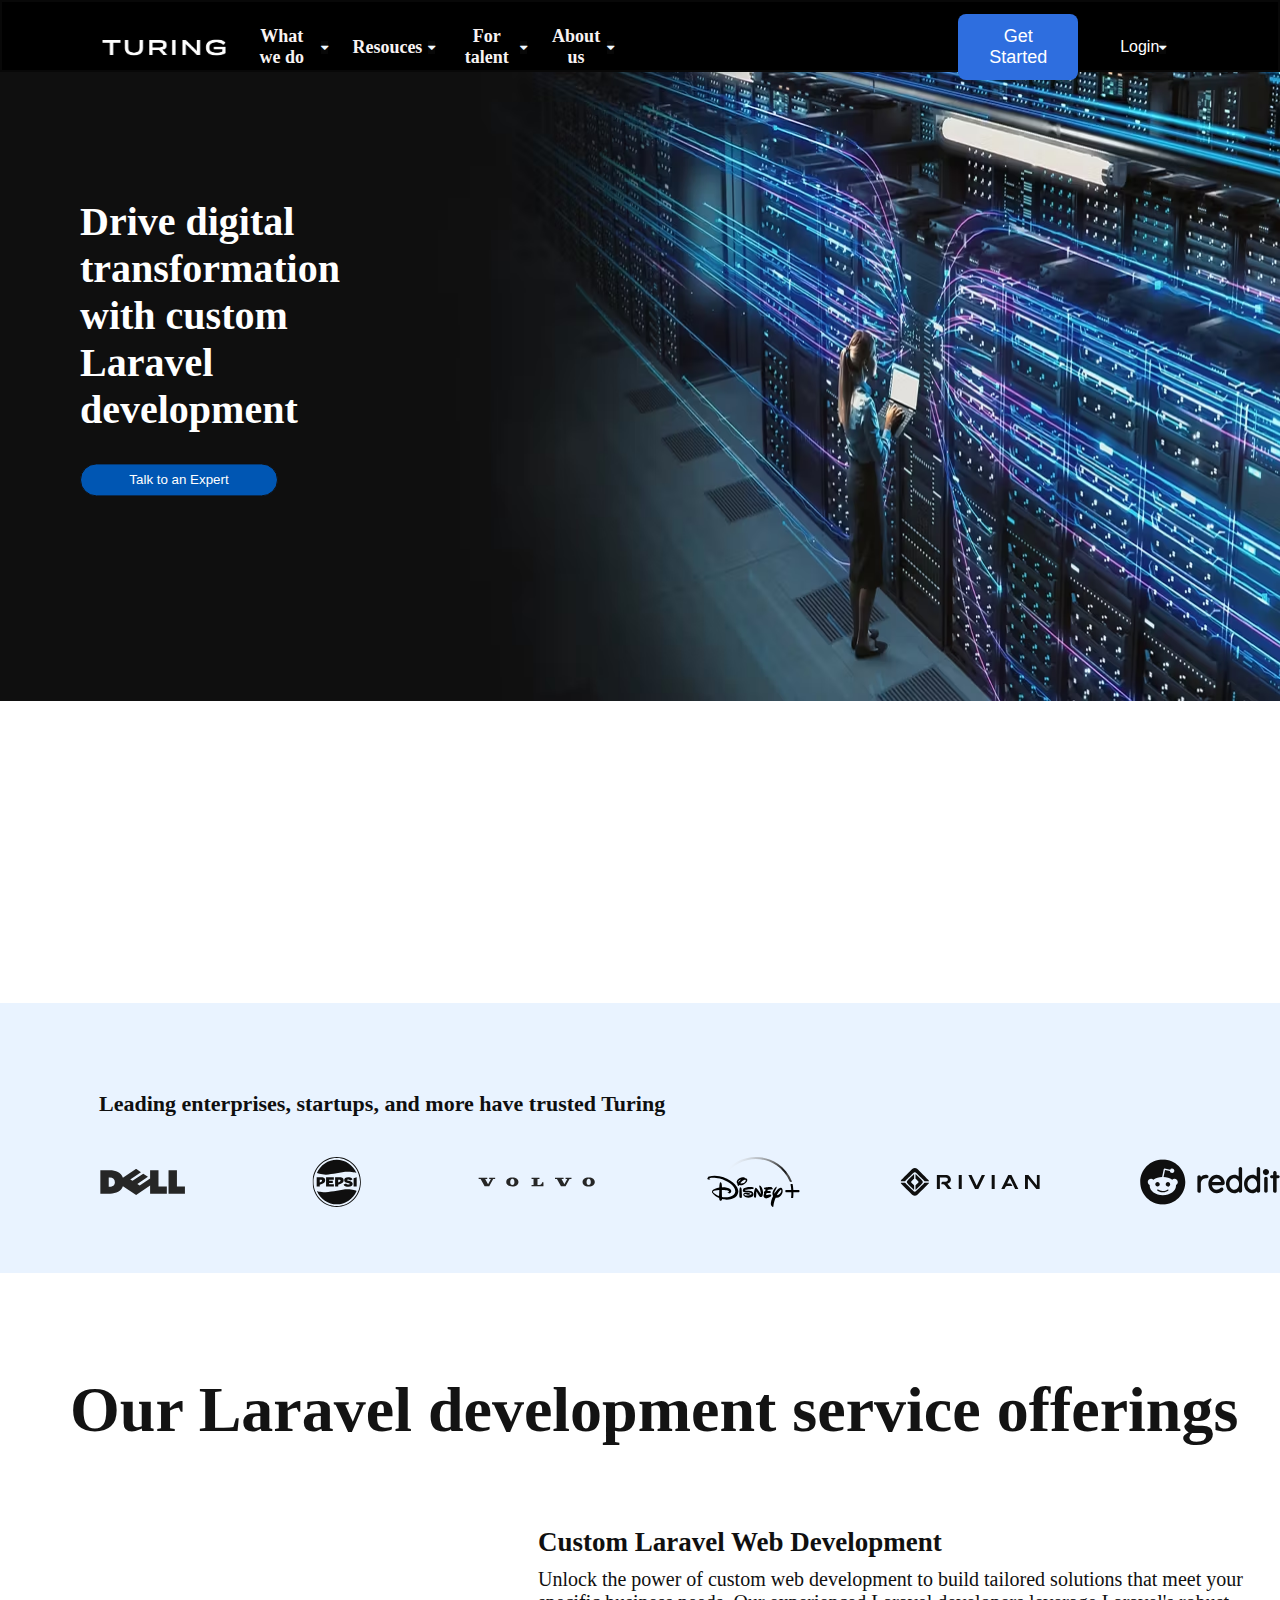
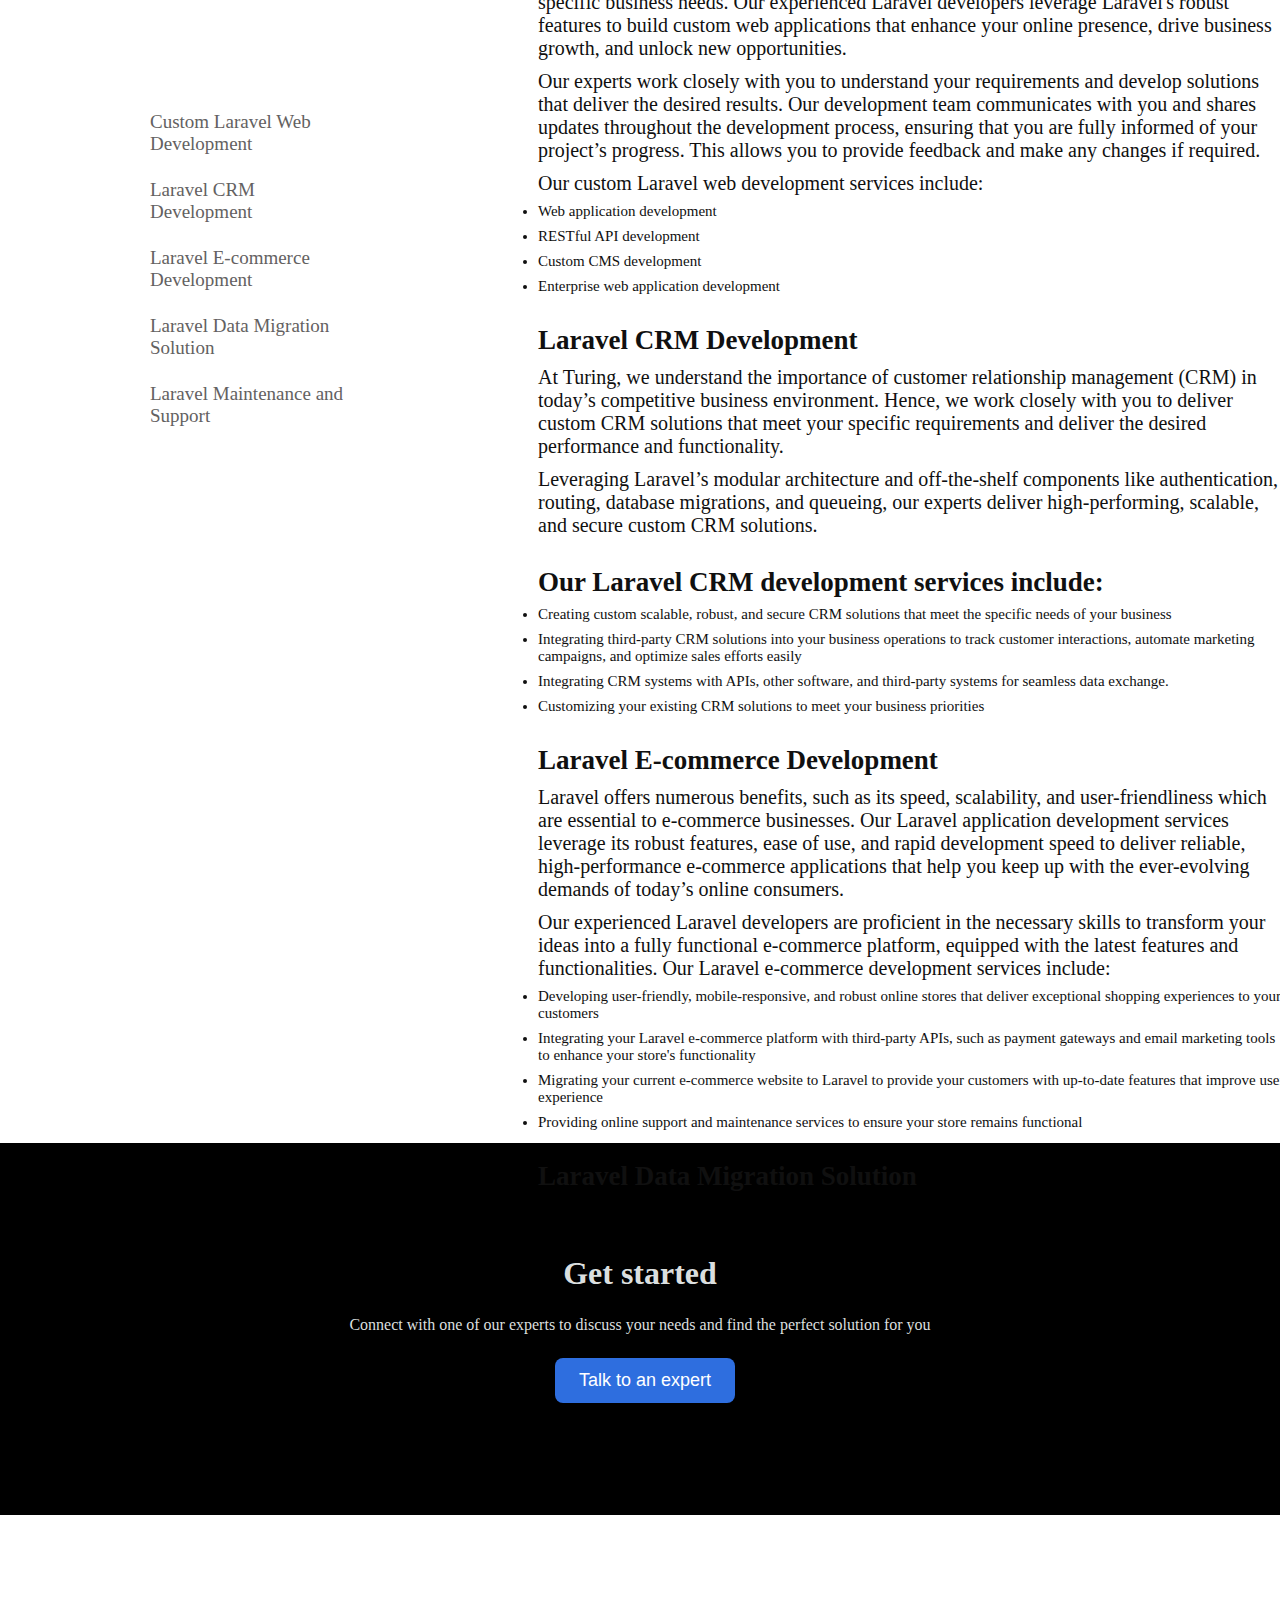
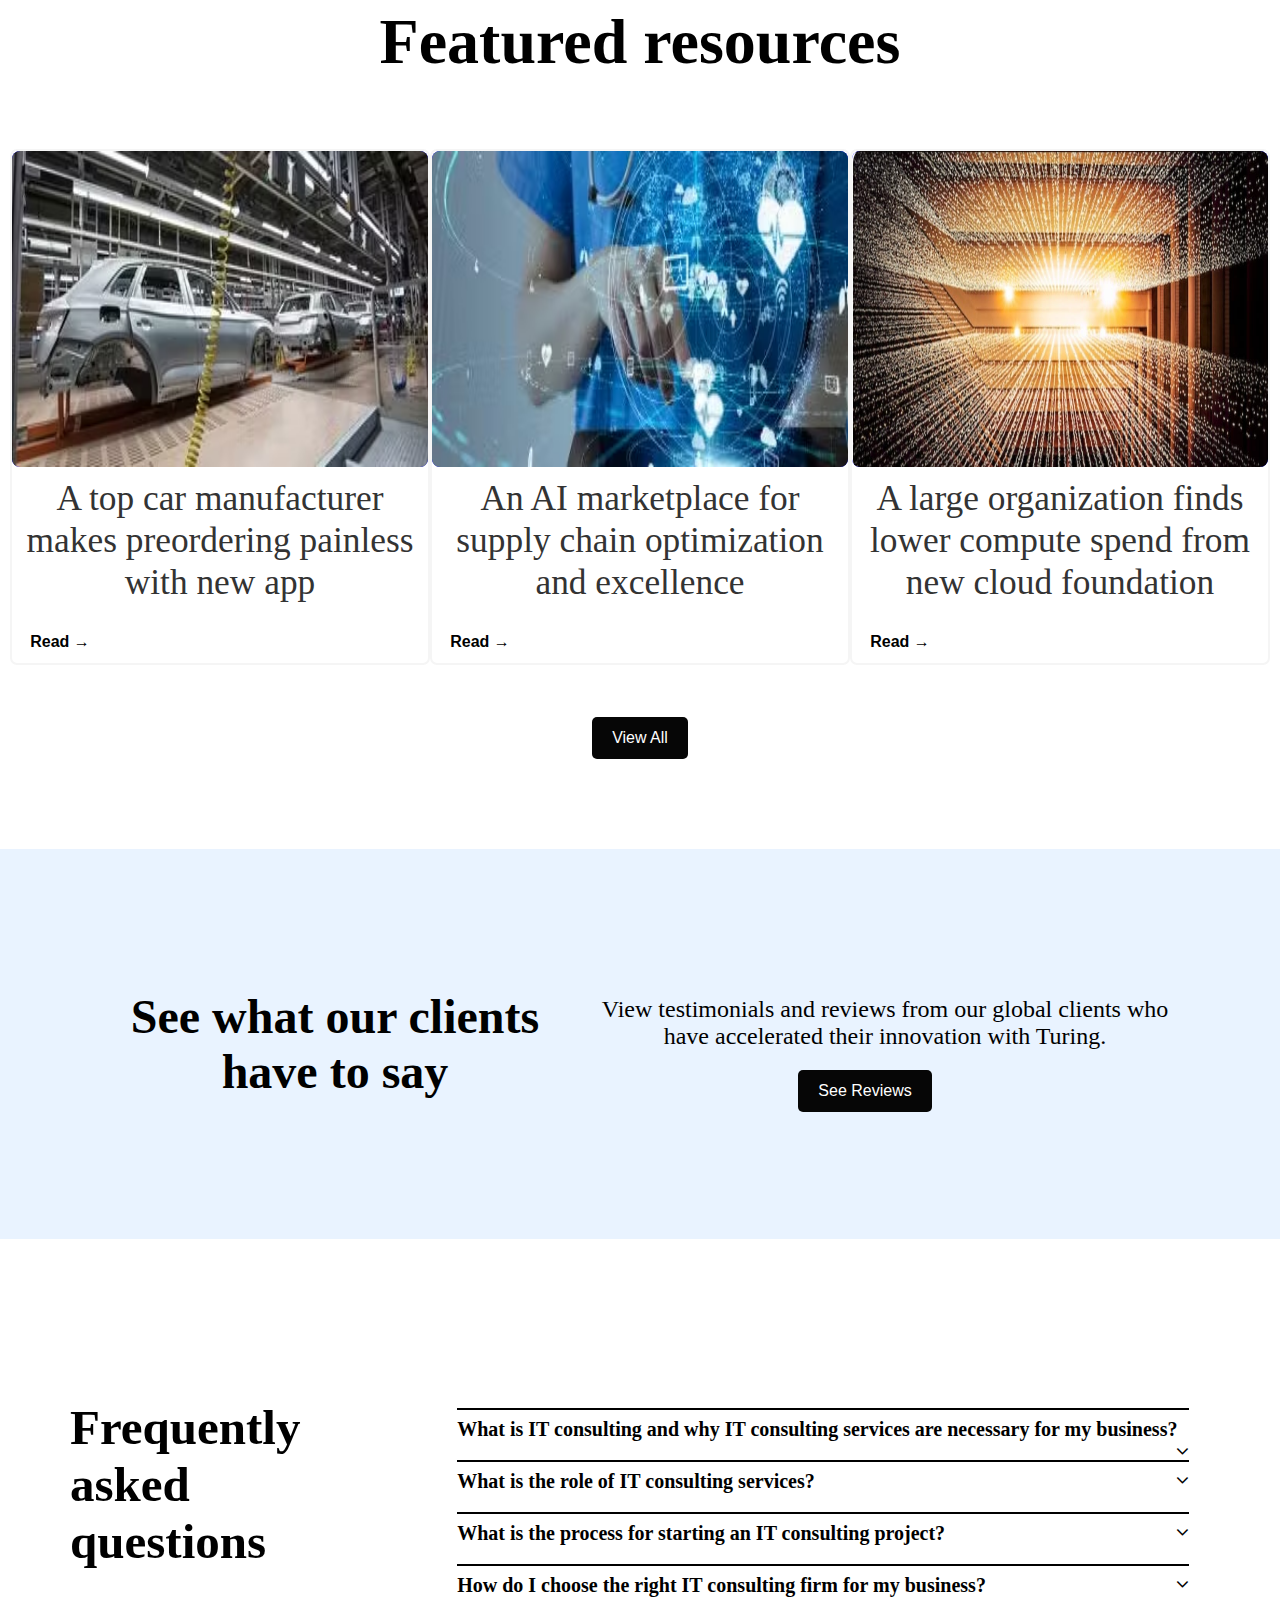
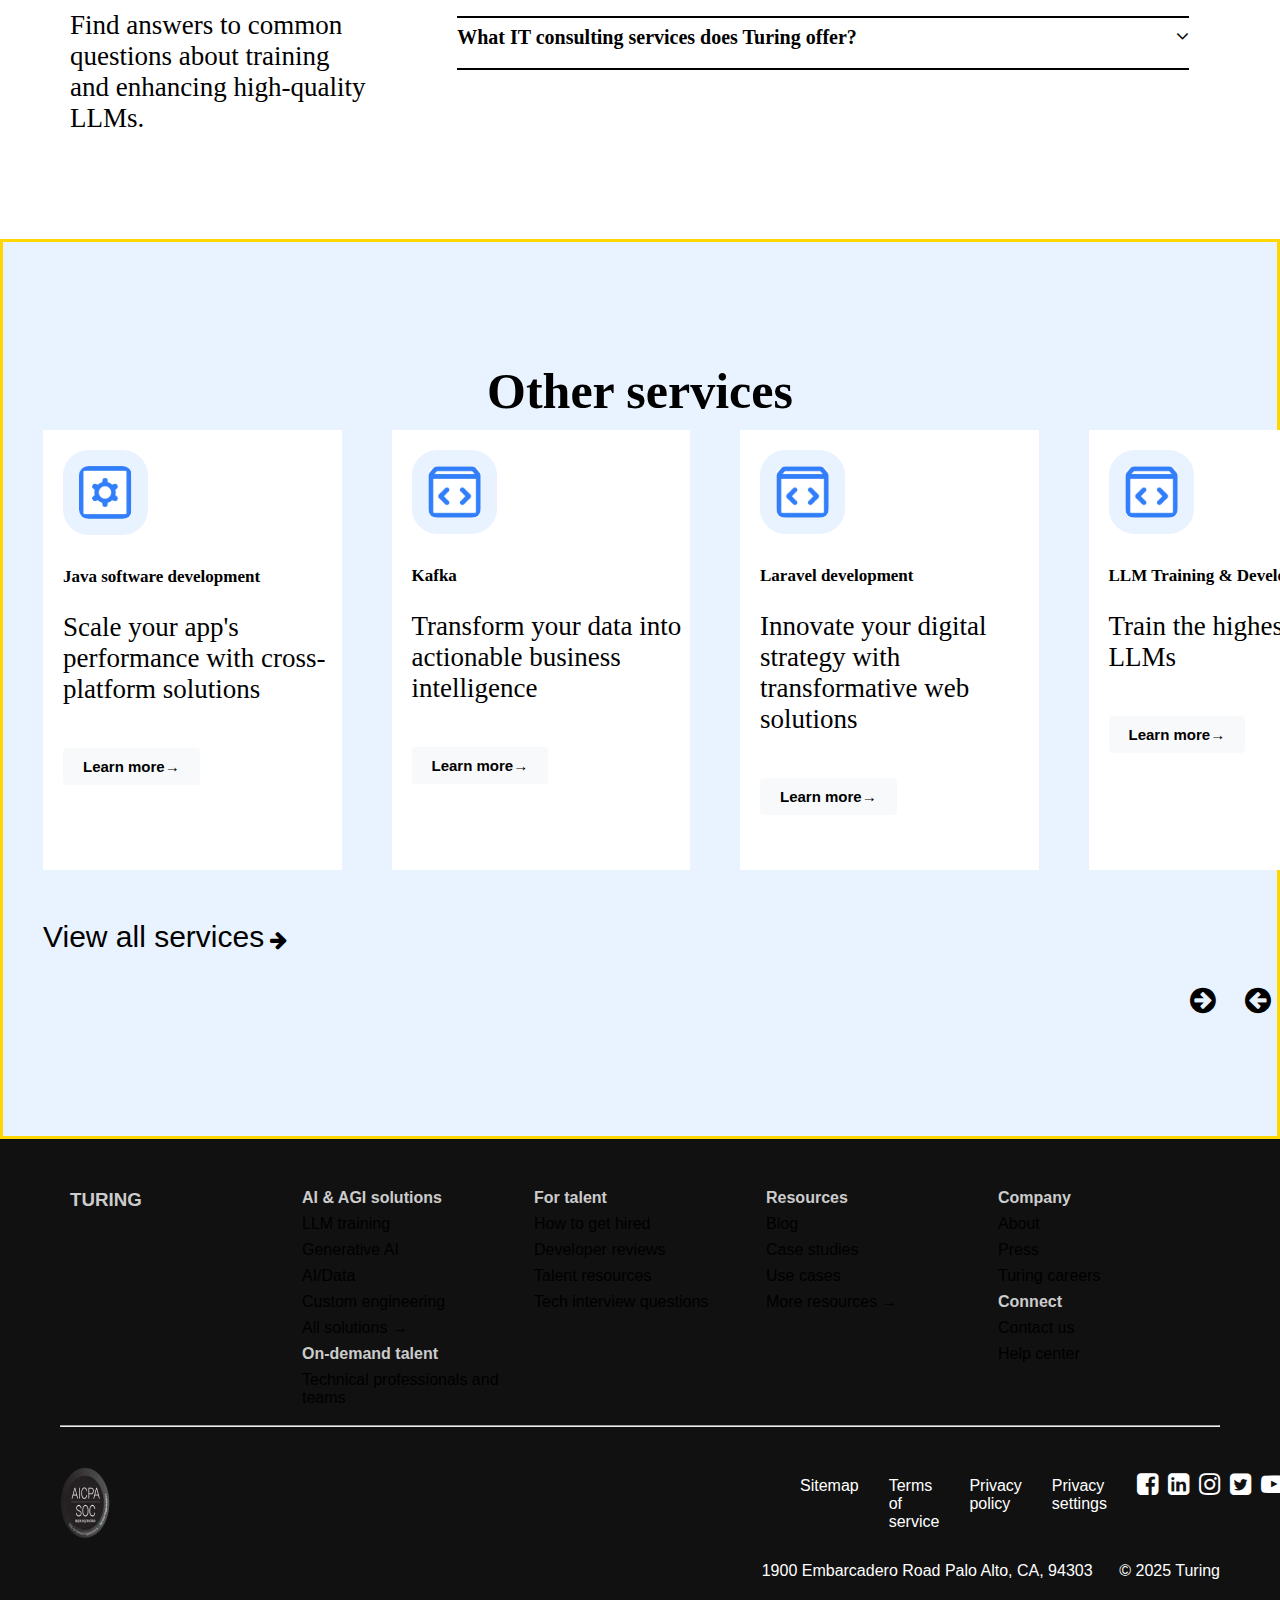
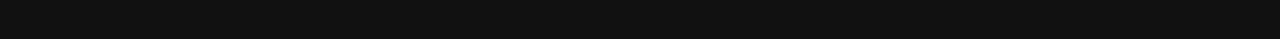
==== INDEX.HTML @ 27994e37 "first commit" ====
<!DOCTYPE html>
<html lang="en">

<head>
    <meta charset="UTF-8">
    <meta name="viewport" content="width=device-width, initial-scale=1.0">
    <link rel="stylesheet" href="style.css">

    <link rel="stylesheet" href="https://cdnjs.cloudflare.com/ajax/libs/font-awesome/4.7.0/css/font-awesome.min.css">

    <title>Strategic IT Consulting Services & Solutions |Turing</title>
</head>

<body>

    <nav>

        <div class="headerelements">

            <img src="./IMAGES/logo.jpg" alt="logo">
            <ul>
                <li><a href="What we do">What we do</a></li>
                <i class="fa fa-caret-down" aria-hidden="true"></i>
                <li><a href="Resouces">Resouces</a></li>
                <i class="fa fa-caret-down" aria-hidden="true"></i>
                <li><a href="For talent">For talent</a></li>
                <i class="fa fa-caret-down" aria-hidden="true"></i>
                <li><a href="About us">About us</a></li>
                <i class="fa fa-caret-down" aria-hidden="true"></i>
                <button class="btnheader">Get Started</button>
                <button class="custom-button">Login</button><i class="fa fa-caret-down" aria-hidden="true"></i>
            </ul>
        </div>
    </nav>


    <section>
        <div class="content">
            


            <img src="./IMAGES/bgimage.jpg" alt="">
            <div class="text-overlay">Drive digital transformation with custom Laravel development <button class="imgbtn">Talk to an Expert</button></div>
            

        </div>

    </section>
    <section class="firstcontent">
        <h4>Leading enterprises, startups, and more have trusted Turing</h4>
        <div class="image-container">
            <img src="./IMAGES/DELL.svg" alt="Image 1">
            <img src="./IMAGES/pepsi.svg" alt="Image 2">
            <img src="./IMAGES/volvo.svg" alt="Image 3">
            <img src="./IMAGES/disney.svg" alt="Image 4">
            <img src="./IMAGES/rivan.svg" alt="Image 5">
            <img src="./IMAGES/redit.svg" alt="Image 6">
        </div>
    </section>
    <section class="secondcontent">
        <h1>Our Laravel development service offerings
        </h1>
        <div class="containersecondcontent">
            <div class="box11"><ul>
                <li>Custom Laravel Web Development</li>
                <li>
                    Laravel CRM Development
                </li>
                <li>Laravel E-commerce Development</li>
                <li>Laravel Data Migration Solution</li>
                <li>Laravel Maintenance and Support</li>
            </ul></div>
            <div class="box22">
                <h1>Custom Laravel Web Development</h1>
                <p>Unlock the power of custom web development to build tailored solutions that meet your specific business needs. Our experienced Laravel developers leverage Laravel's robust features to build custom web applications that enhance your online presence, drive business growth, and unlock new opportunities.</p>
                <p>Our experts work closely with you to understand your requirements and develop solutions that deliver the desired results. Our development team communicates with you and shares updates throughout the development process, ensuring that you are fully informed of your project’s progress. This allows you to provide feedback and make any changes if required.</p>
                <p>Our custom Laravel web development services include:</p>
                <ul style="list-style-type: disc;">
                    <li>Web application development</li>
                    <li>RESTful API development</li>
                    <li>Custom CMS development</li>
                    <li>Enterprise web application development</li>
                    
                </ul>
                <h1>Laravel CRM Development</h1>
                <p>At Turing, we understand the importance of customer relationship management (CRM) in today’s competitive business environment. Hence, we work closely with you to deliver custom CRM solutions that meet your specific requirements and deliver the desired performance and functionality.</p>
                <p>Leveraging Laravel’s modular architecture and off-the-shelf components like authentication, routing, database migrations, and queueing, our experts deliver high-performing, scalable, and secure custom CRM solutions.
                </p>
                <h1>Our Laravel CRM development services include:</h1>
              <ul style="list-style-type: disc";>
                <li>Creating custom scalable, robust, and secure CRM solutions that meet the specific needs of your business</li>
                <li>Integrating third-party CRM solutions into your business operations to track customer interactions, automate marketing campaigns, and optimize sales efforts easily</li>
                <li>Integrating CRM systems with APIs, other software, and third-party systems for seamless data exchange.</li>
                <li>Customizing your existing CRM solutions to meet your business priorities</li>
              </ul>
              <h1>Laravel E-commerce Development</h1>
              <p>Laravel offers numerous benefits, such as its speed, scalability, and user-friendliness which are essential to e-commerce businesses. Our Laravel application development services leverage its robust features, ease of use, and rapid development speed to deliver reliable, high-performance e-commerce applications that help you keep up with the ever-evolving demands of today’s online consumers.

              </p>
              <p>Our experienced Laravel developers are proficient in the necessary skills to transform your ideas into a fully functional e-commerce platform, equipped with the latest features and functionalities. Our Laravel e-commerce development services include:</p>
              <ul style="list-style-type: disc";>
                <li>Developing user-friendly, mobile-responsive, and robust online stores that deliver exceptional shopping experiences to your customers</li>
                <li>Integrating your Laravel e-commerce platform with third-party APIs, such as payment gateways and email marketing tools to enhance your store's functionality</li>
                <li>Migrating your current e-commerce website to Laravel to provide your customers with up-to-date features that improve user experience</li>
                <li>Providing online support and maintenance services to ensure your store remains functional
                </li>
              </ul>
              <h1>Laravel Data Migration Solution</h1>
              <p>Migrating your data to the Laravel platform can be a tedious and complex process, but our team of Laravel experts is here to help. We offer comprehensive Laravel data migration solutions tailored to meet your business requirements. Our team ensures seamless data migration to Laraval with minimal disruption to your day-to-day operations.</p>
              <p>Our Laravel data migration services include:</p>
              <ul style="list-style-type: disc";>
                <li>Thoroughly analyzing your current application to identify potential challenges and their solutions in migrating your data to Laravel</li>
                <li>Mapping the data tables in your existing database to the corresponding tables in Laravel</li>
                <li>Preparing the data for the migration process. We check the data quality, verify data integrity, and remove any redundant data to prevent any data integrity issues during Laravel migration</li>
                <li>Migrating data to the Laravel application while ensuring limited interruption in your business operations</li>
                <li>Providing ongoing support to ensure a smooth transition and continuous operation after data migration</li>
              </ul>
              <h1>Laravel Maintenance and Support</h1>
              <p>As a reliable Laravel development services provider, we understand the importance of keeping your Laravel applications up-to-date and running smoothly. That’s why we offer ongoing Laravel support and maintenance services to ensure your applications are up and running and delivering optimal performance.</p>
              <p>We identify and resolve any potential issues before they could affect your business operations. Our dedicated Laravel support team monitors the database, server, and other critical parts of the application to ensure it works smoothly always.</p>
              <p>Our Laravel support and maintenance services include:</p>
              <ul style="list-style-type: disc";>
                <li>Identifying bugs and fixing them promptly, and testing the application to ensure the issues are fully resolved</li>
                <li>Optimizing the application performance for speed, functionality, efficiency, and responsive</li>
                <li>Perform regular backups and restoration to ensure your Laravel application data is secure at all times</li>
                <li>Providing regular security updates and patches to ensure that your applications are safe from security threats</li>
               
              </ul>
            </div>
        </div>

        </div>

    </section>
    <div class="getstarted">
        <h1>Get started</h1>
        <p>Connect with one of our experts to discuss your needs and find the perfect solution for you</p>
        <button class="btnheader" id="getstarted">Talk to an expert</button>
    </div>
    <div class="featuredresources">
        <h1>Featured resources</h1>
        <div class="containerfeaturedresources">
            <div class="image-box">
                <img src="./IMAGES/feature1.jpg" alt="Image 1">
                <p>A top car manufacturer makes preordering painless with new app</p>
                <button class="btn1" id="idbtn1">Read →</button>


            </div>
            <div class="image-box">
                <img src="./IMAGES/feature2.jpg" alt="Image 2">
                <p>An AI marketplace for supply chain optimization and excellence</p>
                <button class="btn1" id="idbtn2">Read →</button>

               


            </div>
            <div class="image-box">
                <img src="./IMAGES/feature3.jpg" alt="Image 3">
            
                <p>A large organization finds lower compute spend from new cloud foundation</p>
                <button class="btn1" id="idbtn3">Read →</button>


            </div>
            
        </div>
        <div class="viewcontainer">
            <button class="view-all-btn">View All</button>
        </div>
        <div class="reviewcontainer">
            <div class="heading">
            <h1>See what our clients have to say</h1>
        </div>
            <div class="reviewpara">
                <p>View testimonials and reviews from our global clients who have accelerated their innovation with Turing.</p>
                <div class="viewcontainer">
                    <button class="view-all-btn">See Reviews</button>
                </div>
            </div>
        </div>
        
       
       
        

    </div>
    <div class="containerwithside">
        <div class="box1">
            <h2>Frequently asked questions</h2>
            <p>Find answers to common questions about training and enhancing high-quality LLMs.</p>
            
        </div>
        
        <div class="box2">
            <div class="line">
                <h5>What is IT consulting and why IT consulting services are necessary for my business?   <i class="fa fa-angle-down" aria-hidden="true"></i></h5>
                
                   
                
            </div>
            <div class="line">
                <h5>What is the role of IT consulting services? <i class="fa fa-angle-down" aria-hidden="true"></i></h5>
                
            </div>
            <div class="line">
                <h5>What is the process for starting an IT consulting project? <i class="fa fa-angle-down" aria-hidden="true"></i></h5>
            </div>
            <div class="line">
                <h5>How do I choose the right IT consulting firm for my business? <i class="fa fa-angle-down" aria-hidden="true"></i></h5>

            </div>
            <div class="line">
                <h5>What IT consulting services does Turing offer? <i class="fa fa-angle-down" aria-hidden="true"></i></h5>
            </div>
            <div class="line"></div>
           
        </div>
    </div>
    </div>
    <div class="Otherservices">
        <h2>Other services</h2>
        <div class="containerservices">

            <div class="box">
                <img src="./IMAGES/ser2.jpg">
                <h2>Java software development</h2>
                <p>Scale your app's performance with cross-platform solutions</p>
                <button class="btnservice">Learn more→</button>
                
             
            </div>
            <div class="box">
                <img src="./IMAGES/ser1.jpg">
              <h2>Kafka</h2>
              <p>Transform your data into actionable business intelligence</p>
              <button class="btnservice">Learn more→</button>
           
            </div>
            <div class="box">
                <img src="./IMAGES/ser1.jpg">
              <h2>Laravel development</h2>
              <p>Innovate your digital strategy with transformative web solutions</p>
              <button class="btnservice">Learn more→</button>
             
            </div>
            <div class="box">
                <img src="./IMAGES/ser1.jpg">
              <h2>LLM Training & Development</h2>
              <p>Train the highest-quality LLMs</p>
              <button class="btnservice">Learn more→</button>
            </div>
          </div>
          <div class="viewallservicesall">
            <span><button class="viewallservicesallbtn">View all services</button></span><i class="fa fa-arrow-right" aria-hidden="true"></i><span>

            </span>
            

          </div>
          <div class="arrows">
            <i class="fa fa-arrow-circle-right fa-fw" aria-hidden="true"></i>&nbsp;&nbsp;&nbsp; 
            <i class="fa fa-arrow-circle-left fa-fw" aria-hidden="true"></i>
        </div>
        
    </div>
    

    <footer class="footer">
        <div class="footer-container">
            <div class="footer-column">
                <h3>TURING</h3>
            </div>
            <div class="footer-column">
                <h4>AI & AGI solutions</h4>
                <ul>
                    <li>LLM training</li>
                    <li>Generative AI</li>
                    <li>AI/Data</li>
                    <li>Custom engineering</li>
                    <li>All solutions →</li>
                </ul>
                <h4>On-demand talent</h4>
                <ul>
                    <li>Technical professionals and teams</li>
                </ul>
            </div>
            <div class="footer-column">
                <h4>For talent</h4>
                <ul>
                    <li>How to get hired</li>
                    <li>Developer reviews</li>
                    <li>Talent resources</li>
                    <li>Tech interview questions</li>
                </ul>
            </div>
            <div class="footer-column">
                <h4>Resources</h4>
                <ul>
                    <li>Blog</li>
                    <li>Case studies</li>
                    <li>Use cases</li>
                    <li>More resources →</li>
                </ul>
            </div>
            <div class="footer-column">
                <h4>Company</h4>
                <ul>
                    <li>About</li>
                    <li>Press</li>
                    <li>Turing careers</li>
                </ul>
                <h4>Connect</h4>
                <ul>
                    <li>Contact us</li>
                    <li>Help center</li>
                </ul>
            </div>
        </div>
        <hr>
        <div class="lastfooter">
            <img src="./IMAGES/footerlogo.jpg" alt="footerlogo">
            <ul>
                <li>Sitemap</li>
                <li>Terms of service</li>
                <li>Privacy policy</li>
                <li>Privacy settings</li>
            </ul>
           <div class="iconstyle">

           <a href="#"><i class="fa fa-facebook-square" aria-hidden="true"></i></a>
           <a href="#"><i class="fa fa-linkedin-square" aria-hidden="true"></i></a>
           <a href="#"><i class="fa fa-instagram" aria-hidden="true"></i></a>
           <a href="#"><i class="fa fa-twitter-square" aria-hidden="true"></i></a>
           <a href="#"><i class="fa fa-youtube-play" aria-hidden="true"></i></a>
        </div>
        
        </div>
        <div class="lastpara">
            <p></p>1900 Embarcadero Road Palo Alto, CA, 94303
            <p1>&nbsp;&nbsp;&nbsp;&nbsp;&nbsp;© 2025 Turing</p1>
            
        </div>
    </footer>










</body>

</html>
---- style.css ----
*{
    margin: 0;
    padding: 0;
    box-sizing: border-box;
    
}
body {
    background-color: #ffffff;
    padding: 0;
    margin: 0;
    overflow-x: hidden
    
    
}
.text-overlay {
   
    
    left: 10%;
    transform: translate(0%,-170%);
    color: white;
    font-size: 40px;
    font-weight: bold;
    /* text-align: center; */
    width: 220px;
    margin-left: 80px;
   
    /* padding: 10px 20px; */
    border-radius: 5px;
}

nav{
    width: 100vw;
   
    background: #000;
    border:2px solid rgb(59, 211, 59);
    height:72px;
    border: 2px solid rgb(8, 8, 8);
   padding: 12px 56px;
   position: absolute;
   font-size: medium;
  
   align-items: center;
   text-align: center;
   /* z-index: -1; */
  
}
    
.headerelements{
    display: flex;
    color: aliceblue;
    list-style: none;
    align-items: center;
    gap: 24px;
    font-size: medium;
    text-align: center;
    align-items: center;
    margin-left: 44px;   
}
.headerelements img{
    height:25px;
    width: 124px;
    position: absolute;
   
   
    
}
.headerelements ul{
    list-style: none;
   
    display: flex;
    gap: 1.5rem;
    padding-left: 3.5rem;
    padding-right: 3.5rem;
    justify-content: center;
    text-align: center;
    align-items: center;
    margin-left: 90px;
    
}
.headerelements li a{
   color: rgb(248, 243, 243);
    display: flex;
    list-style: none;
    gap: 1.5rem;
    margin-right: 1.5rem;
    font-size:large;
    cursor: pointer;
    text-decoration: none;
    font-weight: bold;
}

    

.btnheader {
    background-color: rgb(46 110 223 );
    color: white;
    padding: 12px 24px;
    font-size: 18px;
    border: none;
    border-radius: 8px;
    cursor: pointer;
    transition: 0.3s;
    margin-left:320px
}
.btnheader:hover {
    background-color: #0056b3;
}
.custom-button {
    display: flex;
    align-items: center;
    justify-content: center;
    font-weight: 500;
    padding: 0.5rem; 
    color: white; 
    border-radius: 0.5rem; 
    width: 100%; 
    background:black;
    border: 1px solid rgb(16, 15, 15); 
    transition: all 0.3s ease-in-out; 
   
}
.imgbtn{
    display: flex;
    align-items: center;
    justify-content: center;
    font-weight: 500;
    padding: 0.5rem; 
    color: white; 
    border-radius: 0.5rem; 
    width: 90%; 
    background-color: #0056b3;
    border: 1px solid rgb(16, 15, 15); 
    transition: all 0.3s ease-in-out; 
    text-align: center;
    margin-top: 30px;
    border-radius: 20px;
}
.imgbtn:hover{
    background-color: #0574ea; ;
}

@media (min-width: 1024px) { 
    .custom-button {
        padding: 0.5rem 1rem; 
        font-size: 14px; 
        width: auto; 
        border: none; 
    }
}

@media (min-width: 1280px) { 
    .custom-button {
        font-size: 16px; 
        width: 86px;
    }
}

.custom-button:hover {
    border: 1px solid white; 
    color: white; 
    background-color: transparent; 
}
.headerelements i{
    background-color: #080808;
    margin-left: -42px;
    font-size: small;
}
.content img{
    
    width: 100vw;
    height: 631px;
    margin-top: 70px;
    right: 0;
   /* position: static; */
    
}
.firstcontent{
    width: 100vw;
    height: 270px;
    background-color: rgb(233 243 255);
    
    
}

/* ----------------------------------------- */

.firstcontent h4{
    font-size: 22px;
    font-weight: 700; /* Equivalent to font-medium */
    /* margin-bottom: 12px; */
    color: #f8f9fa; /* Assuming text-gray-0 is a very light gray/white */
    text-align: start; /* Default alignment */
     color:  rgb(15 15 15); 
     margin-left: 99px;
     padding-top: 88px;
     
}
.image-container {
    display: flex;
   
    align-items: center;
    margin-left: 80px;
    gap: 100px;
    margin-top: 40px;
     /* Adds spacing between images */
}

.image-container img {
    width: 140px;
    height: 50px;
    
    /* gap: 140px; */
    margin-bottom: 40px;
}
.secondcontent{
    margin-top: 100px;
    margin-left: 70px;
    font-size: xx-large;
    color: #131313;
    margin-bottom: 70px;
    height: 1300px;
    
}
.containersecondcontent {
    width: 100vw;  /* Full width */
    height: 1300px; /* Fixed height */
    display: flex; /* Flexbox for layout */
    margin-top: 50px;
}
.text {
    position: relative;
    font-size: 2rem;
    font-weight: bold;
}
.line h5{
    margin-top: 10px;
    font-size: 20px;
    justify-content: space-between;
}
/* .line .i i{
    display: flex;
    color: blue;
    justify-content: space-between;
 
} */

/* First Box (35%) */
.box11 {
    width: 35%;
    height: 100%;
    
    display: flex;
    /* justify-content: center;
    align-items: center; */
    text-align: left;
    position: relative;
 
    /* margin-top: 30px; */
}
.box11 ul{
    margin-left: 80px;
    margin-top: 190px;
    font-size: 19px;
    color: #333;
}
.box11 li{
    /* border: 2px solid greenyellow; */
    width: 200px;
    margin-top: 24px;
    color: rgb(99, 97, 97);
}
.box11 li:hover{
    background-color:  rgb(233 243 255);
    color:#333;
}

/* Second Box (65%) */
.box22 {
    width: 60%;
    height: 100%;
    color: #101010;
    font-size: 10px;
    
    overflow-y: scroll;
    padding-left: 20px;
   
   
}
.box22 h1{
    margin-top: 30px;
    font-size: 27px;
}
.box22 p{
    margin-top: 10px;
    font-size:20px ;
}
.box22 ul{
    font-size: 15px;
    list-style-type: square;
    color: #101010;

}

.getstarted {
    text-align: center; 
    display: flex; 
    flex-direction: column; 
    align-items: center; 
    gap: 24px; 
    padding: 64px 20px; 
    
   
    color: rgb(219, 223, 223);
border-color: rgb(10, 10, 10);
background-color: black;
    
    @media (min-width: 768px) {
        padding: 112px 64px; 
    }
}
#getstarted{
    margin-left: 10px;
}
.featuredresources{
    text-align: center;
    font-size: xx-large;
    margin-top: 90px;
   
}
.containerfeaturedresources {
    margin-top: 60px;
    display: flex; 
    justify-content: space-evenly; 
     
    padding: 10px;
    text-align: center; 
    background-color: rgb(255, 255, 255);
    height: 558px;
   
    
    
    
   
}



.image-box {
    display: flex;
    flex-direction: column; 
    align-items: center;
    width: 420px; 
    height: 516px;
    background-color: #ffffff;
    border-radius: 7px;
  box-shadow :0.2s ease-in-out;
  border: 2px solid whitesmoke;


    
}
.image-box:hover,.image-box:active {
   
    box-shadow: 0 12px 20px rgba(0, 0, 0, 0.4);
}


.image-box img {
    width: 100%; 
    height: 100%; 
    border-radius: 8px; 
    background-color: blue;
}

.image-box p {
    margin-top: 10px; 
    font-size: 26px;
    color: #333; 
    font-size: 2.21rem;
    font-weight: 500;
    
}

.containerfeaturedresources h3{
    
     margin-top: 30px;
     float: left;
     margin-right: 330px;

     display: inline;
     width: 50px;
     font-size: 24px;
    
}
.btn1{
    border: hidden;
    color: #000;
    font-size: medium;
    margin-top: 30px;
    margin-bottom: 12px;
    margin-right: 320px;
    font-weight: 600;
    background-color: #ffffff;
    cursor: pointer;
    border-radius: 5px;
}
.btn1:hover, .btn1:active {
    transform: scale(1.1);
}
.viewcontainer {
    display: flex;
    justify-content: center; 
    align-items: center; 
    margin-top: 20px; 
}


.view-all-btn {
    background-color: #060606;
    color: white;
    border: none;
    padding: 12px 20px;
    font-size: 16px;
    cursor: pointer;
    border-radius: 5px;
    transition: transform 0.2s ease-in-out, box-shadow 0.2s ease-in-out;
    margin-bottom: 30px;
}


.view-all-btn:hover {
    transform: scale(1.05);
    box-shadow: 0 6px 10px rgba(0, 0, 0, 0.2); 
}
.reviewcontainer{
    width: 100vw;
    height: 390px;
    background-color:rgb(233 243 255);
    margin-top: 60px;
    display: flex;
    text-align: center;
    justify-content: center;
    align-items: center;
}
.reviewcontainer .heading{
    margin-left: 0px;
    font-size: x-large;
    font-weight: 100;
    width: 450px;
    float: left;
}
.reviewcontainer p{
    width: 570px;
    margin-left: 40px;
    margin-top: 50px;
    font-size: x-large;

}
.footer {
    background-color: #111;
    padding: 40px 60px;
    font-family: Arial, sans-serif;
    height: 500px;
}

.footer-container {
    display: flex;
    justify-content: space-between;
    flex-wrap: wrap;
   
}

.footer-column {
    flex: 1;
    min-width: 200px;
    margin: 10px;
}

h3, h4 {
    color: #ccc;
}

ul {
    list-style: none;
    padding: 0;
}

ul li {
    margin: 8px 0;
   
    cursor: pointer;
}

/* ul li:hover {
    color: #fff;
} */
.lastfooter{
    display: flex;
    color: #fff;
   
    
}
.lastfooter ul{
    display: flex;
    margin-left: 690px;
    gap: 30px;
    
    
}
.lastfooter li{
    font-size: medium;
    color: #fff;
    margin-top: 50px;
    gap: 38px;
    
   
}
.lastfooter img{
    margin-top: 40px;
    width: 50px;
    height: auto;

}
.iconstyle {
    color: white;
    
    margin-top: 43px;
   display: flex;
   gap: 10px;
   height: 30px;
   margin-left: 30px;
   font-size: 25px;

   
}
.iconstyle a{
    color: white;
   
}
.lastpara{
    display: inline;
    color: #ffffff;
    margin-top: 23px;
    float: right;
    /* margin-right: 120px; */
    gap:40px;
    margin-bottom: 42px;
    
}
.lastpara p{
   margin-right: 120px;

}
.Otherservices{
    background-color: rgb(233 243 255);
    height: 900px;
    border: 3px solid gold;
}
.Otherservices h2{
    justify-content: center;
    text-align: center;
    align-items: center;
    margin-top: 120px;
    font-size: 50px;

}

.containerservices {
    display: flex;
    /* flex-wrap: wrap; */
    justify-content: space-evenly;
    /* padding: 20px; */
  }
  .box img{
    width: 85px;
    margin-left: 20px;
    margin-top: 20px;
  border: 16px solid  rgb(233 243 255);
  border-radius: 30%;
 
    
  }
  /* Box styling */
  .box {
    flex: 0 0 calc(25% - 20px);
    box-sizing: border-box;
   
    /* border-radius: 4px; */
    /* padding: 20px; */
    margin: 10px;
    margin-left: 40px;
    height: 440px;

   
    
    
    background-color: #ffffff;
  }
  .box:hover{
  
    box-shadow: 0 6px 10px rgba(0, 0, 0, 0.2); 
  }
  .box h2 {
    margin-top: 28px;
 font-size: 17px;
   text-align: left;
   margin-left: 20px;
    
  }
  .box p {
    font-size: 27px;
    margin-bottom: 20px;
   margin-left: 20px;
   margin-top: 25px;
  }
  .box button {
    padding: 10px 20px;
    font-size: 15px;
    margin-left: 20px;
    background-color: #f8f9fa;
    border: none;
    border-radius: 4px;
    cursor: pointer;
    font-weight: 600;
    margin-top: 23px;
  }
  .box button:hover {
    box-shadow: 0 6px 10px rgba(0, 0, 0, 0.2); 
  }
  .viewallservicesall{
    margin-top: 40px;
    text-align: left;
    border: none;
 
   
    margin-left: 40px;
  }
  .viewallservicesallbtn{
    font-size: 30px;
    border: none;
    background-color:   rgb(233 243 255);
    
  }
  .viewallservicesall i{
    margin-left: 6px;
    font-size: 20px;
    margin-bottom: 5px;
    border: none
  }
  .arrows{
    float: right;
    margin-top: 30px;
    cursor: pointer;
   
  }
  

  .arrows i{
    font-size:30px;
  
    
  }  
  /* Responsive styling */
  @media screen and (max-width: 768px) {
    .box {
      flex: 0 0 calc(50% - 20px);
    }
  }
  @media screen and (max-width: 480px) {
    .box {
      flex: 0 0 100%;
    }
  }
  .containerwithside {
    width: 100vw;
    height: 600px; 
    display: flex; 
    background-color: #fff;
    
}

.box1 {
    width: 40%;
    height: 100%;
    
   
}
.box1 h2{
   
    margin-top: 160px;
    font-size: 49px;
    margin-left: 70px;
    justify-content: space-between;
}
.box1 p{
    font-size: 27px;
    margin-top: 40px;
    margin-left: 70px;
}


.box2 {
    width: 100%;
    height: 600px; /* Adjust height as needed */
    
  
    display: flex;
    flex-direction: column;
    justify-content: center;
    align-items: center;
}


.line {
    width: 80%; /* Adjust width as needed */
    height: 2px; /* Thickness of line */
    background-color: black;
    margin: 25px 0; 
}
.line i{
    float: right;
    cursor: pointer;
}
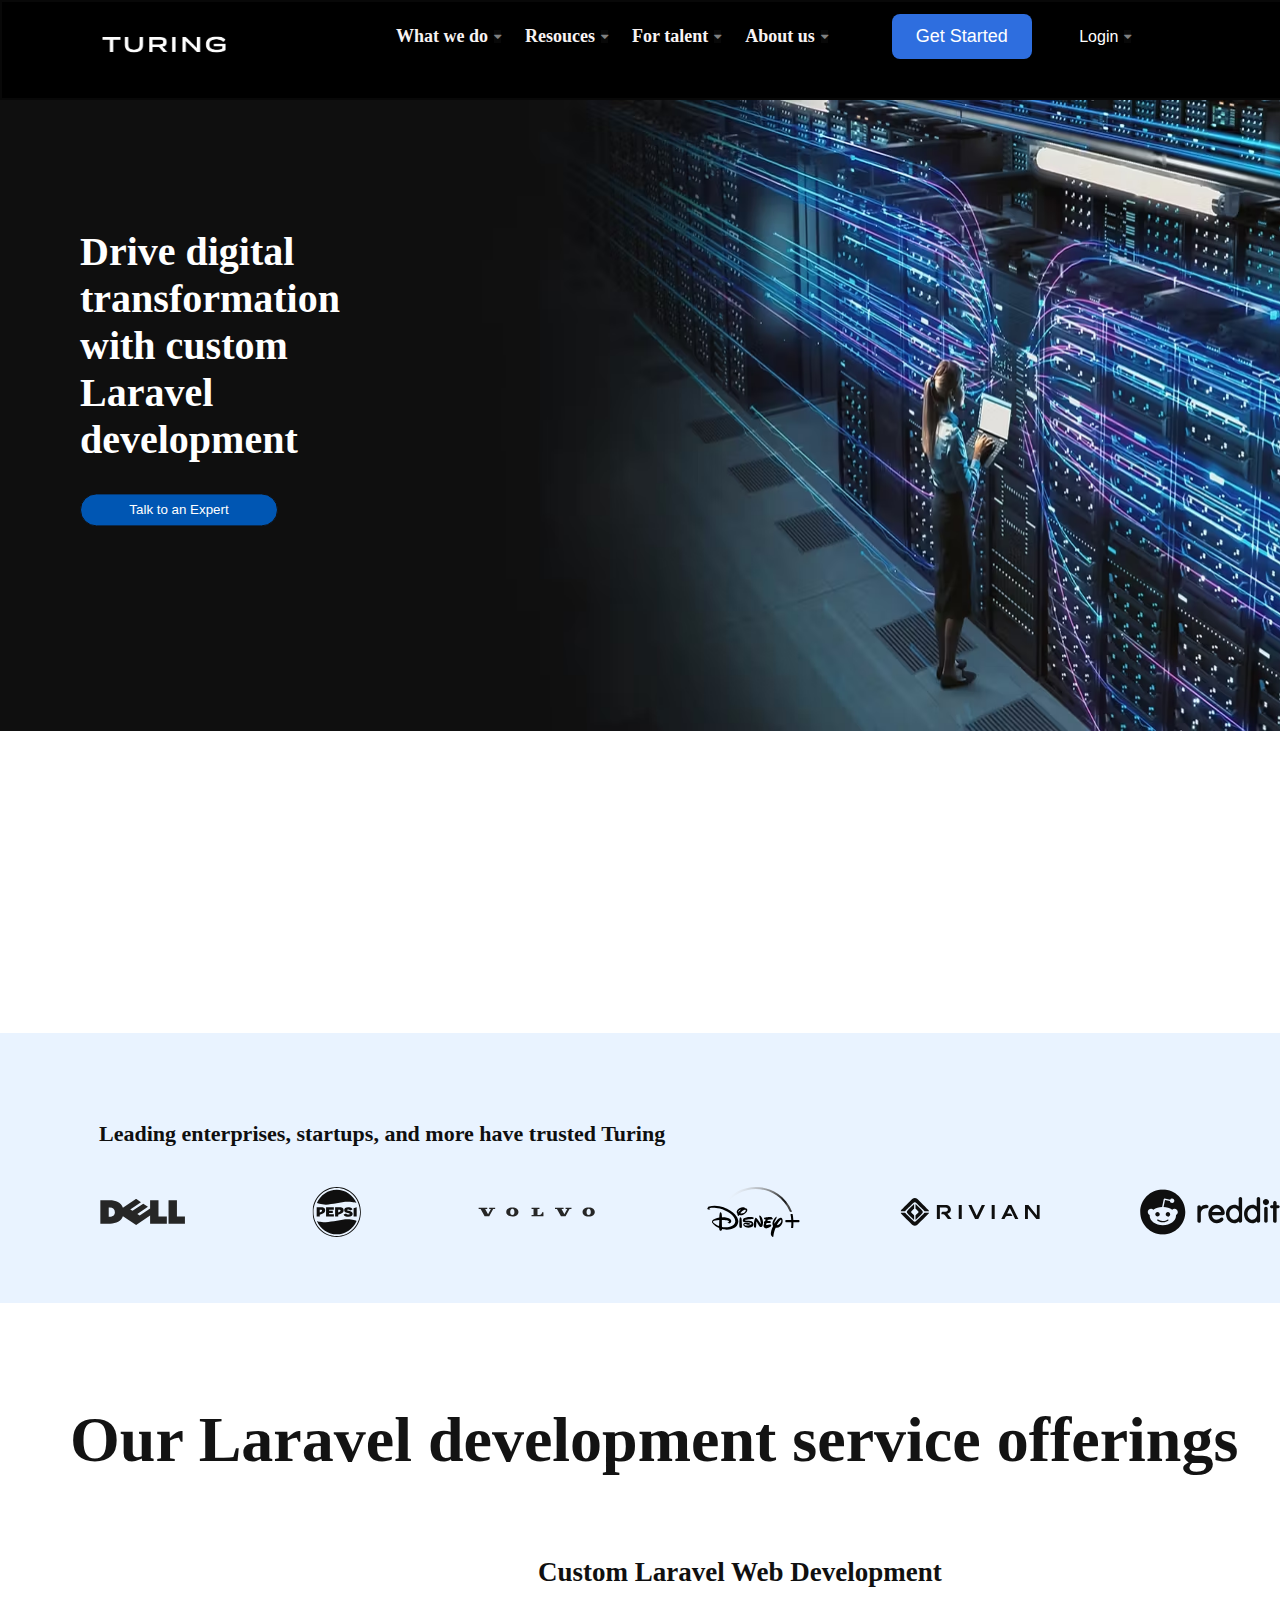
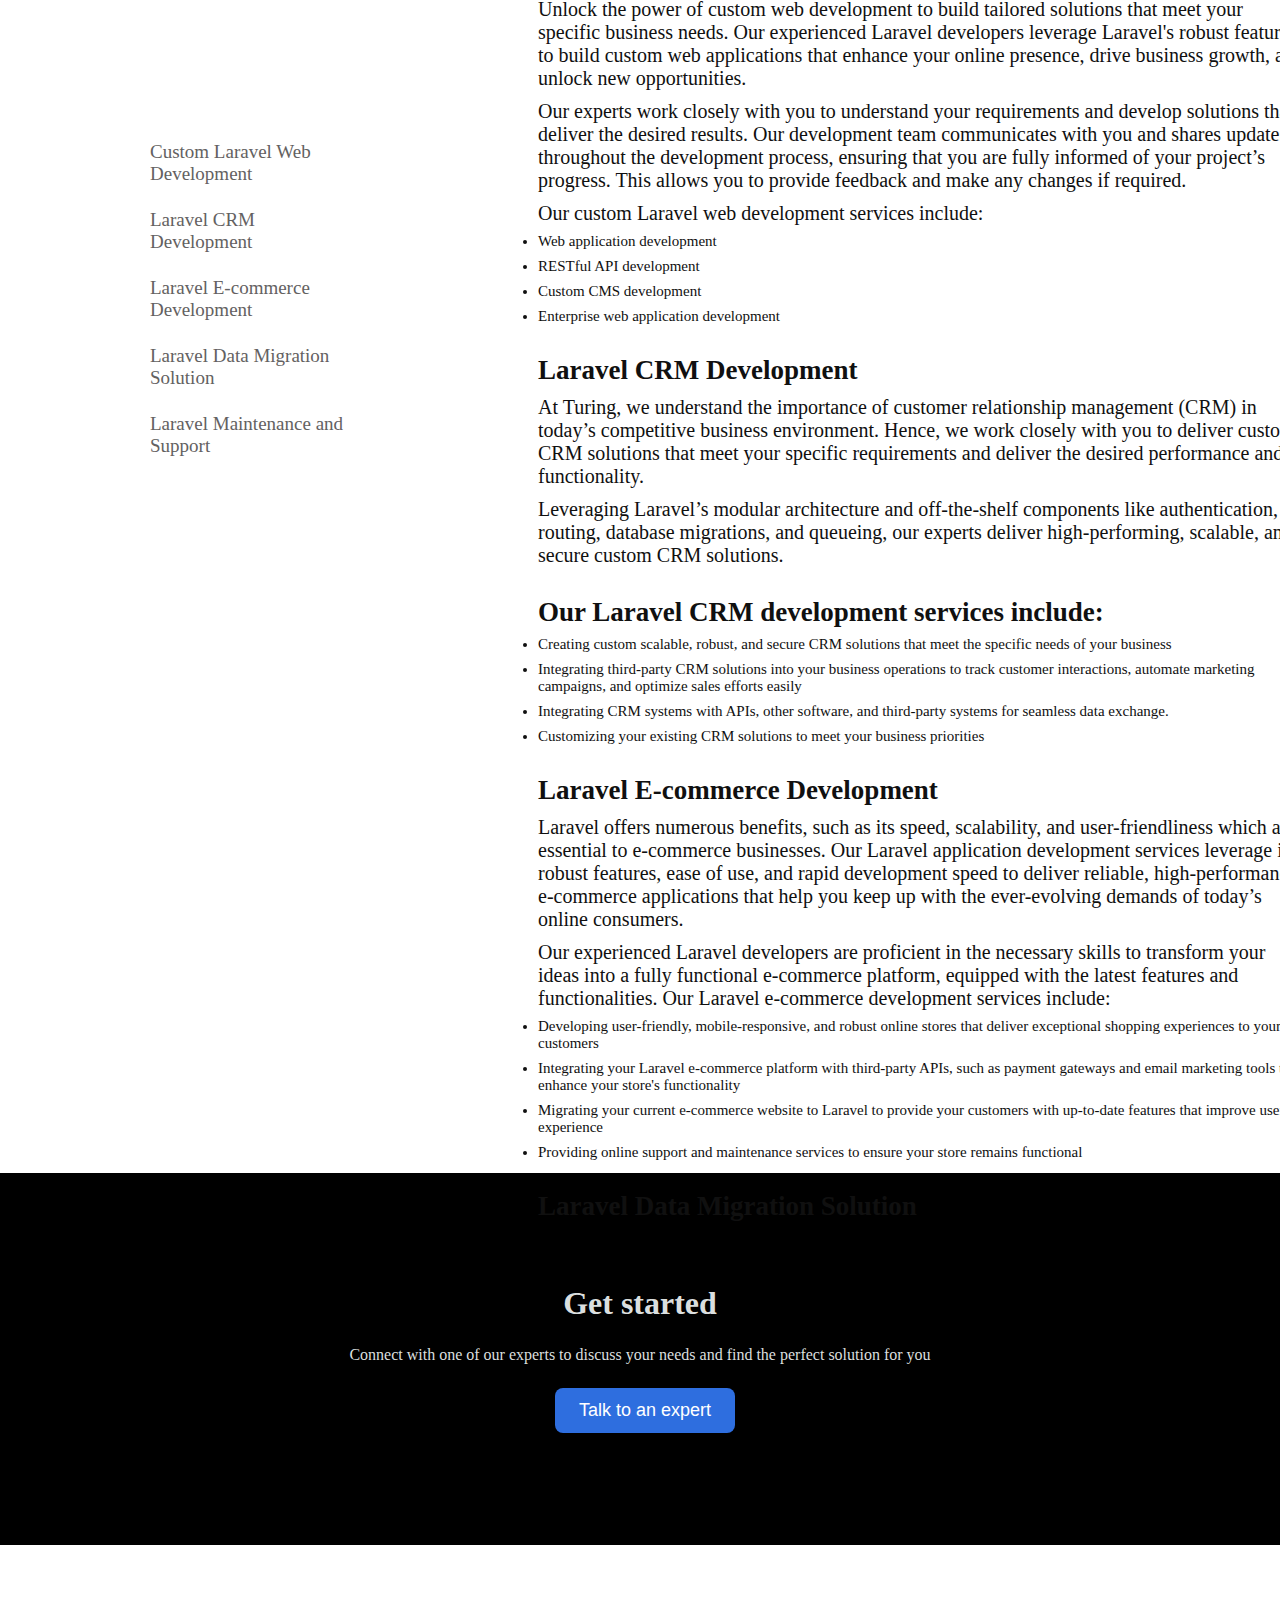
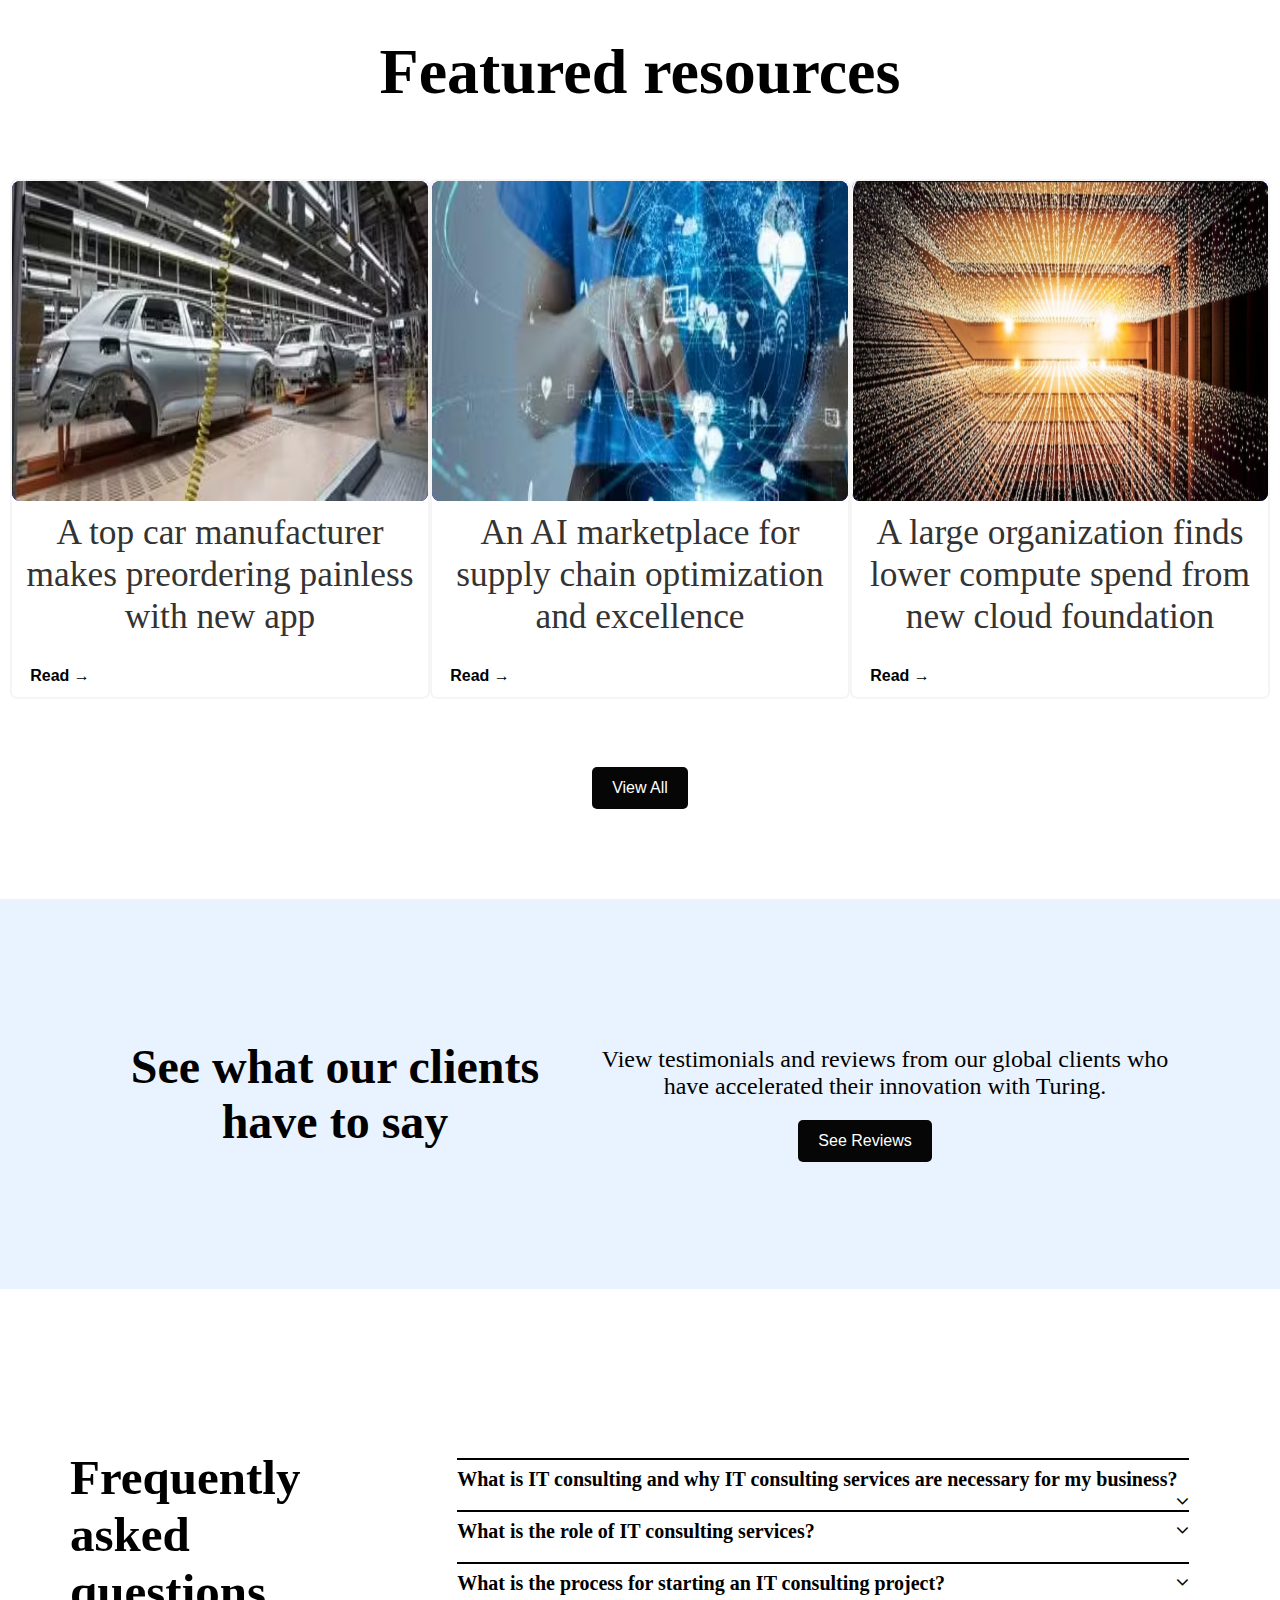
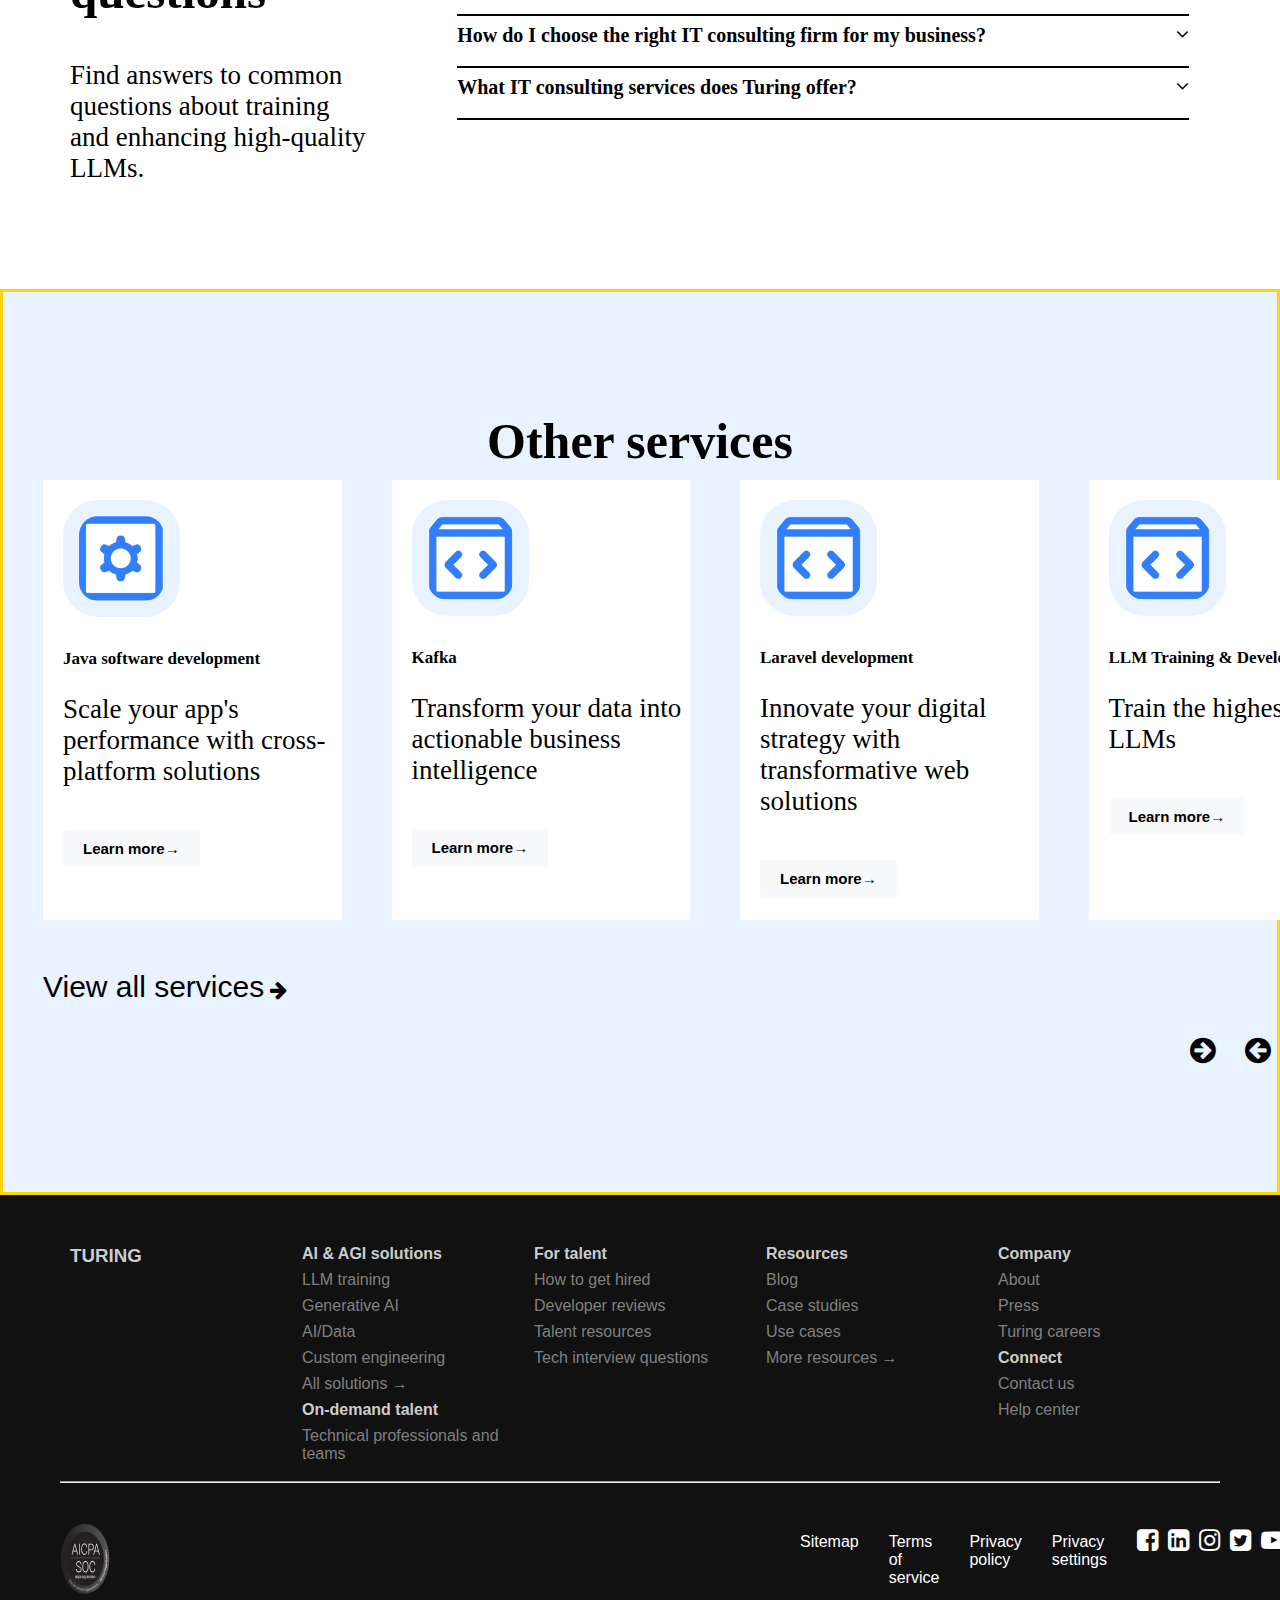
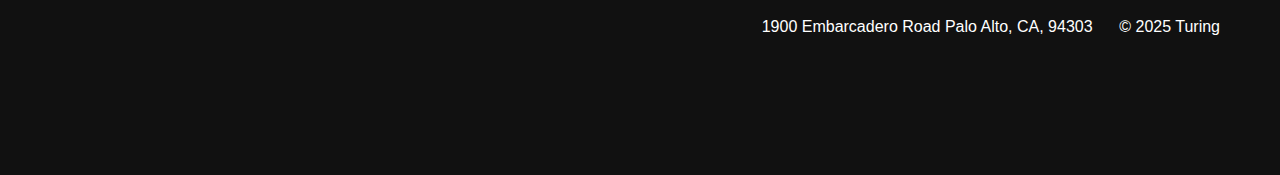
==== commit 5dbf3fe5: "t4" ====
--- a/INDEX.HTML
+++ b/INDEX.HTML
@@ -61,71 +61,109 @@
         <h1>Our Laravel development service offerings
         </h1>
         <div class="containersecondcontent">
-            <div class="box11"><ul>
-                <li>Custom Laravel Web Development</li>
-                <li>
-                    Laravel CRM Development
-                </li>
-                <li>Laravel E-commerce Development</li>
-                <li>Laravel Data Migration Solution</li>
-                <li>Laravel Maintenance and Support</li>
-            </ul></div>
+            <div class="box11">
+                <ul>
+                    <li>Custom Laravel Web Development</li>
+                    <li>
+                        Laravel CRM Development
+                    </li>
+                    <li>Laravel E-commerce Development</li>
+                    <li>Laravel Data Migration Solution</li>
+                    <li>Laravel Maintenance and Support</li>
+                </ul>
+            </div>
             <div class="box22">
                 <h1>Custom Laravel Web Development</h1>
-                <p>Unlock the power of custom web development to build tailored solutions that meet your specific business needs. Our experienced Laravel developers leverage Laravel's robust features to build custom web applications that enhance your online presence, drive business growth, and unlock new opportunities.</p>
-                <p>Our experts work closely with you to understand your requirements and develop solutions that deliver the desired results. Our development team communicates with you and shares updates throughout the development process, ensuring that you are fully informed of your project’s progress. This allows you to provide feedback and make any changes if required.</p>
+                <p>Unlock the power of custom web development to build tailored solutions that meet your specific
+                    business needs. Our experienced Laravel developers leverage Laravel's robust features to build
+                    custom web applications that enhance your online presence, drive business growth, and unlock new
+                    opportunities.</p>
+                <p>Our experts work closely with you to understand your requirements and develop solutions that deliver
+                    the desired results. Our development team communicates with you and shares updates throughout the
+                    development process, ensuring that you are fully informed of your project’s progress. This allows
+                    you to provide feedback and make any changes if required.</p>
                 <p>Our custom Laravel web development services include:</p>
                 <ul style="list-style-type: disc;">
                     <li>Web application development</li>
                     <li>RESTful API development</li>
                     <li>Custom CMS development</li>
                     <li>Enterprise web application development</li>
-                    
+
                 </ul>
                 <h1>Laravel CRM Development</h1>
-                <p>At Turing, we understand the importance of customer relationship management (CRM) in today’s competitive business environment. Hence, we work closely with you to deliver custom CRM solutions that meet your specific requirements and deliver the desired performance and functionality.</p>
-                <p>Leveraging Laravel’s modular architecture and off-the-shelf components like authentication, routing, database migrations, and queueing, our experts deliver high-performing, scalable, and secure custom CRM solutions.
+                <p>At Turing, we understand the importance of customer relationship management (CRM) in today’s
+                    competitive business environment. Hence, we work closely with you to deliver custom CRM solutions
+                    that meet your specific requirements and deliver the desired performance and functionality.</p>
+                <p>Leveraging Laravel’s modular architecture and off-the-shelf components like authentication, routing,
+                    database migrations, and queueing, our experts deliver high-performing, scalable, and secure custom
+                    CRM solutions.
                 </p>
                 <h1>Our Laravel CRM development services include:</h1>
-              <ul style="list-style-type: disc";>
-                <li>Creating custom scalable, robust, and secure CRM solutions that meet the specific needs of your business</li>
-                <li>Integrating third-party CRM solutions into your business operations to track customer interactions, automate marketing campaigns, and optimize sales efforts easily</li>
-                <li>Integrating CRM systems with APIs, other software, and third-party systems for seamless data exchange.</li>
-                <li>Customizing your existing CRM solutions to meet your business priorities</li>
-              </ul>
-              <h1>Laravel E-commerce Development</h1>
-              <p>Laravel offers numerous benefits, such as its speed, scalability, and user-friendliness which are essential to e-commerce businesses. Our Laravel application development services leverage its robust features, ease of use, and rapid development speed to deliver reliable, high-performance e-commerce applications that help you keep up with the ever-evolving demands of today’s online consumers.
-
-              </p>
-              <p>Our experienced Laravel developers are proficient in the necessary skills to transform your ideas into a fully functional e-commerce platform, equipped with the latest features and functionalities. Our Laravel e-commerce development services include:</p>
-              <ul style="list-style-type: disc";>
-                <li>Developing user-friendly, mobile-responsive, and robust online stores that deliver exceptional shopping experiences to your customers</li>
-                <li>Integrating your Laravel e-commerce platform with third-party APIs, such as payment gateways and email marketing tools to enhance your store's functionality</li>
-                <li>Migrating your current e-commerce website to Laravel to provide your customers with up-to-date features that improve user experience</li>
-                <li>Providing online support and maintenance services to ensure your store remains functional
-                </li>
-              </ul>
-              <h1>Laravel Data Migration Solution</h1>
-              <p>Migrating your data to the Laravel platform can be a tedious and complex process, but our team of Laravel experts is here to help. We offer comprehensive Laravel data migration solutions tailored to meet your business requirements. Our team ensures seamless data migration to Laraval with minimal disruption to your day-to-day operations.</p>
-              <p>Our Laravel data migration services include:</p>
-              <ul style="list-style-type: disc";>
-                <li>Thoroughly analyzing your current application to identify potential challenges and their solutions in migrating your data to Laravel</li>
-                <li>Mapping the data tables in your existing database to the corresponding tables in Laravel</li>
-                <li>Preparing the data for the migration process. We check the data quality, verify data integrity, and remove any redundant data to prevent any data integrity issues during Laravel migration</li>
-                <li>Migrating data to the Laravel application while ensuring limited interruption in your business operations</li>
-                <li>Providing ongoing support to ensure a smooth transition and continuous operation after data migration</li>
-              </ul>
-              <h1>Laravel Maintenance and Support</h1>
-              <p>As a reliable Laravel development services provider, we understand the importance of keeping your Laravel applications up-to-date and running smoothly. That’s why we offer ongoing Laravel support and maintenance services to ensure your applications are up and running and delivering optimal performance.</p>
-              <p>We identify and resolve any potential issues before they could affect your business operations. Our dedicated Laravel support team monitors the database, server, and other critical parts of the application to ensure it works smoothly always.</p>
-              <p>Our Laravel support and maintenance services include:</p>
-              <ul style="list-style-type: disc";>
-                <li>Identifying bugs and fixing them promptly, and testing the application to ensure the issues are fully resolved</li>
-                <li>Optimizing the application performance for speed, functionality, efficiency, and responsive</li>
-                <li>Perform regular backups and restoration to ensure your Laravel application data is secure at all times</li>
-                <li>Providing regular security updates and patches to ensure that your applications are safe from security threats</li>
-               
-              </ul>
+                <ul style="list-style-type: disc" ;>
+                    <li>Creating custom scalable, robust, and secure CRM solutions that meet the specific needs of your
+                        business</li>
+                    <li>Integrating third-party CRM solutions into your business operations to track customer
+                        interactions, automate marketing campaigns, and optimize sales efforts easily</li>
+                    <li>Integrating CRM systems with APIs, other software, and third-party systems for seamless data
+                        exchange.</li>
+                    <li>Customizing your existing CRM solutions to meet your business priorities</li>
+                </ul>
+                <h1>Laravel E-commerce Development</h1>
+                <p>Laravel offers numerous benefits, such as its speed, scalability, and user-friendliness which are
+                    essential to e-commerce businesses. Our Laravel application development services leverage its robust
+                    features, ease of use, and rapid development speed to deliver reliable, high-performance e-commerce
+                    applications that help you keep up with the ever-evolving demands of today’s online consumers.
+
+                </p>
+                <p>Our experienced Laravel developers are proficient in the necessary skills to transform your ideas
+                    into a fully functional e-commerce platform, equipped with the latest features and functionalities.
+                    Our Laravel e-commerce development services include:</p>
+                <ul style="list-style-type: disc" ;>
+                    <li>Developing user-friendly, mobile-responsive, and robust online stores that deliver exceptional
+                        shopping experiences to your customers</li>
+                    <li>Integrating your Laravel e-commerce platform with third-party APIs, such as payment gateways and
+                        email marketing tools to enhance your store's functionality</li>
+                    <li>Migrating your current e-commerce website to Laravel to provide your customers with up-to-date
+                        features that improve user experience</li>
+                    <li>Providing online support and maintenance services to ensure your store remains functional
+                    </li>
+                </ul>
+                <h1>Laravel Data Migration Solution</h1>
+                <p>Migrating your data to the Laravel platform can be a tedious and complex process, but our team of
+                    Laravel experts is here to help. We offer comprehensive Laravel data migration solutions tailored to
+                    meet your business requirements. Our team ensures seamless data migration to Laraval with minimal
+                    disruption to your day-to-day operations.</p>
+                <p>Our Laravel data migration services include:</p>
+                <ul style="list-style-type: disc" ;>
+                    <li>Thoroughly analyzing your current application to identify potential challenges and their
+                        solutions in migrating your data to Laravel</li>
+                    <li>Mapping the data tables in your existing database to the corresponding tables in Laravel</li>
+                    <li>Preparing the data for the migration process. We check the data quality, verify data integrity,
+                        and remove any redundant data to prevent any data integrity issues during Laravel migration</li>
+                    <li>Migrating data to the Laravel application while ensuring limited interruption in your business
+                        operations</li>
+                    <li>Providing ongoing support to ensure a smooth transition and continuous operation after data
+                        migration</li>
+                </ul>
+                <h1>Laravel Maintenance and Support</h1>
+                <p>As a reliable Laravel development services provider, we understand the importance of keeping your
+                    Laravel applications up-to-date and running smoothly. That’s why we offer ongoing Laravel support
+                    and maintenance services to ensure your applications are up and running and delivering optimal
+                    performance.</p>
+                <p>We identify and resolve any potential issues before they could affect your business operations. Our
+                    dedicated Laravel support team monitors the database, server, and other critical parts of the
+                    application to ensure it works smoothly always.</p>
+                <p>Our Laravel support and maintenance services include:</p>
+                <ul style="list-style-type: disc" ;>
+                    <li>Identifying bugs and fixing them promptly, and testing the application to ensure the issues are
+                        fully resolved</li>
+                    <li>Optimizing the application performance for speed, functionality, efficiency, and responsive</li>
+                    <li>Perform regular backups and restoration to ensure your Laravel application data is secure at all
+                        times</li>
+                    <li>Providing regular security updates and patches to ensure that your applications are safe from
+                        security threats</li>
+
+                </ul>
             </div>
         </div>
 
@@ -152,70 +190,75 @@
                 <p>An AI marketplace for supply chain optimization and excellence</p>
                 <button class="btn1" id="idbtn2">Read →</button>
 
-               
+
 
 
             </div>
             <div class="image-box">
                 <img src="./IMAGES/feature3.jpg" alt="Image 3">
-            
+
                 <p>A large organization finds lower compute spend from new cloud foundation</p>
                 <button class="btn1" id="idbtn3">Read →</button>
 
 
             </div>
-            
+
         </div>
         <div class="viewcontainer">
             <button class="view-all-btn">View All</button>
         </div>
         <div class="reviewcontainer">
             <div class="heading">
-            <h1>See what our clients have to say</h1>
-        </div>
+                <h1>See what our clients have to say</h1>
+            </div>
             <div class="reviewpara">
-                <p>View testimonials and reviews from our global clients who have accelerated their innovation with Turing.</p>
+                <p>View testimonials and reviews from our global clients who have accelerated their innovation with
+                    Turing.</p>
                 <div class="viewcontainer">
                     <button class="view-all-btn">See Reviews</button>
                 </div>
             </div>
         </div>
-        
-       
-       
-        
+
+
+
+
 
     </div>
     <div class="containerwithside">
         <div class="box1">
             <h2>Frequently asked questions</h2>
             <p>Find answers to common questions about training and enhancing high-quality LLMs.</p>
-            
-        </div>
-        
+
+        </div>
+
         <div class="box2">
             <div class="line">
-                <h5>What is IT consulting and why IT consulting services are necessary for my business?   <i class="fa fa-angle-down" aria-hidden="true"></i></h5>
-                
-                   
-                
+                <h5>What is IT consulting and why IT consulting services are necessary for my business? <i
+                        class="fa fa-angle-down" aria-hidden="true"></i></h5>
+
+
+
             </div>
             <div class="line">
                 <h5>What is the role of IT consulting services? <i class="fa fa-angle-down" aria-hidden="true"></i></h5>
-                
+
             </div>
             <div class="line">
-                <h5>What is the process for starting an IT consulting project? <i class="fa fa-angle-down" aria-hidden="true"></i></h5>
+                <h5>What is the process for starting an IT consulting project? <i class="fa fa-angle-down"
+                        aria-hidden="true"></i></h5>
             </div>
             <div class="line">
-                <h5>How do I choose the right IT consulting firm for my business? <i class="fa fa-angle-down" aria-hidden="true"></i></h5>
+                <h5>How do I choose the right IT consulting firm for my business? <i class="fa fa-angle-down"
+                        aria-hidden="true"></i></h5>
 
             </div>
             <div class="line">
-                <h5>What IT consulting services does Turing offer? <i class="fa fa-angle-down" aria-hidden="true"></i></h5>
+                <h5>What IT consulting services does Turing offer? <i class="fa fa-angle-down" aria-hidden="true"></i>
+                </h5>
             </div>
             <div class="line"></div>
-           
+
         </div>
     </div>
     </div>
@@ -228,44 +271,45 @@
                 <h2>Java software development</h2>
                 <p>Scale your app's performance with cross-platform solutions</p>
                 <button class="btnservice">Learn more→</button>
-                
-             
+
+
             </div>
             <div class="box">
                 <img src="./IMAGES/ser1.jpg">
-              <h2>Kafka</h2>
-              <p>Transform your data into actionable business intelligence</p>
-              <button class="btnservice">Learn more→</button>
-           
+                <h2>Kafka</h2>
+                <p>Transform your data into actionable business intelligence</p>
+                <button class="btnservice">Learn more→</button>
+
             </div>
             <div class="box">
                 <img src="./IMAGES/ser1.jpg">
-              <h2>Laravel development</h2>
-              <p>Innovate your digital strategy with transformative web solutions</p>
-              <button class="btnservice">Learn more→</button>
-             
+                <h2>Laravel development</h2>
+                <p>Innovate your digital strategy with transformative web solutions</p>
+                <button class="btnservice">Learn more→</button>
+
             </div>
             <div class="box">
                 <img src="./IMAGES/ser1.jpg">
-              <h2>LLM Training & Development</h2>
-              <p>Train the highest-quality LLMs</p>
-              <button class="btnservice">Learn more→</button>
-            </div>
-          </div>
-          <div class="viewallservicesall">
-            <span><button class="viewallservicesallbtn">View all services</button></span><i class="fa fa-arrow-right" aria-hidden="true"></i><span>
+                <h2>LLM Training & Development</h2>
+                <p>Train the highest-quality LLMs</p>
+                <button class="btnservice">Learn more→</button>
+            </div>
+        </div>
+        <div class="viewallservicesall">
+            <span><button class="viewallservicesallbtn">View all services</button></span><i class="fa fa-arrow-right"
+                aria-hidden="true"></i><span>
 
             </span>
-            
-
-          </div>
-          <div class="arrows">
-            <i class="fa fa-arrow-circle-right fa-fw" aria-hidden="true"></i>&nbsp;&nbsp;&nbsp; 
+
+
+        </div>
+        <div class="arrows">
+            <i class="fa fa-arrow-circle-right fa-fw" aria-hidden="true"></i>&nbsp;&nbsp;&nbsp;
             <i class="fa fa-arrow-circle-left fa-fw" aria-hidden="true"></i>
         </div>
-        
+
     </div>
-    
+
 
     <footer class="footer">
         <div class="footer-container">
@@ -327,20 +371,20 @@
                 <li>Privacy policy</li>
                 <li>Privacy settings</li>
             </ul>
-           <div class="iconstyle">
-
-           <a href="#"><i class="fa fa-facebook-square" aria-hidden="true"></i></a>
-           <a href="#"><i class="fa fa-linkedin-square" aria-hidden="true"></i></a>
-           <a href="#"><i class="fa fa-instagram" aria-hidden="true"></i></a>
-           <a href="#"><i class="fa fa-twitter-square" aria-hidden="true"></i></a>
-           <a href="#"><i class="fa fa-youtube-play" aria-hidden="true"></i></a>
-        </div>
-        
+            <div class="iconstyle">
+
+                <a href="#"><i class="fa fa-facebook-square" aria-hidden="true"></i></a>
+                <a href="#"><i class="fa fa-linkedin-square" aria-hidden="true"></i></a>
+                <a href="#"><i class="fa fa-instagram" aria-hidden="true"></i></a>
+                <a href="#"><i class="fa fa-twitter-square" aria-hidden="true"></i></a>
+                <a href="#"><i class="fa fa-youtube-play" aria-hidden="true"></i></a>
+            </div>
+
         </div>
         <div class="lastpara">
             <p></p>1900 Embarcadero Road Palo Alto, CA, 94303
             <p1>&nbsp;&nbsp;&nbsp;&nbsp;&nbsp;© 2025 Turing</p1>
-            
+
         </div>
     </footer>
 
--- a/style.css
+++ b/style.css
@@ -1,17 +1,26 @@
 *{
     margin: 0;
     padding: 0;
-    box-sizing: border-box;
+    /* box-sizing: border-box; */
     
 }
 body {
     background-color: #ffffff;
-    padding: 0;
-    margin: 0;
-    overflow-x: hidden
-    
-    
-}
+    padding: 0px;
+    margin: 0px;
+    /* overflow-x: hidden; */
+    box-sizing: border-box;
+    overflow-x: hidden;
+    
+    
+    
+}
+/* @media (min-width: 800px) and (max-width: 1768px) {
+    body {
+
+    }
+
+} */
 .text-overlay {
    
     
@@ -29,21 +38,40 @@
 }
 
 nav{
-    width: 100vw;
+    width: 113%;
    
     background: #000;
     border:2px solid rgb(59, 211, 59);
     height:72px;
     border: 2px solid rgb(8, 8, 8);
    padding: 12px 56px;
-   position: absolute;
+   position: sticky;
    font-size: medium;
   
    align-items: center;
    text-align: center;
+   overflow: hidden;
+ 
    /* z-index: -1; */
   
 }
+@media (min-width: 800px) and (max-width: 1768px) {
+    nav{
+        width: 100vw;
+   
+        background: #000;
+        border:2px solid rgb(59, 211, 59);
+        height:72px;
+        border: 2px solid rgb(8, 8, 8);
+       padding: 12px 56px;
+       position: sticky;
+       font-size: medium;
+      
+       align-items: center;
+       text-align: center;
+    }
+}
+
     
 .headerelements{
     display: flex;
@@ -59,7 +87,8 @@
 .headerelements img{
     height:25px;
     width: 124px;
-    position: absolute;
+    /* position: absolute; */
+    margin-top: 15px;
    
    
     
@@ -75,7 +104,7 @@
     text-align: center;
     align-items: center;
     margin-left: 90px;
-    
+   
 }
 .headerelements li a{
    color: rgb(248, 243, 243);
@@ -100,7 +129,7 @@
     border-radius: 8px;
     cursor: pointer;
     transition: 0.3s;
-    margin-left:320px
+    margin-left:40px
 }
 .btnheader:hover {
     background-color: #0056b3;
@@ -167,10 +196,11 @@
 }
 .content img{
     
-    width: 100vw;
+    width: 110%;
     height: 631px;
-    margin-top: 70px;
+    margin-top:0px;
     right: 0;
+    position: relative;
    /* position: static; */
     
 }
@@ -483,6 +513,7 @@
 ul {
     list-style: none;
     padding: 0;
+    color: grey;
 }
 
 ul li {
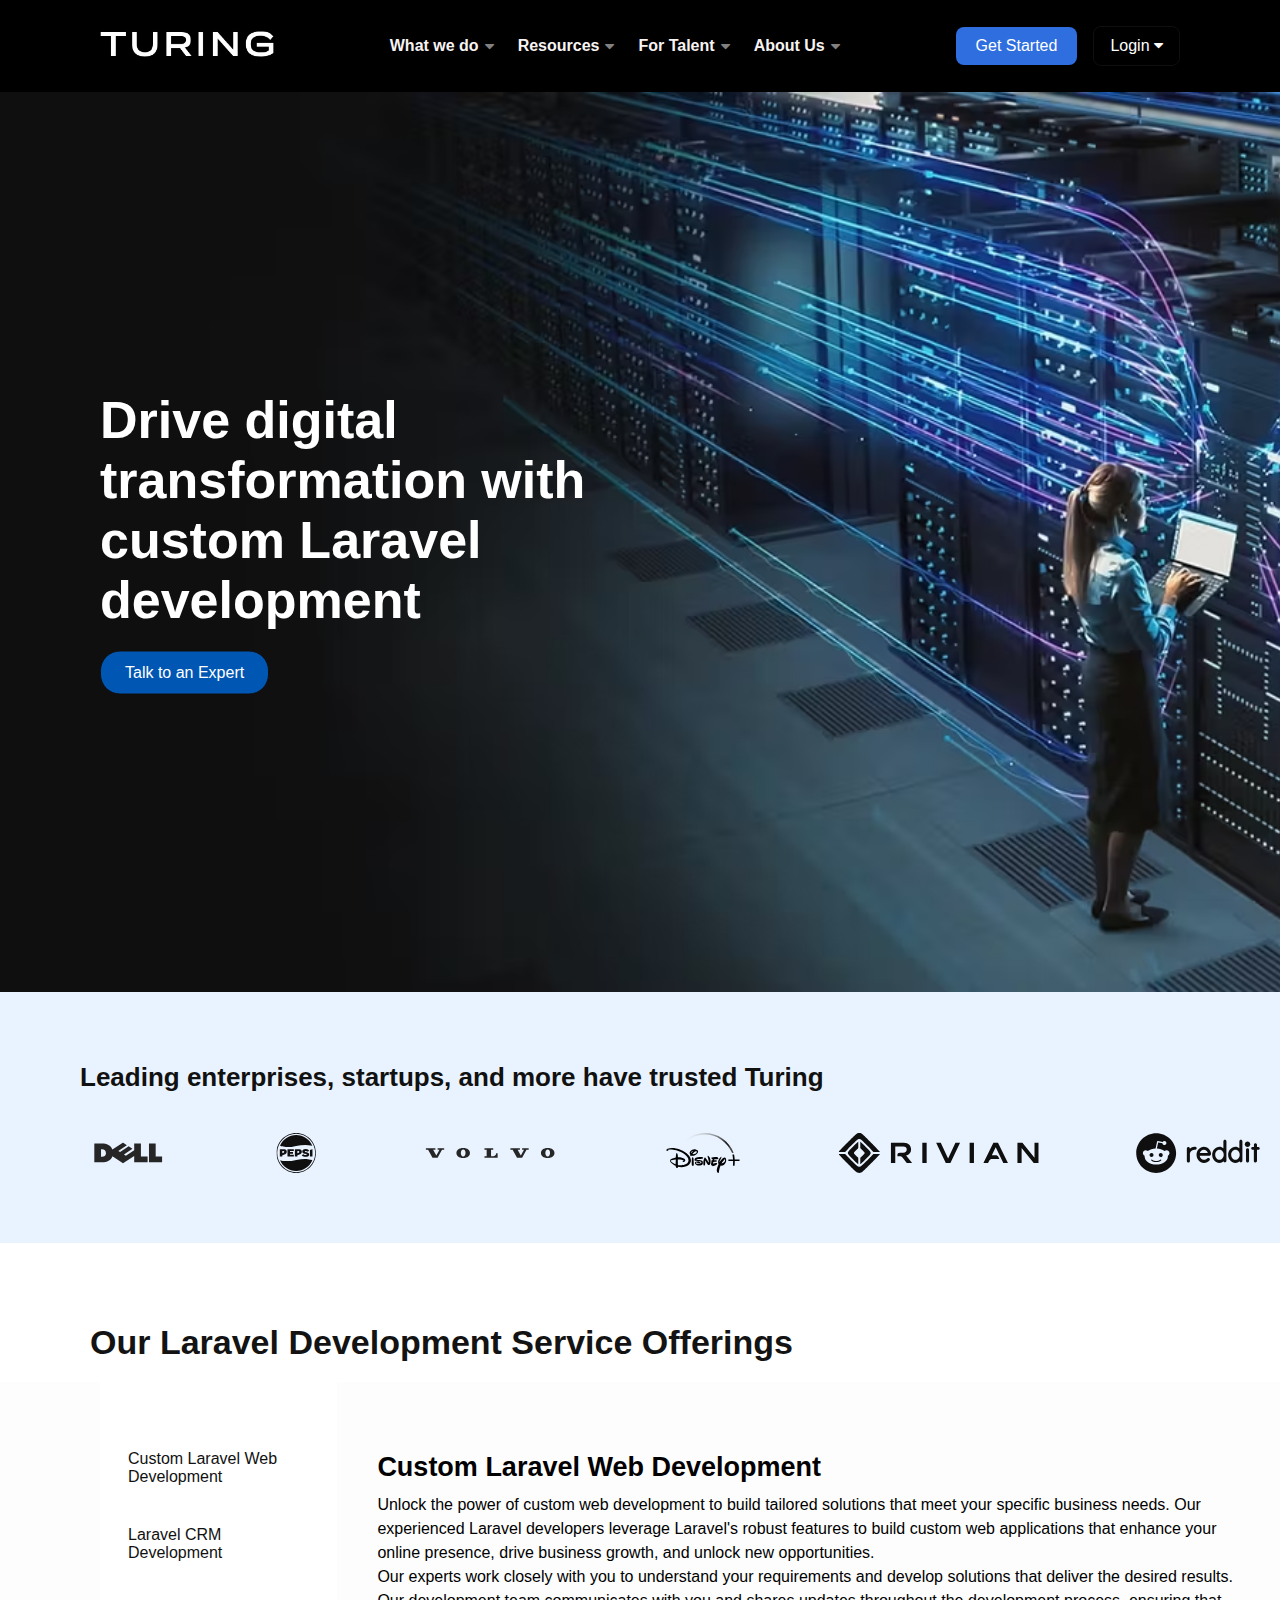
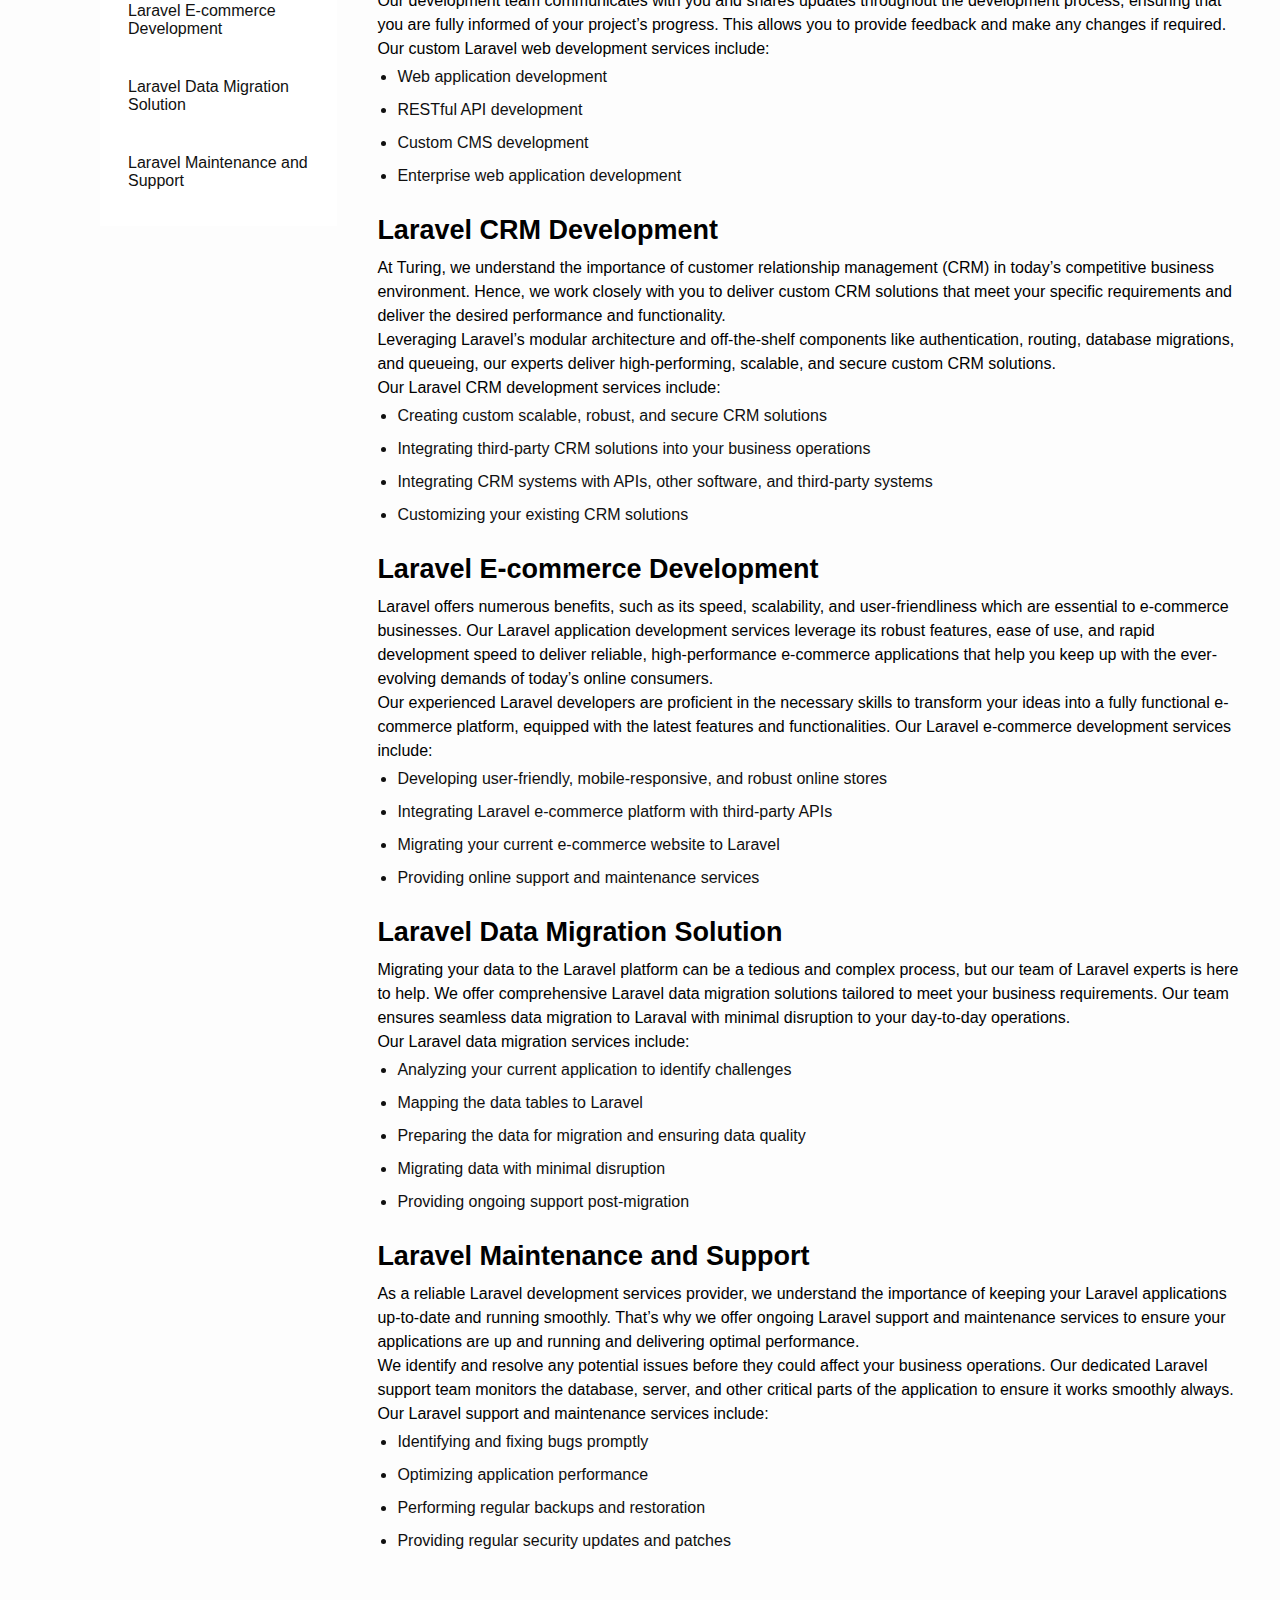
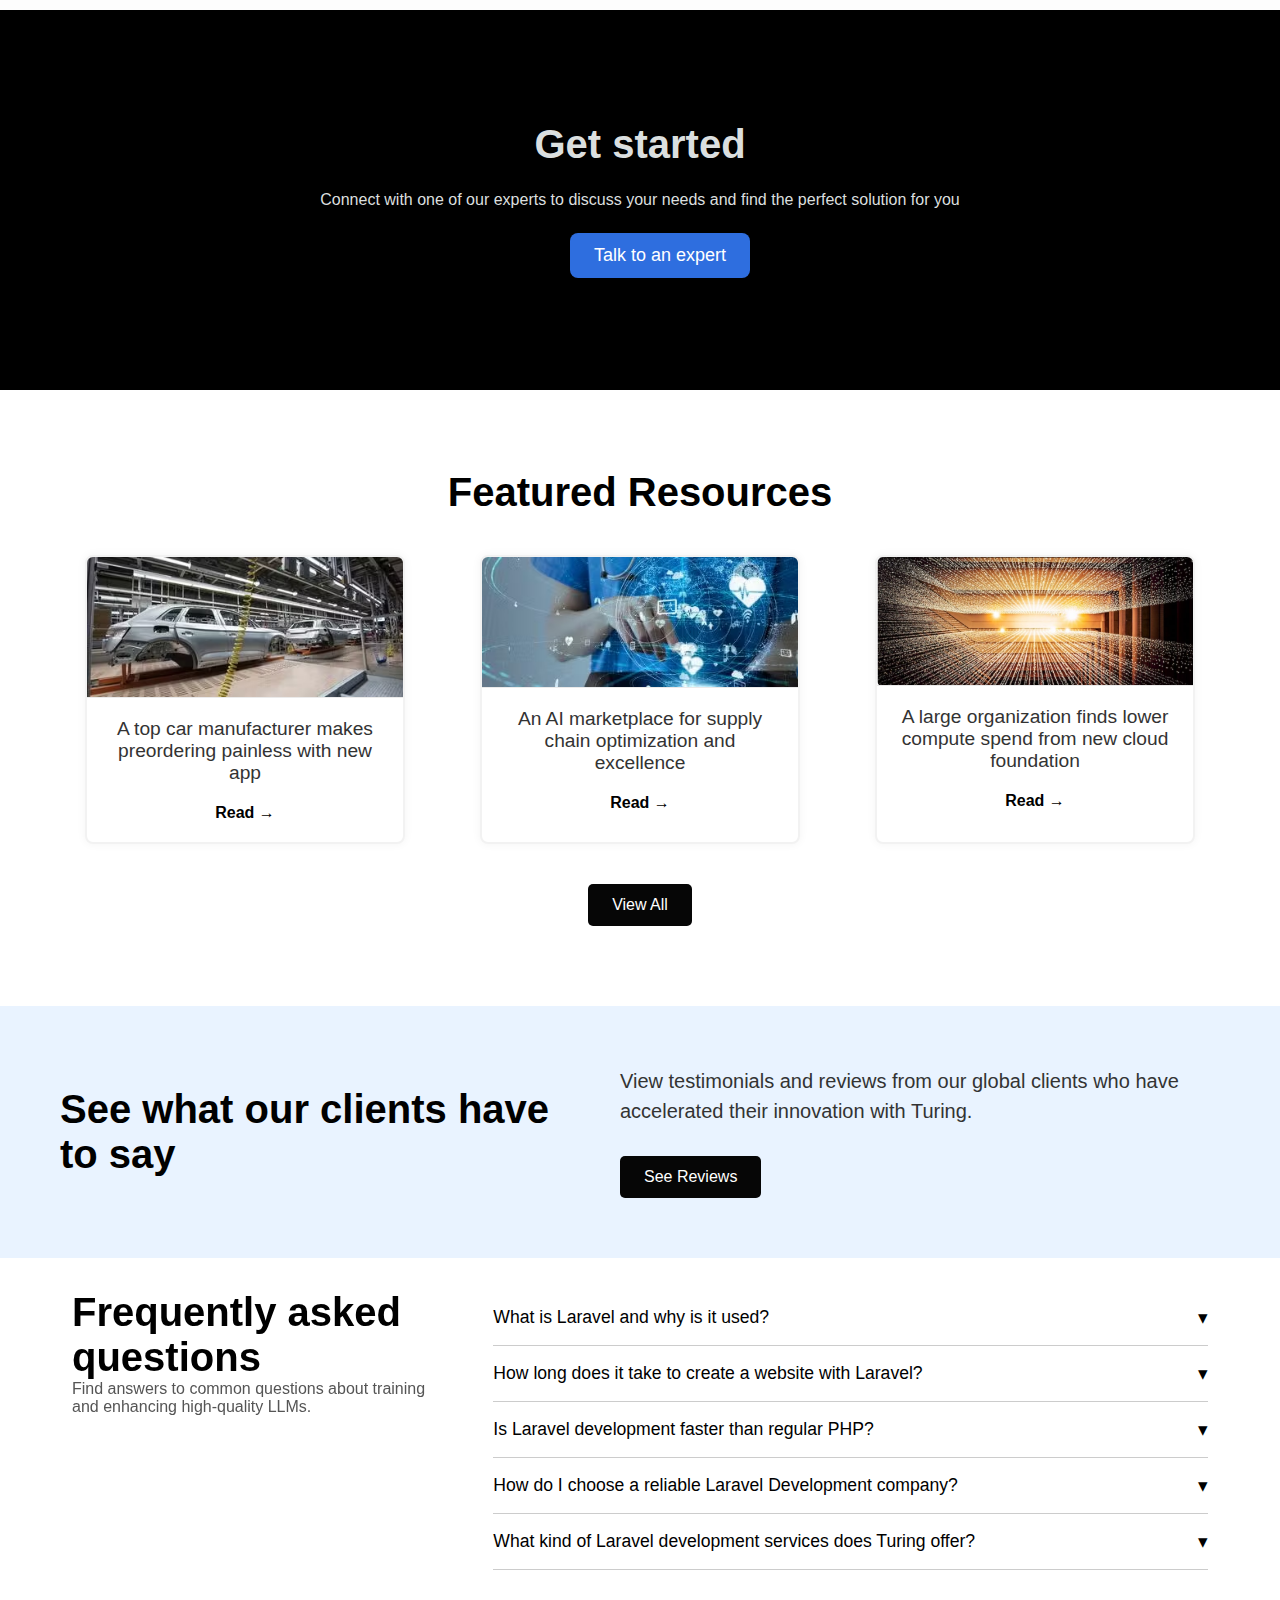
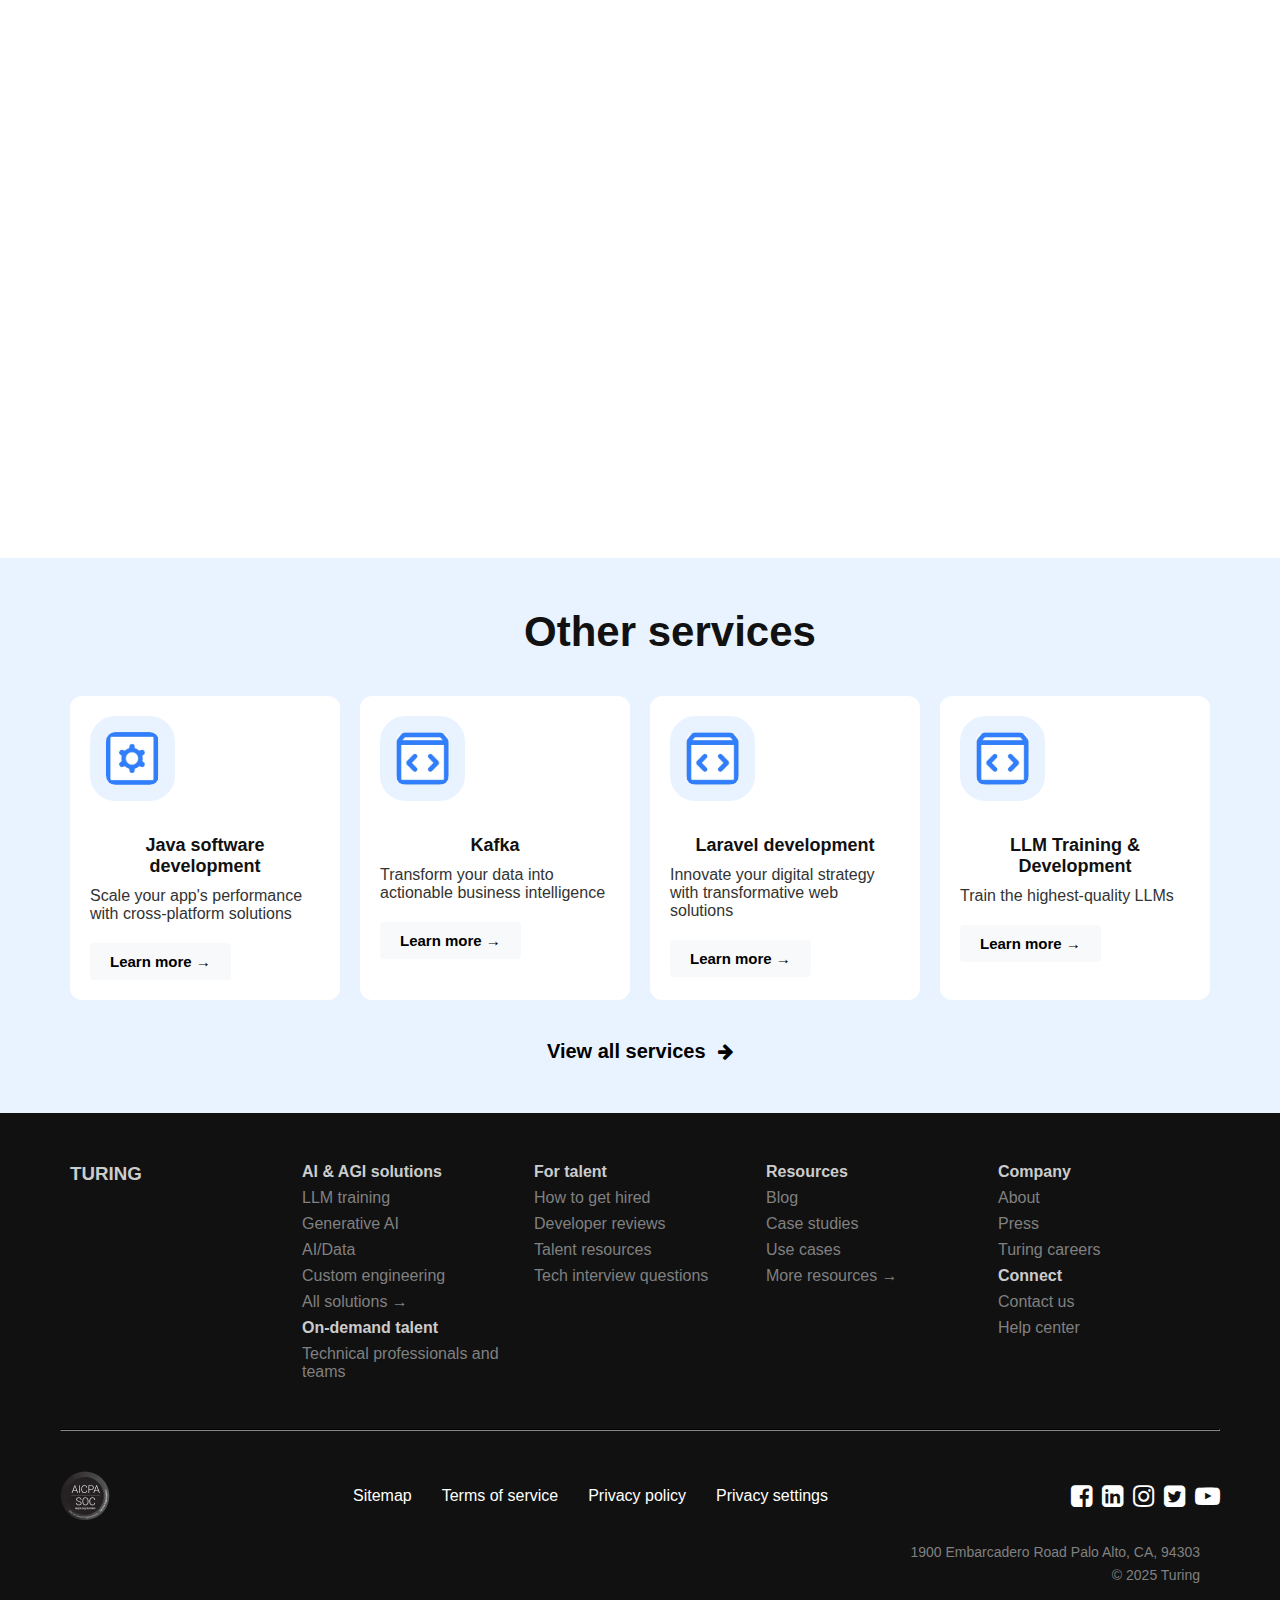
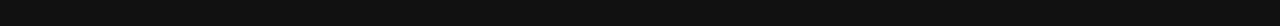
==== commit 772d4f85: "done" ====
--- a/INDEX.HTML
+++ b/INDEX.HTML
@@ -2,401 +2,1161 @@
 <html lang="en">
 
 <head>
-    <meta charset="UTF-8">
-    <meta name="viewport" content="width=device-width, initial-scale=1.0">
-    <link rel="stylesheet" href="style.css">
-
-    <link rel="stylesheet" href="https://cdnjs.cloudflare.com/ajax/libs/font-awesome/4.7.0/css/font-awesome.min.css">
-
-    <title>Strategic IT Consulting Services & Solutions |Turing</title>
+  <meta charset="UTF-8">
+  <title>Strategic IT Consulting Services</title>
+  <link rel="stylesheet" href="https://cdnjs.cloudflare.com/ajax/libs/font-awesome/6.5.0/css/all.min.css" />
+  <link rel="stylesheet" href="https://cdnjs.cloudflare.com/ajax/libs/font-awesome/4.7.0/css/font-awesome.css"/>
+
+  <style>
+    * {
+      margin: 0;
+      padding: 0;
+      box-sizing: border-box;
+    }
+
+    body {
+      font-family: Arial, sans-serif;
+      overflow-x: hidden;
+    }
+
+    nav {
+      width: 100%;
+      height: 92px;
+      background: #000;
+      display: flex;
+      align-items: center;
+      justify-content: space-between;
+      position: fixed;
+      top: 0;
+      z-index: 999;
+      padding: 0 100px;
+    }
+
+    .logo img {
+      height: 40px;
+    }
+
+    .nav-links {
+      display: flex;
+      align-items: center;
+      gap: 24px;
+    }
+
+    .nav-links li {
+      list-style: none;
+      display: flex;
+      align-items: center;
+      gap: 6px;
+    }
+
+    .nav-links a {
+      color: #f8f3f3;
+      text-decoration: none;
+      font-weight: bold;
+      font-size: 16px;
+    }
+
+    .action-buttons {
+      display: flex;
+      align-items: center;
+      gap: 16px;
+    }
+
+    .btn-header {
+      background-color: rgb(46, 110, 223);
+      color: white;
+      padding: 10px 20px;
+      font-size: 16px;
+      border: none;
+      border-radius: 8px;
+      cursor: pointer;
+      transition: 0.3s ease;
+    }
+
+    .btn-header:hover {
+      background-color: #0056b3;
+    }
+
+    .custom-button {
+      padding: 10px 16px;
+      font-size: 16px;
+      background-color: black;
+      color: white;
+      border: 1px solid #100f0f;
+      border-radius: 8px;
+      cursor: pointer;
+      transition: all 0.3s ease-in-out;
+    }
+
+    .hero {
+      width: 100%;
+      height: 100vh;
+      margin-top: 92px;
+      position: relative;
+    }
+
+    .hero img {
+      width: 100%;
+      height: 100%;
+      object-fit: cover;
+    }
+
+    .text-overlay {
+      position: absolute;
+      top: 50%;
+      left: 100px;
+      transform: translateY(-50%);
+      color: white;
+      font-size: 52px;
+      font-weight: bold;
+      max-width: 500px;
+    }
+
+    .img-btn {
+      display: inline-block;
+      margin-top: 20px;
+      padding: 12px 24px;
+      background-color: #0056b3;
+      color: white;
+      border: 1px solid #100f0f;
+      border-radius: 20px;
+      cursor: pointer;
+      transition: all 0.3s ease-in-out;
+      font-size: 16px;
+    }
+
+    .img-btn:hover {
+      background-color: #0574ea;
+    }
+
+    .leading {
+      font-family: Arial, sans-serif;
+      padding: 70px 20px;
+      background-color: rgb(233 243 255);
+    }
+
+    h2 {
+      color: #111;
+      font-size: 26px;
+      font-weight: bold;
+      margin-left: 60px;
+      margin-bottom: 40px;
+    }
+
+    .logo-grid {
+      display: flex;
+      flex-wrap: wrap;
+      justify-content: space-between;
+      align-items: center;
+      row-gap: 40px;
+      margin-left: 38px;
+    }
+
+    .logo-grid img {
+      max-height: 40px;
+      object-fit: contain;
+      margin-left: 20px;
+      filter: grayscale(100%);
+      transition: transform 0.3s ease, filter 0.3s ease;
+    }
+
+    .logo-grid img:hover {
+      transform: scale(1.05);
+      filter: grayscale(0%);
+    }
+
+    .main-wrapper {
+      display: flex;
+      flex-direction: column;
+    }
+
+    .top-heading {
+      background-color: #ffffff;
+      padding: 20px 90px;
+      font-size: 34px;
+      font-weight: bold;
+      color: #131313;
+      /* box-shadow: 0 2px 8px rgba(0, 0, 0, 0.1); */
+      margin-top: 60px;
+    }
+
+    .secondcontent {
+      display: flex;
+      position: relative;
+      min-height: 100vh;
+      background-color: #fdfdfd;
+    }
+
+    .box11 {
+      position: sticky;
+      top: 100px;
+      width: 20%;
+      background-color: #fff;
+      padding: 20px;
+      /* box-shadow: 2px 0px 8px rgba(0, 0, 0, 0.1); */
+      height: fit-content;
+      align-self: flex-start;
+      margin-left: 100px;
+    }
+
+    .box11 ul {
+      padding-left: 0;
+      list-style: none;
+      margin-top: 40px;
+    }
+
+    .box11 li {
+      margin-top: 24px;
+      color: rgb(99, 97, 97);
+      cursor: pointer;
+      transition: background-color 0.3s;
+      padding: 8px;
+    }
+
+    .box11 li a {
+      text-decoration: none;
+      color: #111111;
+    }
+
+    .box11 li:hover {
+      background-color: rgb(233 243 255);
+      color: #333;
+    }
+
+    .box22 {
+      width: 80%;
+      height: 100%;
+      overflow-y: auto;
+      padding: 40px;
+    }
+
+    .box22 h1 {
+      font-size: 27px;
+      margin-top: 30px;
+    }
+
+    .box22 p {
+      margin-top: 10px;
+      font-size: 16px;
+      line-height: 1.5;
+    }
+
+    .box22 ul {
+      font-size: 18px;
+      margin-left: 20px;
+      color: #101010;
+      list-style-type: disc;
+      margin-bottom: 20px;
+    }
+
+    .box22 ul li {
+      margin-bottom: 15px;
+      font-size: 16px;
+      margin-top: 7px;
+    }
+
+    @media (max-width: 768px) {
+      nav {
+        padding: 0 20px;
+      }
+
+      .nav-links {
+        display: none;
+      }
+
+      .leading h2 {
+        margin-left: 20px;
+        font-size: 20px;
+      }
+
+      .logo-grid {
+        margin: 0 auto;
+        justify-content: center;
+      }
+
+      .secondcontent {
+        flex-direction: column;
+      }
+
+      .box11 {
+        width: 100%;
+        position: relative;
+        top: auto;
+        box-shadow: none;
+      }
+
+      .box22 {
+        width: 100%;
+      }
+    }
+    .getstarted {
+    text-align: center; 
+    display: flex; 
+    flex-direction: column; 
+    align-items: center; 
+    gap: 24px; 
+    padding: 64px 20px; 
+    
+   
+    color: rgb(219, 223, 223);
+border-color: rgb(10, 10, 10);
+background-color: black;
+    
+    @media (min-width: 768px) {
+        padding: 112px 64px; 
+    }
+}
+#getstarted{
+    margin-left: 10px;
+}
+.buttongetstarted{
+    background-color: rgb(46 110 223 );
+    color: white;
+    padding: 12px 24px;
+    font-size: 18px;
+    border: none;
+    border-radius: 8px;
+    cursor: pointer;
+    transition: 0.3s;
+    margin-left:40px
+}
+.buttongetstarted:hover {
+    background-color: #0056b3;
+}
+.featured-resources {
+      text-align: center;
+      padding: 80px 20px;
+      background-color: #fff;
+    }
+
+    .featured-resources h1 {
+      font-size: 2.5rem;
+      margin-bottom: 40px;
+      color: #000;
+    }
+
+    .resource-container {
+      display: flex;
+      justify-content: space-evenly;
+      flex-wrap: wrap;
+      gap: 30px;
+      padding: 0 20px;
+    }
+
+    .resource-card {
+      background: #fff;
+      border: 2px solid #f2f2f2;
+      border-radius: 8px;
+      box-shadow: 0 0 10px rgba(0, 0, 0, 0.05);
+      width: 320px;
+      max-width: 100%;
+      overflow: hidden;
+      transition: box-shadow 0.3s ease;
+      display: flex;
+      flex-direction: column;
+      align-items: center;
+    }
+
+    .resource-card:hover {
+      box-shadow: 0 12px 20px rgba(0, 0, 0, 0.2);
+    }
+
+    .resource-card img {
+      width: 100%;
+      height: auto;
+      object-fit: cover;
+      border-bottom: 1px solid #eaeaea;
+    }
+
+    .resource-card p {
+      font-size: 1.2rem;
+      color: #333;
+      padding: 20px;
+      font-weight: 500;
+    }
+
+    .read-btn {
+      background: none;
+      border: none;
+      color: #000;
+      font-weight: 600;
+      font-size: 1rem;
+      cursor: pointer;
+      margin-bottom: 20px;
+      transition: transform 0.2s ease;
+    }
+
+    .read-btn:hover {
+      transform: scale(1.05);
+    }
+
+    .view-all-wrapper {
+      margin-top: 40px;
+    }
+
+    .view-all-btn {
+      background-color: #000;
+      color: #fff;
+      padding: 12px 24px;
+      font-size: 1rem;
+      border: none;
+      border-radius: 6px;
+      cursor: pointer;
+      transition: transform 0.2s ease-in-out, box-shadow 0.2s ease-in-out;
+    }
+
+    .view-all-btn:hover {
+      transform: scale(1.05);
+      box-shadow: 0 6px 10px rgba(0, 0, 0, 0.2);
+    }
+
+    @media (max-width: 1100px) {
+      .resource-container {
+        justify-content: center;
+      }
+      
+    }
+    .review-container {
+      width: 100%;
+      background-color: rgb(233, 243, 255);
+      display: flex;
+      justify-content: space-evenly;
+      align-items: center;
+      flex-wrap: wrap;
+      padding: 60px 20px;
+      gap: 20px;
+      text-align: left;
+    }
+
+    .review-heading {
+      max-width: 500px;
+      flex: 1;
+    }
+
+    .review-heading h1 {
+      font-size: 2.5rem;
+      font-weight: 600;
+      color: #000;
+    }
+
+    .review-content {
+      max-width: 600px;
+      flex: 1;
+    }
+
+    .review-content p {
+      font-size: 1.25rem;
+      color: #333;
+      margin-bottom: 30px;
+      line-height: 1.5;
+    }
+
+    .view-all-btn {
+      background-color: #060606;
+      color: white;
+      border: none;
+      padding: 12px 24px;
+      font-size: 16px;
+      cursor: pointer;
+      border-radius: 5px;
+      transition: transform 0.2s ease-in-out, box-shadow 0.2s ease-in-out;
+    }
+
+    .view-all-btn:hover {
+      transform: scale(1.05);
+      box-shadow: 0 6px 10px rgba(0, 0, 0, 0.2); 
+    }
+
+    @media (max-width: 768px) {
+      .review-container {
+        flex-direction: column;
+        text-align: center;
+      }
+
+      .review-heading,
+      .review-content {
+        max-width: 100%;
+        flex: 1 1 100%;
+      }
+
+      .review-heading h1 {
+        font-size: 2rem;
+      }
+
+      .review-content p {
+        font-size: 1.1rem;
+      }
+    }
+    .faq-container {
+      display: flex;
+      flex-direction: row;
+      max-width: 1200px;
+      margin: auto;
+      min-height: 100vh;
+    }
+
+    .faq-left {
+      flex: 1;
+      /* background-color: #f9f9f9; */
+      padding: 2rem;
+      position: sticky;
+      top: 0;
+      height: 100vh;
+      overflow-y: auto;
+    }
+
+    .faq-right {
+      flex: 2;
+      padding: 2rem;
+      overflow-y: auto;
+    }
+
+    h1 {
+      font-size: 2.5rem;
+    }
+
+    .faq-description {
+      color: #555;
+      margin-bottom: 2rem;
+    }
+
+    .faq-item {
+      border-bottom: 1px solid #ccc;
+      padding: 1rem 0;
+    }
+
+    .faq-question {
+      font-size: 1.1rem;
+      font-weight: 500;
+      cursor: pointer;
+      display: flex;
+      justify-content: space-between;
+      align-items: center;
+    }
+
+    input[type="checkbox"] {
+      display: none;
+    }
+
+    .faq-answer {
+      max-height: 0;
+      overflow: hidden;
+      transition: max-height 0.3s ease;
+      color: #333;
+      padding-left: 1.2rem;
+    }
+
+    input[type="checkbox"]:checked + label::after {
+      content: "▴";
+    }
+
+    label::after {
+      content: "▾";
+      font-size: 1.2rem;
+      margin-left: auto;
+    }
+
+    input[type="checkbox"]:checked ~ .faq-answer {
+      max-height: 1000px;
+      margin-top: 0.5rem;
+    }
+
+    label {
+      cursor: pointer;
+      display: flex;
+      justify-content: space-between;
+      align-items: center;
+    }
+
+    /* Responsive styles */
+    @media (max-width: 768px) {
+      .faq-container {
+        flex-direction: column;
+      }
+
+      .faq-left {
+        position: relative;
+        height: auto;
+        padding: 1.5rem;
+      }
+
+      .faq-right {
+        padding: 1.5rem;
+      }
+
+      h1 {
+        font-size: 2rem;
+      }
+    }
+
+    @media (max-width: 480px) {
+      .faq-question {
+        font-size: 1rem;
+      }
+
+      .faq-left,
+      .faq-right {
+        padding: 1rem;
+      }
+    }
+    .Otherservices {
+      background-color: rgb(233 243 255);
+      padding: 50px 20px;
+    }
+
+    .Otherservices h2 {
+      text-align: center;
+      font-size: 42px;
+      margin-bottom: 40px;
+    }
+
+    .containerservices {
+      display: flex;
+      flex-wrap: wrap;
+      justify-content: center;
+      gap: 20px;
+    }
+
+    .box {
+      flex: 0 0 calc(25% - 40px);
+      background-color: #fff;
+      padding: 20px;
+      border-radius: 12px;
+      box-sizing: border-box;
+      transition: box-shadow 0.3s ease;
+      max-width: 300px;
+      min-width: 260px;
+    }
+
+    .box:hover {
+      box-shadow: 0 6px 10px rgba(0, 0, 0, 0.2);
+    }
+
+    .box img {
+      width: 85px;
+      height: 85px;
+      border-radius: 30%;
+      border: 16px solid rgb(233 243 255);
+      margin-bottom: 20px;
+    }
+
+    .box h2 {
+      font-size: 18px;
+      margin: 10px 0;
+    }
+
+    .box p {
+      font-size: 16px;
+      color: #333;
+      margin-bottom: 20px;
+    }
+
+    .box button {
+      padding: 10px 20px;
+      font-size: 15px;
+      background-color: #f8f9fa;
+      border: none;
+      border-radius: 4px;
+      cursor: pointer;
+      font-weight: 600;
+    }
+
+    .box button:hover {
+      box-shadow: 0 6px 10px rgba(0, 0, 0, 0.2);
+    }
+
+    .viewallservicesall {
+      text-align: center;
+      margin-top: 40px;
+    }
+
+    .viewallservicesallbtn {
+      font-size: 20px;
+      border: none;
+      background-color: rgb(233 243 255);
+      cursor: pointer;
+      font-weight: bold;
+    }
+
+    .viewallservicesall i {
+      margin-left: 8px;
+      font-size: 18px;
+    }
+
+    /* Responsive */
+    @media screen and (max-width: 1024px) {
+      .box {
+        flex: 0 0 calc(33.33% - 40px);
+      }
+    }
+
+    @media screen and (max-width: 768px) {
+      .box {
+        flex: 0 0 calc(50% - 40px);
+      }
+    }
+
+    @media screen and (max-width: 480px) {
+      .box {
+        flex: 0 0 100%;
+      }
+
+      .Otherservices h2 {
+        font-size: 32px;
+      }
+    }
+    .footer {
+      background-color: #111;
+      padding: 40px 60px;
+      font-family: Arial, sans-serif;
+      color: white;
+    }
+
+    .footer-container {
+      display: flex;
+      justify-content: space-between;
+      flex-wrap: wrap;
+    }
+
+    .footer-column {
+      flex: 1;
+      min-width: 200px;
+      margin: 10px;
+    }
+
+    h3, h4 {
+      color: #ccc;
+    }
+
+    ul {
+      list-style: none;
+      padding: 0;
+      color: grey;
+    }
+
+    ul li {
+      margin: 8px 0;
+      cursor: pointer;
+    }
+
+    .lastfooter {
+      display: flex;
+      justify-content: space-between;
+      align-items: center;
+      flex-wrap: wrap;
+      margin-top: 40px;
+    }
+
+    .lastfooter ul {
+      display: flex;
+      gap: 30px;
+      margin: 0;
+    }
+
+    .lastfooter li {
+      font-size: medium;
+      color: #fff;
+    }
+
+    .lastfooter img {
+      width: 50px;
+      height: auto;
+    }
+
+    .iconstyle {
+      display: flex;
+      gap: 10px;
+      font-size: 25px;
+      color: white;
+    }
+
+    .iconstyle a {
+      color: white;
+    }
+
+    .lastpara {
+      display: flex;
+      justify-content: flex-end;
+      align-items: center;
+      margin-top: 20px;
+      color: grey;
+      font-size: 14px;
+      padding-right: 20px;
+      text-align: right;
+    }
+
+    .footer-address p {
+      margin: 0;
+      line-height: 1.6;
+    }
+
+    /* Responsive adjustments */
+    @media (max-width: 768px) {
+      .footer-container {
+        flex-direction: column;
+        align-items: flex-start;
+      }
+
+      .lastfooter {
+        flex-direction: column;
+        align-items: flex-start;
+        gap: 20px;
+      }
+
+      .lastfooter ul {
+        flex-direction: column;
+        gap: 10px;
+      }
+
+      .iconstyle {
+        margin-top: 10px;
+      }
+
+      .lastpara {
+        justify-content: center;
+        text-align: center;
+        padding-right: 0;
+      }
+    }
+  </style>
 </head>
 
 <body>
 
-    <nav>
-
-        <div class="headerelements">
-
-            <img src="./IMAGES/logo.jpg" alt="logo">
-            <ul>
-                <li><a href="What we do">What we do</a></li>
-                <i class="fa fa-caret-down" aria-hidden="true"></i>
-                <li><a href="Resouces">Resouces</a></li>
-                <i class="fa fa-caret-down" aria-hidden="true"></i>
-                <li><a href="For talent">For talent</a></li>
-                <i class="fa fa-caret-down" aria-hidden="true"></i>
-                <li><a href="About us">About us</a></li>
-                <i class="fa fa-caret-down" aria-hidden="true"></i>
-                <button class="btnheader">Get Started</button>
-                <button class="custom-button">Login</button><i class="fa fa-caret-down" aria-hidden="true"></i>
-            </ul>
+  <nav>
+    <div class="logo">
+      <img src="./IMAGES/logo.jpg" alt="logo">
+    </div>
+
+    <ul class="nav-links">
+      <li><a href="#">What we do</a> <i class="fa fa-caret-down"></i></li>
+      <li><a href="#">Resources</a> <i class="fa fa-caret-down"></i></li>
+      <li><a href="#">For Talent</a> <i class="fa fa-caret-down"></i></li>
+      <li><a href="#">About Us</a> <i class="fa fa-caret-down"></i></li>
+    </ul>
+
+    <div class="action-buttons">
+      <button class="btn-header">Get Started</button>
+      <button class="custom-button">Login <i class="fa fa-caret-down"></i></button>
+    </div>
+  </nav>
+
+  <div class="hero">
+    <img src="./IMAGES/bgimage.jpg" alt="Background Image">
+    <div class="text-overlay">
+      Drive digital transformation with custom Laravel development
+      <br>
+      <button class="img-btn">Talk to an Expert</button>
+    </div>
+  </div>
+
+  <section class="leading">
+    <h2>Leading enterprises, startups, and more have trusted Turing</h2>
+    <div class="logo-grid">
+      <img src="./IMAGES/DELL.svg" alt="Dell" />
+      <img src="./IMAGES/pepsi.svg" alt="Pepsi" />
+      <img src="./IMAGES/volvo.svg" alt="Volvo" />
+      <img src="./IMAGES/disney.svg" alt="Disney+" />
+      <img src="./IMAGES/rivan.svg" alt="Rivian" />
+      <img src="./IMAGES/redit.svg" alt="Reddit" />
+    </div>
+  </section>
+
+  <section class="main-wrapper">
+    <div class="top-heading">Our Laravel Development Service Offerings</div>
+
+    <div class="secondcontent">
+      <div class="box11">
+        <ul>
+          <li><a href="#customWebDevSection">Custom Laravel Web Development</a></li>
+          <li><a href="#crmDevSection">Laravel CRM Development</a></li>
+          <li><a href="#ecommerceDevSection">Laravel E-commerce Development</a></li>
+          <li><a href="#dataMigrationSection">Laravel Data Migration Solution</a></li>
+          <li><a href="#maintenanceSupportSection">Laravel Maintenance and Support</a></li>
+        </ul>
+      </div>
+
+      <div class="box22">
+        <div id="customWebDevSection">
+          <h1>Custom Laravel Web Development</h1>
+          <p>Unlock the power of custom web development to build tailored solutions that meet your specific business needs. Our experienced Laravel developers leverage Laravel's robust features to build custom web applications that enhance your online presence, drive business growth, and unlock new opportunities.<br>
+
+            Our experts work closely with you to understand your requirements and develop solutions that deliver the desired results. Our development team communicates with you and shares updates throughout the development process, ensuring that you are fully informed of your project’s progress. This allows you to provide feedback and make any changes if required.<br>Our custom Laravel web development services include:<br></p>
+          <ul>
+            <li>Web application development</li>
+            <li>RESTful API development</li>
+            <li>Custom CMS development</li>
+            <li>Enterprise web application development</li>
+          </ul>
         </div>
-    </nav>
-
-
-    <section>
-        <div class="content">
+
+        <div id="crmDevSection">
+          <h1>Laravel CRM Development</h1>
+          <p>At Turing, we understand the importance of customer relationship management (CRM) in today’s competitive business environment. Hence, we work closely with you to deliver custom CRM solutions that meet your specific requirements and deliver the desired performance and functionality.<br>
+
+            Leveraging Laravel’s modular architecture and off-the-shelf components like authentication, routing, database migrations, and queueing, our experts deliver high-performing, scalable, and secure custom CRM solutions.<br>
             
-
-
-            <img src="./IMAGES/bgimage.jpg" alt="">
-            <div class="text-overlay">Drive digital transformation with custom Laravel development <button class="imgbtn">Talk to an Expert</button></div>
+            Our Laravel CRM development services include:<br></p>
+          <ul>
+            <li>Creating custom scalable, robust, and secure CRM solutions</li>
+            <li>Integrating third-party CRM solutions into your business operations</li>
+            <li>Integrating CRM systems with APIs, other software, and third-party systems</li>
+            <li>Customizing your existing CRM solutions</li>
+          </ul>
+        </div>
+
+        <div id="ecommerceDevSection">
+          <h1>Laravel E-commerce Development</h1>
+          <p>Laravel offers numerous benefits, such as its speed, scalability, and user-friendliness which are essential to e-commerce businesses. Our Laravel application development services leverage its robust features, ease of use, and rapid development speed to deliver reliable, high-performance e-commerce applications that help you keep up with the ever-evolving demands of today’s online consumers.<br>
+
+            Our experienced Laravel developers are proficient in the necessary skills to transform your ideas into a fully functional e-commerce platform, equipped with the latest features and functionalities. Our Laravel e-commerce development services include:<br></p>
+          <ul>
+            <li>Developing user-friendly, mobile-responsive, and robust online stores</li>
+            <li>Integrating Laravel e-commerce platform with third-party APIs</li>
+            <li>Migrating your current e-commerce website to Laravel</li>
+            <li>Providing online support and maintenance services</li>
+          </ul>
+        </div>
+
+        <div id="dataMigrationSection">
+          <h1>Laravel Data Migration Solution</h1>
+          <p>Migrating your data to the Laravel platform can be a tedious and complex process, but our team of Laravel experts is here to help. We offer comprehensive Laravel data migration solutions tailored to meet your business requirements. Our team ensures seamless data migration to Laraval with minimal disruption to your day-to-day operations.<br>
+
+            Our Laravel data migration services include:<br></p>
+          <ul>
+            <li>Analyzing your current application to identify challenges</li>
+            <li>Mapping the data tables to Laravel</li>
+            <li>Preparing the data for migration and ensuring data quality</li>
+            <li>Migrating data with minimal disruption</li>
+            <li>Providing ongoing support post-migration</li>
+          </ul>
+        </div>
+
+        <div id="maintenanceSupportSection">
+          <h1>Laravel Maintenance and Support</h1>
+          <p>As a reliable Laravel development services provider, we understand the importance of keeping your Laravel applications up-to-date and running smoothly. That’s why we offer ongoing Laravel support and maintenance services to ensure your applications are up and running and delivering optimal performance.<br>
+
+            We identify and resolve any potential issues before they could affect your business operations. Our dedicated Laravel support team monitors the database, server, and other critical parts of the application to ensure it works smoothly always.<br>
             
-
+            Our Laravel support and maintenance services include:<br></p>
+          <ul>
+            <li>Identifying and fixing bugs promptly</li>
+            <li>Optimizing application performance</li>
+            <li>Performing regular backups and restoration</li>
+            <li>Providing regular security updates and patches</li>
+          </ul>
         </div>
-
-    </section>
-    <section class="firstcontent">
-        <h4>Leading enterprises, startups, and more have trusted Turing</h4>
-        <div class="image-container">
-            <img src="./IMAGES/DELL.svg" alt="Image 1">
-            <img src="./IMAGES/pepsi.svg" alt="Image 2">
-            <img src="./IMAGES/volvo.svg" alt="Image 3">
-            <img src="./IMAGES/disney.svg" alt="Image 4">
-            <img src="./IMAGES/rivan.svg" alt="Image 5">
-            <img src="./IMAGES/redit.svg" alt="Image 6">
+      </div>
+    </div>
+  </section>
+  <body>
+    <div class="getstarted">
+      <h1>Get started</h1>
+      <p>Connect with one of our experts to discuss your needs and find the perfect solution for you</p>
+      <button class="buttongetstarted">Talk to an expert</button>
+  </div>
+  
+  <section class="featured-resources">
+    <h1>Featured Resources</h1>
+
+    <div class="resource-container">
+      <div class="resource-card">
+        <img src="./IMAGES/feature1.jpg" alt="Image 1" />
+        <p>A top car manufacturer makes preordering painless with new app</p>
+        <button class="read-btn">Read →</button>
+      </div>
+
+      <div class="resource-card">
+        <img src="./IMAGES/feature2.jpg" alt="Image 2" />
+        <p>An AI marketplace for supply chain optimization and excellence</p>
+        <button class="read-btn">Read →</button>
+      </div>
+
+      <div class="resource-card">
+        <img src="./IMAGES/feature3.jpg" alt="Image 3" />
+        <p>A large organization finds lower compute spend from new cloud foundation</p>
+        <button class="read-btn">Read →</button>
+      </div>
+    </div>
+
+    <div class="view-all-wrapper">
+      <button class="view-all-btn">View All</button>
+    </div>
+  </section>
+  
+  <section class="review-container">
+    <div class="review-heading">
+      <h1>See what our clients have to say</h1>
+    </div>
+    <div class="review-content">
+      <p>View testimonials and reviews from our global clients who have accelerated their innovation with Turing.</p>
+      <button class="view-all-btn">See Reviews</button>
+    </div>
+  </section>
+  <div class="faq-container">
+    <!-- Left Box -->
+    <div class="faq-left">
+      <h1>Frequently asked questions</h1>
+      <p class="faq-description">Find answers to common questions about training and enhancing high-quality LLMs.</p>
+    </div>
+
+    <!-- Right Box -->
+    <div class="faq-right">
+      <div class="faq-item">
+        <input type="checkbox" id="faq1">
+        <label class="faq-question" for="faq1">What is Laravel and why is it used?</label>
+        <div class="faq-answer">Laravel is a powerful PHP framework used to build web applications and APIs. It has important features like MVC architecture support, routing, database migration system, dynamic engine, robust security, and many others to build high-performance, reliable, scalable, and secure web apps at scale.</div>
+      </div>
+
+      <div class="faq-item">
+        <input type="checkbox" id="faq2">
+        <label class="faq-question" for="faq2">How long does it take to create a website with Laravel?</label>
+        <div class="faq-answer">The time required to build a website using Laravel depends on various factors like the complexity of the project, design requirements, required features, the development team’s expertise, etc. Usually, an experienced Laravel developer will require two to four weeks to develop a basic website. However, if you require advanced functionalities such as custom integrations and data visualization, it will increase the development timeline.</div>
+      </div>
+
+      <div class="faq-item">
+        <input type="checkbox" id="faq3">
+        <label class="faq-question" for="faq3">Is Laravel development faster than regular PHP?</label>
+        <div class="faq-answer">Yes, Laravel development is usually faster than regular PHP development because it offers many pre-built tools and its syntax and structure are more streamlined than traditional PHP code. It saves a significant amount of time spent on repetitive tasks, providing a faster time to market and a better ROI.</div>
+      </div>
+
+      <div class="faq-item">
+        <input type="checkbox" id="faq4">
+        <label class="faq-question" for="faq4">How do I choose a reliable Laravel Development company?</label>
+        <div class="faq-answer">
+          Choosing the right Laravel web development company for your web development project can be challenging. You need to consider a few factors, such as:
+          <br><br>
+          <strong>Experience:</strong> Check the company's track record in Laravel development.<br>
+          <strong>Developers' skills:</strong> Look for expertise in web design, development, testing, and deployment.<br>
+          <strong>Customization:</strong> Choose a company offering tailored solutions for your business.<br>
+          <strong>Timelines:</strong> Make sure they can deliver on time.<br>
+          <strong>Customer reviews:</strong> Check reviews to gauge service quality.
         </div>
-    </section>
-    <section class="secondcontent">
-        <h1>Our Laravel development service offerings
-        </h1>
-        <div class="containersecondcontent">
-            <div class="box11">
-                <ul>
-                    <li>Custom Laravel Web Development</li>
-                    <li>
-                        Laravel CRM Development
-                    </li>
-                    <li>Laravel E-commerce Development</li>
-                    <li>Laravel Data Migration Solution</li>
-                    <li>Laravel Maintenance and Support</li>
-                </ul>
-            </div>
-            <div class="box22">
-                <h1>Custom Laravel Web Development</h1>
-                <p>Unlock the power of custom web development to build tailored solutions that meet your specific
-                    business needs. Our experienced Laravel developers leverage Laravel's robust features to build
-                    custom web applications that enhance your online presence, drive business growth, and unlock new
-                    opportunities.</p>
-                <p>Our experts work closely with you to understand your requirements and develop solutions that deliver
-                    the desired results. Our development team communicates with you and shares updates throughout the
-                    development process, ensuring that you are fully informed of your project’s progress. This allows
-                    you to provide feedback and make any changes if required.</p>
-                <p>Our custom Laravel web development services include:</p>
-                <ul style="list-style-type: disc;">
-                    <li>Web application development</li>
-                    <li>RESTful API development</li>
-                    <li>Custom CMS development</li>
-                    <li>Enterprise web application development</li>
-
-                </ul>
-                <h1>Laravel CRM Development</h1>
-                <p>At Turing, we understand the importance of customer relationship management (CRM) in today’s
-                    competitive business environment. Hence, we work closely with you to deliver custom CRM solutions
-                    that meet your specific requirements and deliver the desired performance and functionality.</p>
-                <p>Leveraging Laravel’s modular architecture and off-the-shelf components like authentication, routing,
-                    database migrations, and queueing, our experts deliver high-performing, scalable, and secure custom
-                    CRM solutions.
-                </p>
-                <h1>Our Laravel CRM development services include:</h1>
-                <ul style="list-style-type: disc" ;>
-                    <li>Creating custom scalable, robust, and secure CRM solutions that meet the specific needs of your
-                        business</li>
-                    <li>Integrating third-party CRM solutions into your business operations to track customer
-                        interactions, automate marketing campaigns, and optimize sales efforts easily</li>
-                    <li>Integrating CRM systems with APIs, other software, and third-party systems for seamless data
-                        exchange.</li>
-                    <li>Customizing your existing CRM solutions to meet your business priorities</li>
-                </ul>
-                <h1>Laravel E-commerce Development</h1>
-                <p>Laravel offers numerous benefits, such as its speed, scalability, and user-friendliness which are
-                    essential to e-commerce businesses. Our Laravel application development services leverage its robust
-                    features, ease of use, and rapid development speed to deliver reliable, high-performance e-commerce
-                    applications that help you keep up with the ever-evolving demands of today’s online consumers.
-
-                </p>
-                <p>Our experienced Laravel developers are proficient in the necessary skills to transform your ideas
-                    into a fully functional e-commerce platform, equipped with the latest features and functionalities.
-                    Our Laravel e-commerce development services include:</p>
-                <ul style="list-style-type: disc" ;>
-                    <li>Developing user-friendly, mobile-responsive, and robust online stores that deliver exceptional
-                        shopping experiences to your customers</li>
-                    <li>Integrating your Laravel e-commerce platform with third-party APIs, such as payment gateways and
-                        email marketing tools to enhance your store's functionality</li>
-                    <li>Migrating your current e-commerce website to Laravel to provide your customers with up-to-date
-                        features that improve user experience</li>
-                    <li>Providing online support and maintenance services to ensure your store remains functional
-                    </li>
-                </ul>
-                <h1>Laravel Data Migration Solution</h1>
-                <p>Migrating your data to the Laravel platform can be a tedious and complex process, but our team of
-                    Laravel experts is here to help. We offer comprehensive Laravel data migration solutions tailored to
-                    meet your business requirements. Our team ensures seamless data migration to Laraval with minimal
-                    disruption to your day-to-day operations.</p>
-                <p>Our Laravel data migration services include:</p>
-                <ul style="list-style-type: disc" ;>
-                    <li>Thoroughly analyzing your current application to identify potential challenges and their
-                        solutions in migrating your data to Laravel</li>
-                    <li>Mapping the data tables in your existing database to the corresponding tables in Laravel</li>
-                    <li>Preparing the data for the migration process. We check the data quality, verify data integrity,
-                        and remove any redundant data to prevent any data integrity issues during Laravel migration</li>
-                    <li>Migrating data to the Laravel application while ensuring limited interruption in your business
-                        operations</li>
-                    <li>Providing ongoing support to ensure a smooth transition and continuous operation after data
-                        migration</li>
-                </ul>
-                <h1>Laravel Maintenance and Support</h1>
-                <p>As a reliable Laravel development services provider, we understand the importance of keeping your
-                    Laravel applications up-to-date and running smoothly. That’s why we offer ongoing Laravel support
-                    and maintenance services to ensure your applications are up and running and delivering optimal
-                    performance.</p>
-                <p>We identify and resolve any potential issues before they could affect your business operations. Our
-                    dedicated Laravel support team monitors the database, server, and other critical parts of the
-                    application to ensure it works smoothly always.</p>
-                <p>Our Laravel support and maintenance services include:</p>
-                <ul style="list-style-type: disc" ;>
-                    <li>Identifying bugs and fixing them promptly, and testing the application to ensure the issues are
-                        fully resolved</li>
-                    <li>Optimizing the application performance for speed, functionality, efficiency, and responsive</li>
-                    <li>Perform regular backups and restoration to ensure your Laravel application data is secure at all
-                        times</li>
-                    <li>Providing regular security updates and patches to ensure that your applications are safe from
-                        security threats</li>
-
-                </ul>
-            </div>
-        </div>
-
-        </div>
-
-    </section>
-    <div class="getstarted">
-        <h1>Get started</h1>
-        <p>Connect with one of our experts to discuss your needs and find the perfect solution for you</p>
-        <button class="btnheader" id="getstarted">Talk to an expert</button>
-    </div>
-    <div class="featuredresources">
-        <h1>Featured resources</h1>
-        <div class="containerfeaturedresources">
-            <div class="image-box">
-                <img src="./IMAGES/feature1.jpg" alt="Image 1">
-                <p>A top car manufacturer makes preordering painless with new app</p>
-                <button class="btn1" id="idbtn1">Read →</button>
-
-
-            </div>
-            <div class="image-box">
-                <img src="./IMAGES/feature2.jpg" alt="Image 2">
-                <p>An AI marketplace for supply chain optimization and excellence</p>
-                <button class="btn1" id="idbtn2">Read →</button>
-
-
-
-
-            </div>
-            <div class="image-box">
-                <img src="./IMAGES/feature3.jpg" alt="Image 3">
-
-                <p>A large organization finds lower compute spend from new cloud foundation</p>
-                <button class="btn1" id="idbtn3">Read →</button>
-
-
-            </div>
-
-        </div>
-        <div class="viewcontainer">
-            <button class="view-all-btn">View All</button>
-        </div>
-        <div class="reviewcontainer">
-            <div class="heading">
-                <h1>See what our clients have to say</h1>
-            </div>
-            <div class="reviewpara">
-                <p>View testimonials and reviews from our global clients who have accelerated their innovation with
-                    Turing.</p>
-                <div class="viewcontainer">
-                    <button class="view-all-btn">See Reviews</button>
-                </div>
-            </div>
-        </div>
-
-
-
-
-
-    </div>
-    <div class="containerwithside">
-        <div class="box1">
-            <h2>Frequently asked questions</h2>
-            <p>Find answers to common questions about training and enhancing high-quality LLMs.</p>
-
-        </div>
-
-        <div class="box2">
-            <div class="line">
-                <h5>What is IT consulting and why IT consulting services are necessary for my business? <i
-                        class="fa fa-angle-down" aria-hidden="true"></i></h5>
-
-
-
-            </div>
-            <div class="line">
-                <h5>What is the role of IT consulting services? <i class="fa fa-angle-down" aria-hidden="true"></i></h5>
-
-            </div>
-            <div class="line">
-                <h5>What is the process for starting an IT consulting project? <i class="fa fa-angle-down"
-                        aria-hidden="true"></i></h5>
-            </div>
-            <div class="line">
-                <h5>How do I choose the right IT consulting firm for my business? <i class="fa fa-angle-down"
-                        aria-hidden="true"></i></h5>
-
-            </div>
-            <div class="line">
-                <h5>What IT consulting services does Turing offer? <i class="fa fa-angle-down" aria-hidden="true"></i>
-                </h5>
-            </div>
-            <div class="line"></div>
-
-        </div>
-    </div>
-    </div>
-    <div class="Otherservices">
-        <h2>Other services</h2>
-        <div class="containerservices">
-
-            <div class="box">
-                <img src="./IMAGES/ser2.jpg">
-                <h2>Java software development</h2>
-                <p>Scale your app's performance with cross-platform solutions</p>
-                <button class="btnservice">Learn more→</button>
-
-
-            </div>
-            <div class="box">
-                <img src="./IMAGES/ser1.jpg">
-                <h2>Kafka</h2>
-                <p>Transform your data into actionable business intelligence</p>
-                <button class="btnservice">Learn more→</button>
-
-            </div>
-            <div class="box">
-                <img src="./IMAGES/ser1.jpg">
-                <h2>Laravel development</h2>
-                <p>Innovate your digital strategy with transformative web solutions</p>
-                <button class="btnservice">Learn more→</button>
-
-            </div>
-            <div class="box">
-                <img src="./IMAGES/ser1.jpg">
-                <h2>LLM Training & Development</h2>
-                <p>Train the highest-quality LLMs</p>
-                <button class="btnservice">Learn more→</button>
-            </div>
-        </div>
-        <div class="viewallservicesall">
-            <span><button class="viewallservicesallbtn">View all services</button></span><i class="fa fa-arrow-right"
-                aria-hidden="true"></i><span>
-
-            </span>
-
-
-        </div>
-        <div class="arrows">
-            <i class="fa fa-arrow-circle-right fa-fw" aria-hidden="true"></i>&nbsp;&nbsp;&nbsp;
-            <i class="fa fa-arrow-circle-left fa-fw" aria-hidden="true"></i>
-        </div>
-
-    </div>
-
-
-    <footer class="footer">
-        <div class="footer-container">
-            <div class="footer-column">
-                <h3>TURING</h3>
-            </div>
-            <div class="footer-column">
-                <h4>AI & AGI solutions</h4>
-                <ul>
-                    <li>LLM training</li>
-                    <li>Generative AI</li>
-                    <li>AI/Data</li>
-                    <li>Custom engineering</li>
-                    <li>All solutions →</li>
-                </ul>
-                <h4>On-demand talent</h4>
-                <ul>
-                    <li>Technical professionals and teams</li>
-                </ul>
-            </div>
-            <div class="footer-column">
-                <h4>For talent</h4>
-                <ul>
-                    <li>How to get hired</li>
-                    <li>Developer reviews</li>
-                    <li>Talent resources</li>
-                    <li>Tech interview questions</li>
-                </ul>
-            </div>
-            <div class="footer-column">
-                <h4>Resources</h4>
-                <ul>
-                    <li>Blog</li>
-                    <li>Case studies</li>
-                    <li>Use cases</li>
-                    <li>More resources →</li>
-                </ul>
-            </div>
-            <div class="footer-column">
-                <h4>Company</h4>
-                <ul>
-                    <li>About</li>
-                    <li>Press</li>
-                    <li>Turing careers</li>
-                </ul>
-                <h4>Connect</h4>
-                <ul>
-                    <li>Contact us</li>
-                    <li>Help center</li>
-                </ul>
-            </div>
-        </div>
-        <hr>
-        <div class="lastfooter">
-            <img src="./IMAGES/footerlogo.jpg" alt="footerlogo">
-            <ul>
-                <li>Sitemap</li>
-                <li>Terms of service</li>
-                <li>Privacy policy</li>
-                <li>Privacy settings</li>
-            </ul>
-            <div class="iconstyle">
-
-                <a href="#"><i class="fa fa-facebook-square" aria-hidden="true"></i></a>
-                <a href="#"><i class="fa fa-linkedin-square" aria-hidden="true"></i></a>
-                <a href="#"><i class="fa fa-instagram" aria-hidden="true"></i></a>
-                <a href="#"><i class="fa fa-twitter-square" aria-hidden="true"></i></a>
-                <a href="#"><i class="fa fa-youtube-play" aria-hidden="true"></i></a>
-            </div>
-
-        </div>
-        <div class="lastpara">
-            <p></p>1900 Embarcadero Road Palo Alto, CA, 94303
-            <p1>&nbsp;&nbsp;&nbsp;&nbsp;&nbsp;© 2025 Turing</p1>
-
-        </div>
-    </footer>
-
-
-
-
-
-
-
-
-
-
+      </div>
+
+      <div class="faq-item">
+        <input type="checkbox" id="faq5">
+        <label class="faq-question" for="faq5">What kind of Laravel development services does Turing offer?</label>
+        <div class="faq-answer">Turing offers a wide range of Laravel development services that are personalized to our client’s specific business goals. Our services include Laravel web application development, Laravel e-commerce development, Laravel migration, API development and integration, and more.</div>
+      </div>
+    </div>
+  </div>
+  <div class="Otherservices">
+    <h2>Other services</h2>
+    <div class="containerservices">
+      <div class="box">
+        <img src="./IMAGES/ser2.jpg" alt="Java Development">
+        <h2>Java software development</h2>
+        <p>Scale your app's performance with cross-platform solutions</p>
+        <button class="btnservice">Learn more →</button>
+      </div>
+      <div class="box">
+        <img src="./IMAGES/ser1.jpg" alt="Kafka">
+        <h2>Kafka</h2>
+        <p>Transform your data into actionable business intelligence</p>
+        <button class="btnservice">Learn more →</button>
+      </div>
+      <div class="box">
+        <img src="./IMAGES/ser1.jpg" alt="Laravel">
+        <h2>Laravel development</h2>
+        <p>Innovate your digital strategy with transformative web solutions</p>
+        <button class="btnservice">Learn more →</button>
+      </div>
+      <div class="box">
+        <img src="./IMAGES/ser1.jpg" alt="LLM Training">
+        <h2>LLM Training & Development</h2>
+        <p>Train the highest-quality LLMs</p>
+        <button class="btnservice">Learn more →</button>
+      </div>
+    </div>
+
+    <div class="viewallservicesall">
+      <button class="viewallservicesallbtn">View all services</button>
+      <i class="fa fa-arrow-right" aria-hidden="true"></i>
+    </div>
+  </div>
+  <footer class="footer">
+    <div class="footer-container">
+      <div class="footer-column">
+        <h3>TURING</h3>
+      </div>
+      <div class="footer-column">
+        <h4>AI & AGI solutions</h4>
+        <ul>
+          <li>LLM training</li>
+          <li>Generative AI</li>
+          <li>AI/Data</li>
+          <li>Custom engineering</li>
+          <li>All solutions →</li>
+        </ul>
+        <h4>On-demand talent</h4>
+        <ul>
+          <li>Technical professionals and teams</li>
+        </ul>
+      </div>
+      <div class="footer-column">
+        <h4>For talent</h4>
+        <ul>
+          <li>How to get hired</li>
+          <li>Developer reviews</li>
+          <li>Talent resources</li>
+          <li>Tech interview questions</li>
+        </ul>
+      </div>
+      <div class="footer-column">
+        <h4>Resources</h4>
+        <ul>
+          <li>Blog</li>
+          <li>Case studies</li>
+          <li>Use cases</li>
+          <li>More resources →</li>
+        </ul>
+      </div>
+      <div class="footer-column">
+        <h4>Company</h4>
+        <ul>
+          <li>About</li>
+          <li>Press</li>
+          <li>Turing careers</li>
+        </ul>
+        <h4>Connect</h4>
+        <ul>
+          <li>Contact us</li>
+          <li>Help center</li>
+        </ul>
+      </div>
+    </div>
+
+    <hr style="margin-top: 30px; border-color: #333;" />
+
+    <div class="lastfooter">
+      <img src="./IMAGES/footerlogo.jpg" alt="footerlogo" />
+      <ul>
+        <li>Sitemap</li>
+        <li>Terms of service</li>
+        <li>Privacy policy</li>
+        <li>Privacy settings</li>
+      </ul>
+       <div class="iconstyle">
+        <a href="#"><i class="fa fa-facebook-square" aria-hidden="true"></i></a>
+        <a href="#"><i class="fa fa-linkedin-square" aria-hidden="true"></i></a>
+        <a href="#"><i class="fa fa-instagram" aria-hidden="true"></i></a>
+        <a href="#"><i class="fa fa-twitter-square" aria-hidden="true"></i></a>
+        <a href="#"><i class="fa fa-youtube-play" aria-hidden="true"></i></a>
+      </div>
+    </div>
+
+    <div class="lastpara">
+      <div class="footer-address">
+        <p>1900 Embarcadero Road Palo Alto, CA, 94303</p>
+        <p>© 2025 Turing</p>
+      </div>
+    </div>
+  </footer>
+
+ 
+  
+  
 </body>
 
-</html>+</html>
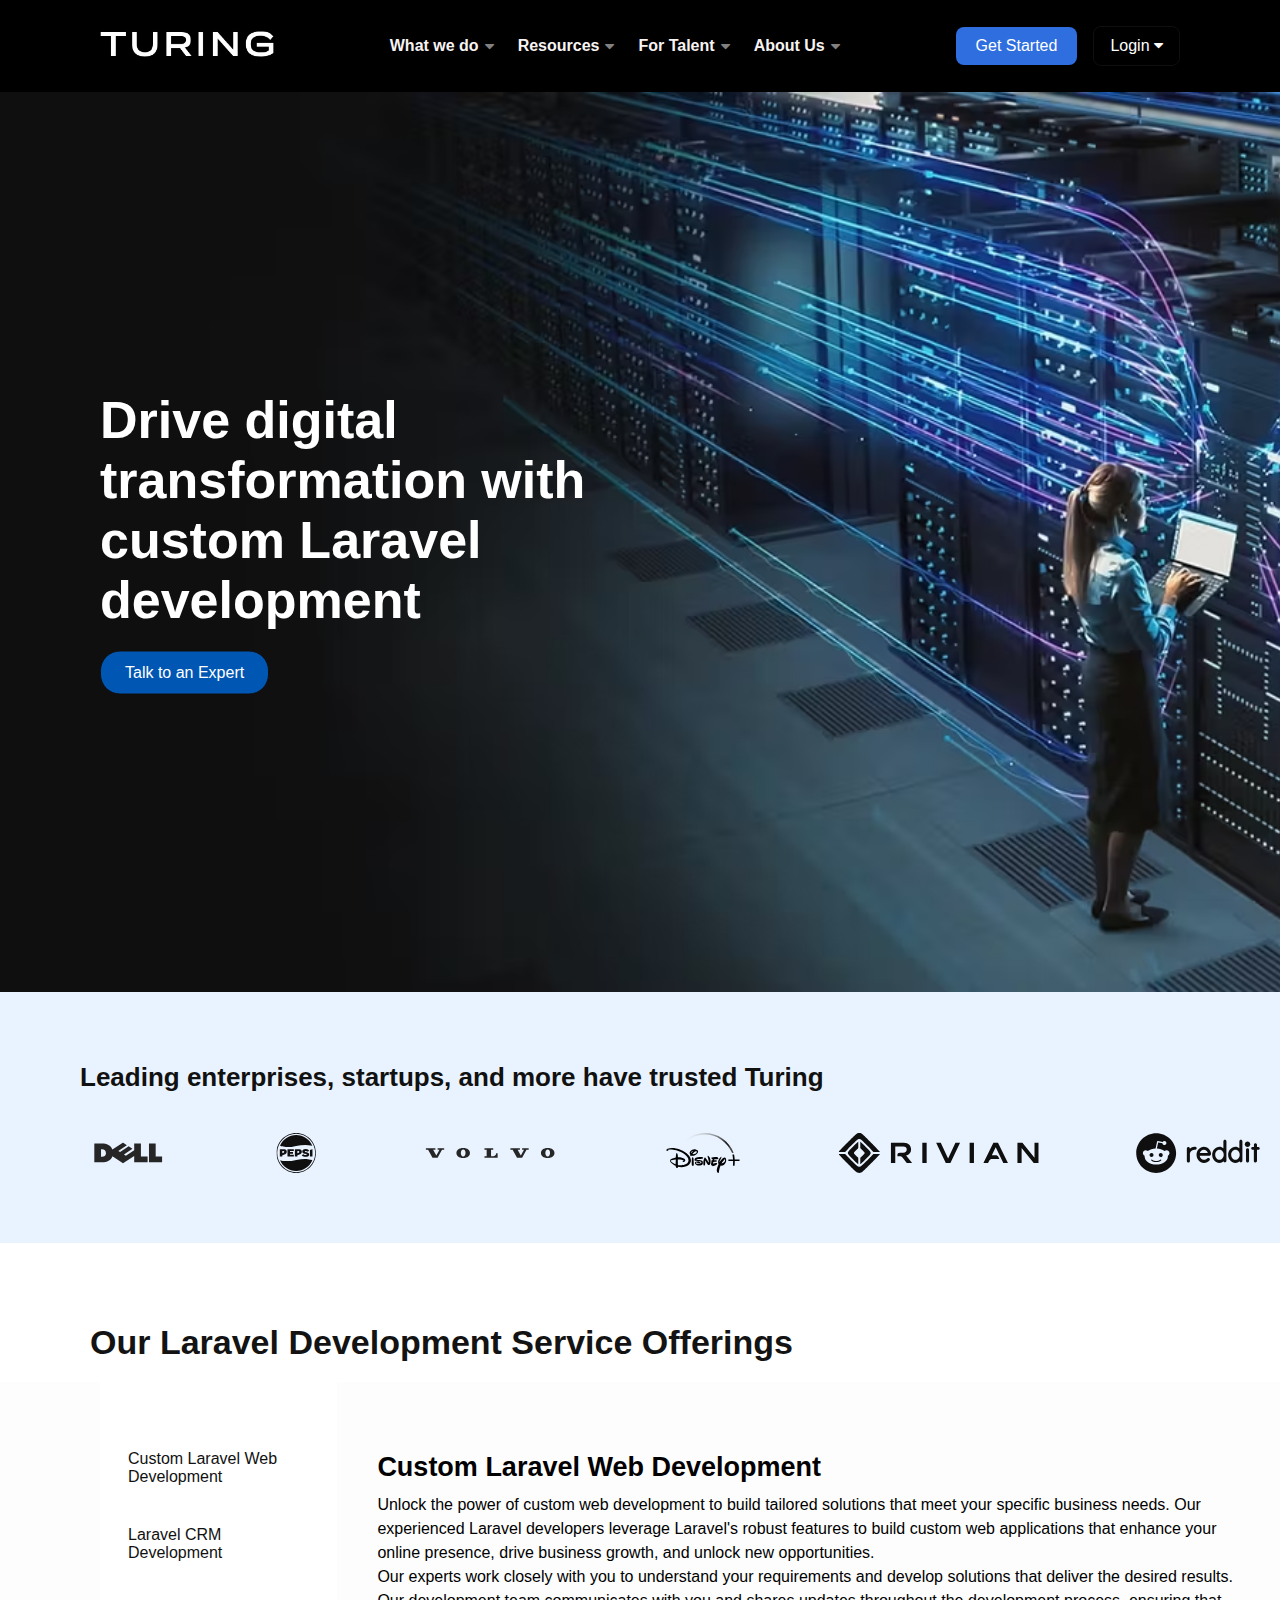
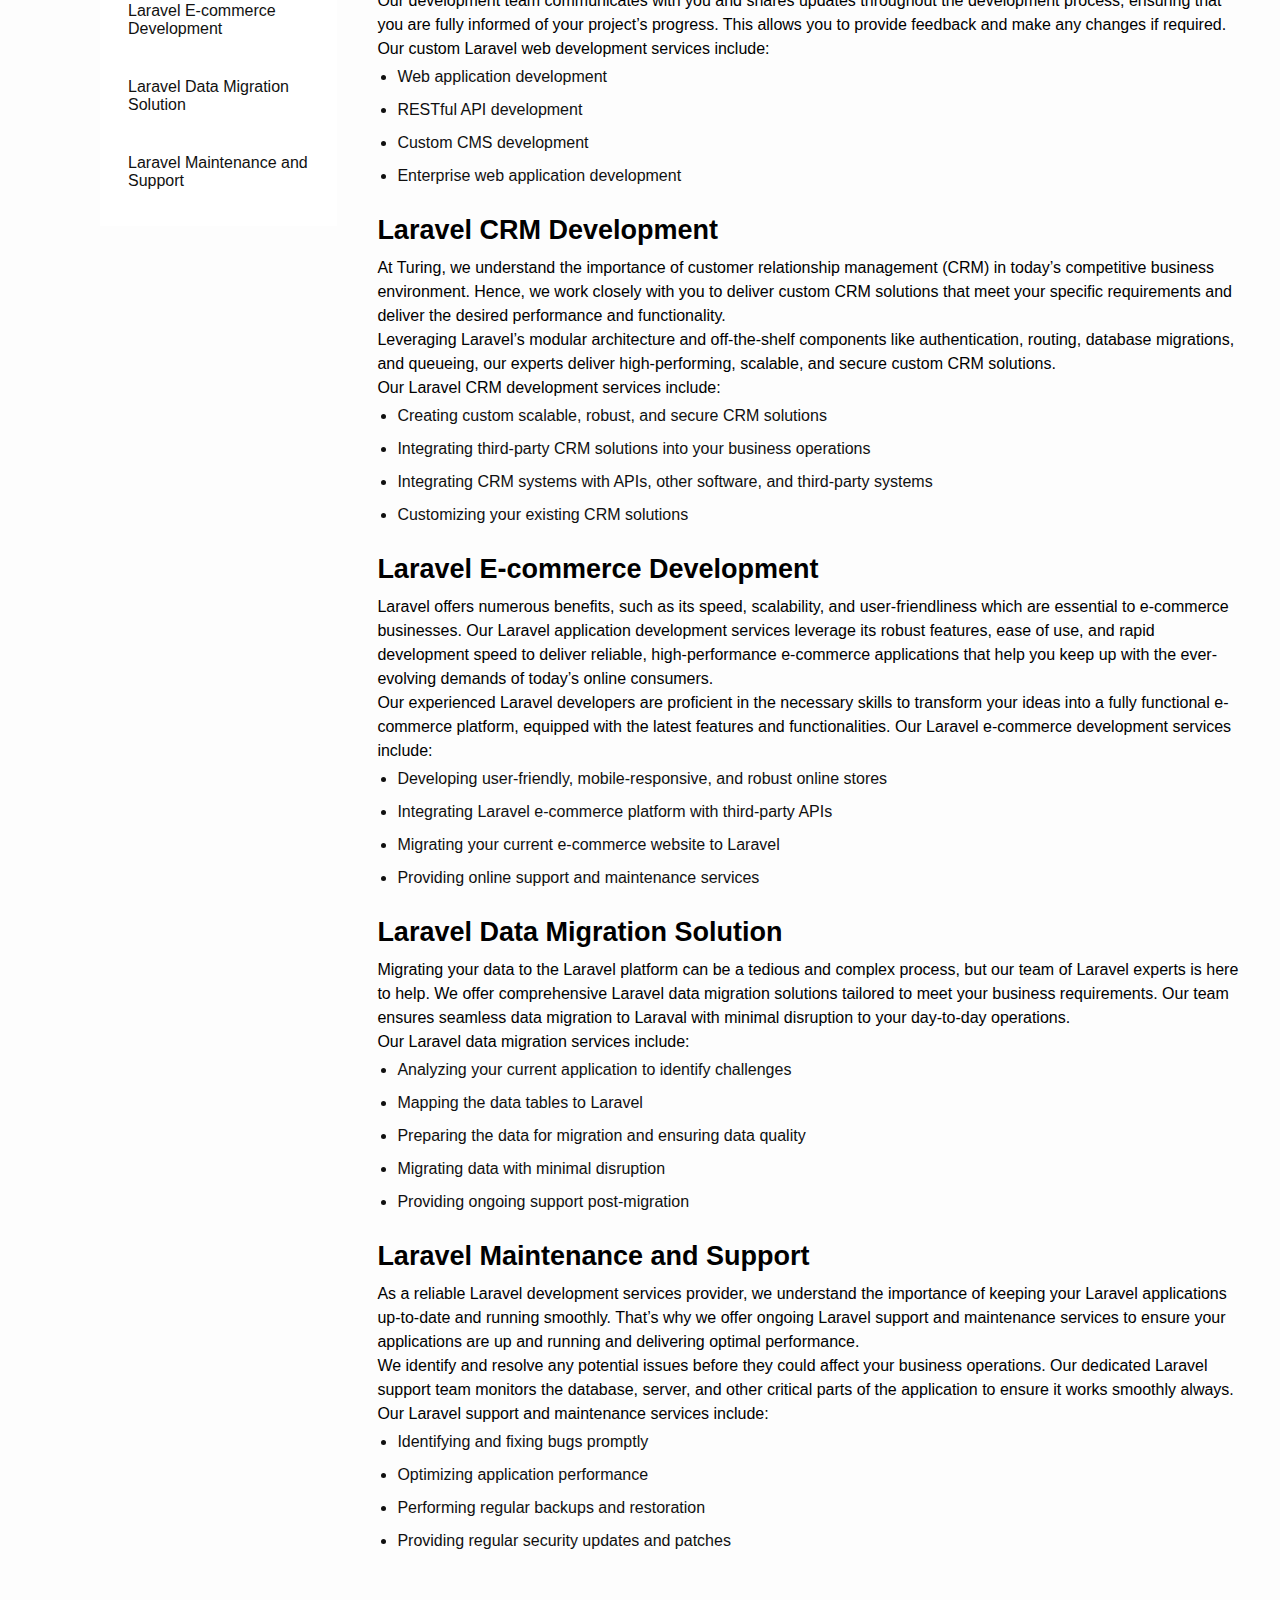
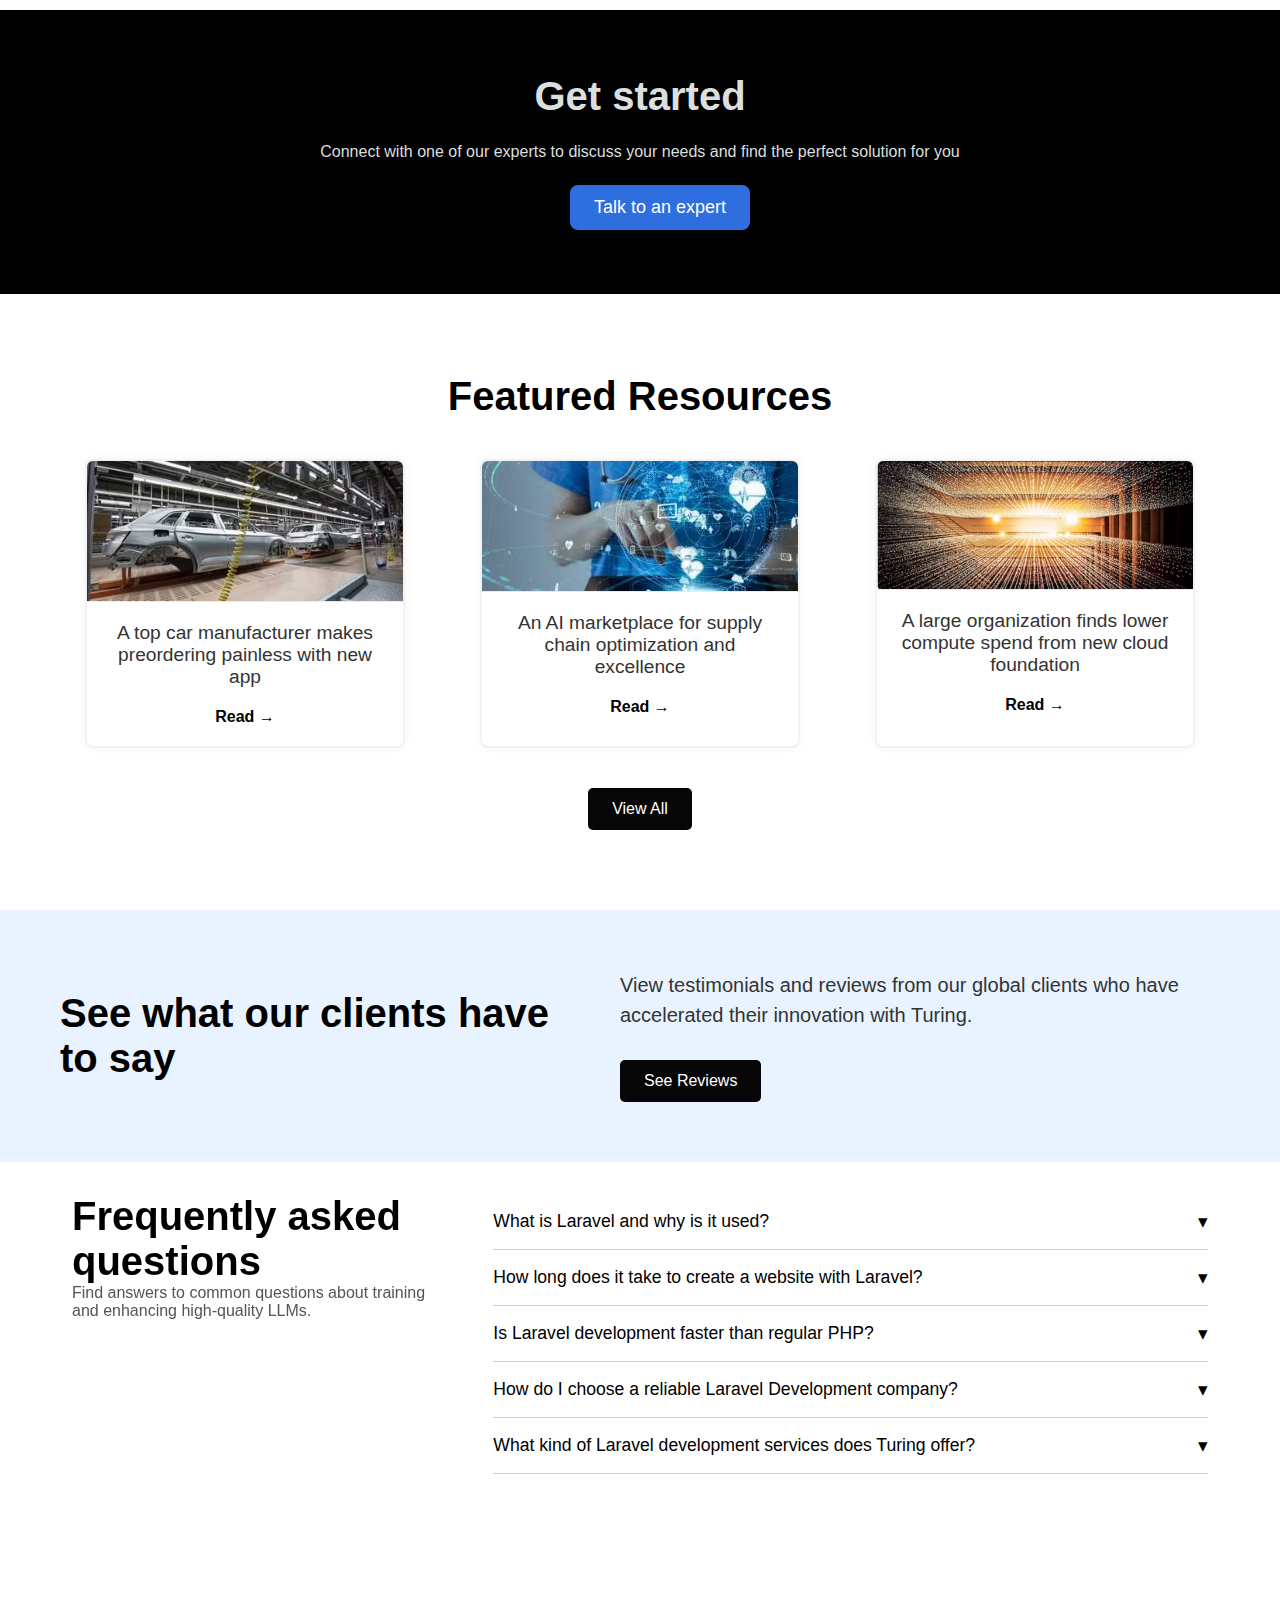
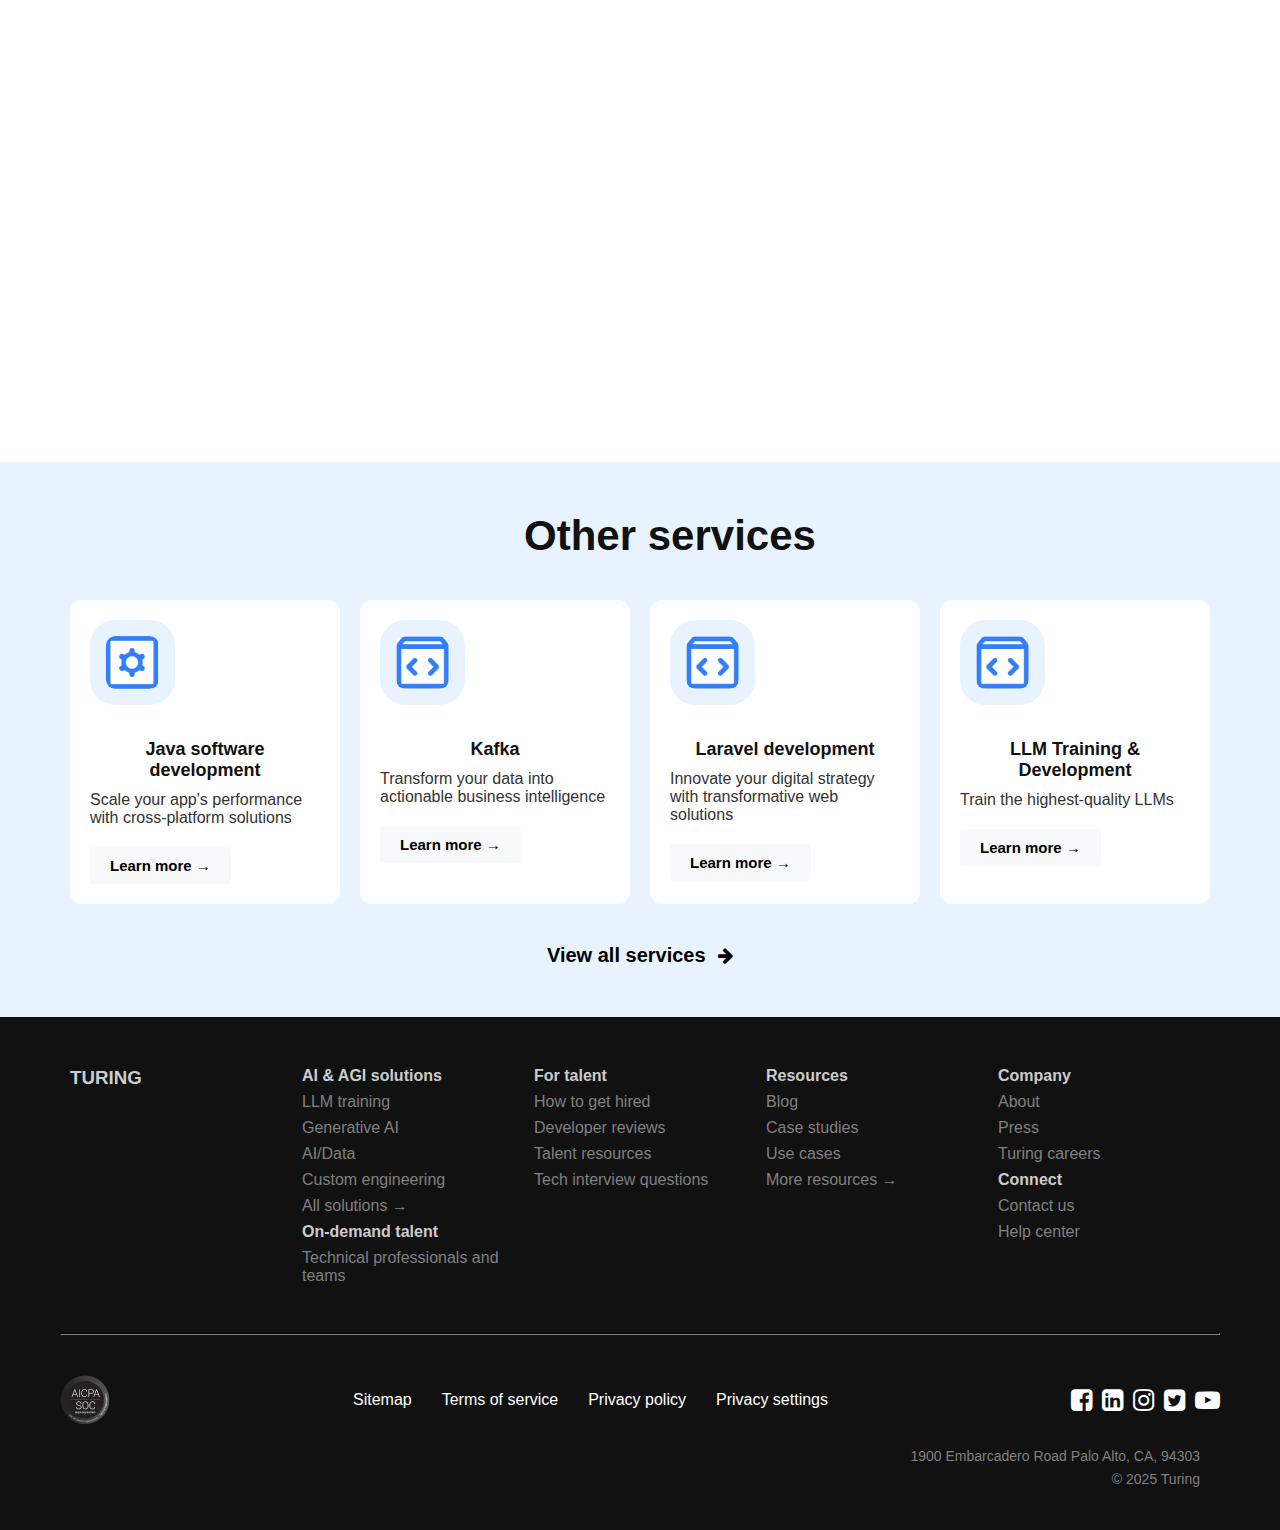
==== commit 3cb7fd3d: "try1" ====
--- a/INDEX.HTML
+++ b/INDEX.HTML
@@ -255,7 +255,7 @@
       margin-top: 7px;
     }
 
-    @media (max-width: 768px) {
+    @media (min-width: 0px) and (max-width: 600px) {
       nav {
         padding: 0 20px;
       }
@@ -302,7 +302,7 @@
 border-color: rgb(10, 10, 10);
 background-color: black;
     
-    @media (min-width: 768px) {
+@media (min-width: 0px) and (max-width: 600px) {
         padding: 112px 64px; 
     }
 }
@@ -410,7 +410,7 @@
       box-shadow: 0 6px 10px rgba(0, 0, 0, 0.2);
     }
 
-    @media (max-width: 1100px) {
+    @media (min-width: 0px) and (max-width: 600px) {
       .resource-container {
         justify-content: center;
       }
@@ -467,7 +467,7 @@
       box-shadow: 0 6px 10px rgba(0, 0, 0, 0.2); 
     }
 
-    @media (max-width: 768px) {
+    @media (min-width: 0px) and (max-width: 600px) {
       .review-container {
         flex-direction: column;
         text-align: center;
@@ -569,7 +569,7 @@
     }
 
     /* Responsive styles */
-    @media (max-width: 768px) {
+    @media (min-width: 0px) and (max-width: 600px) {
       .faq-container {
         flex-direction: column;
       }
@@ -589,7 +589,7 @@
       }
     }
 
-    @media (max-width: 480px) {
+    @media (min-width: 0px) and (max-width: 600px) {
       .faq-question {
         font-size: 1rem;
       }
@@ -684,19 +684,19 @@
     }
 
     /* Responsive */
-    @media screen and (max-width: 1024px) {
+    @media (min-width: 0px) and (max-width: 600px) {
       .box {
         flex: 0 0 calc(33.33% - 40px);
       }
     }
 
-    @media screen and (max-width: 768px) {
+    @media (min-width: 0px) and (max-width: 600px) {
       .box {
         flex: 0 0 calc(50% - 40px);
       }
     }
 
-    @media screen and (max-width: 480px) {
+    @media (min-width: 0px) and (max-width: 600px) {
       .box {
         flex: 0 0 100%;
       }
@@ -791,7 +791,7 @@
     }
 
     /* Responsive adjustments */
-    @media (max-width: 768px) {
+    @media (min-width: 0px) and (max-width: 600px) {
       .footer-container {
         flex-direction: column;
         align-items: flex-start;
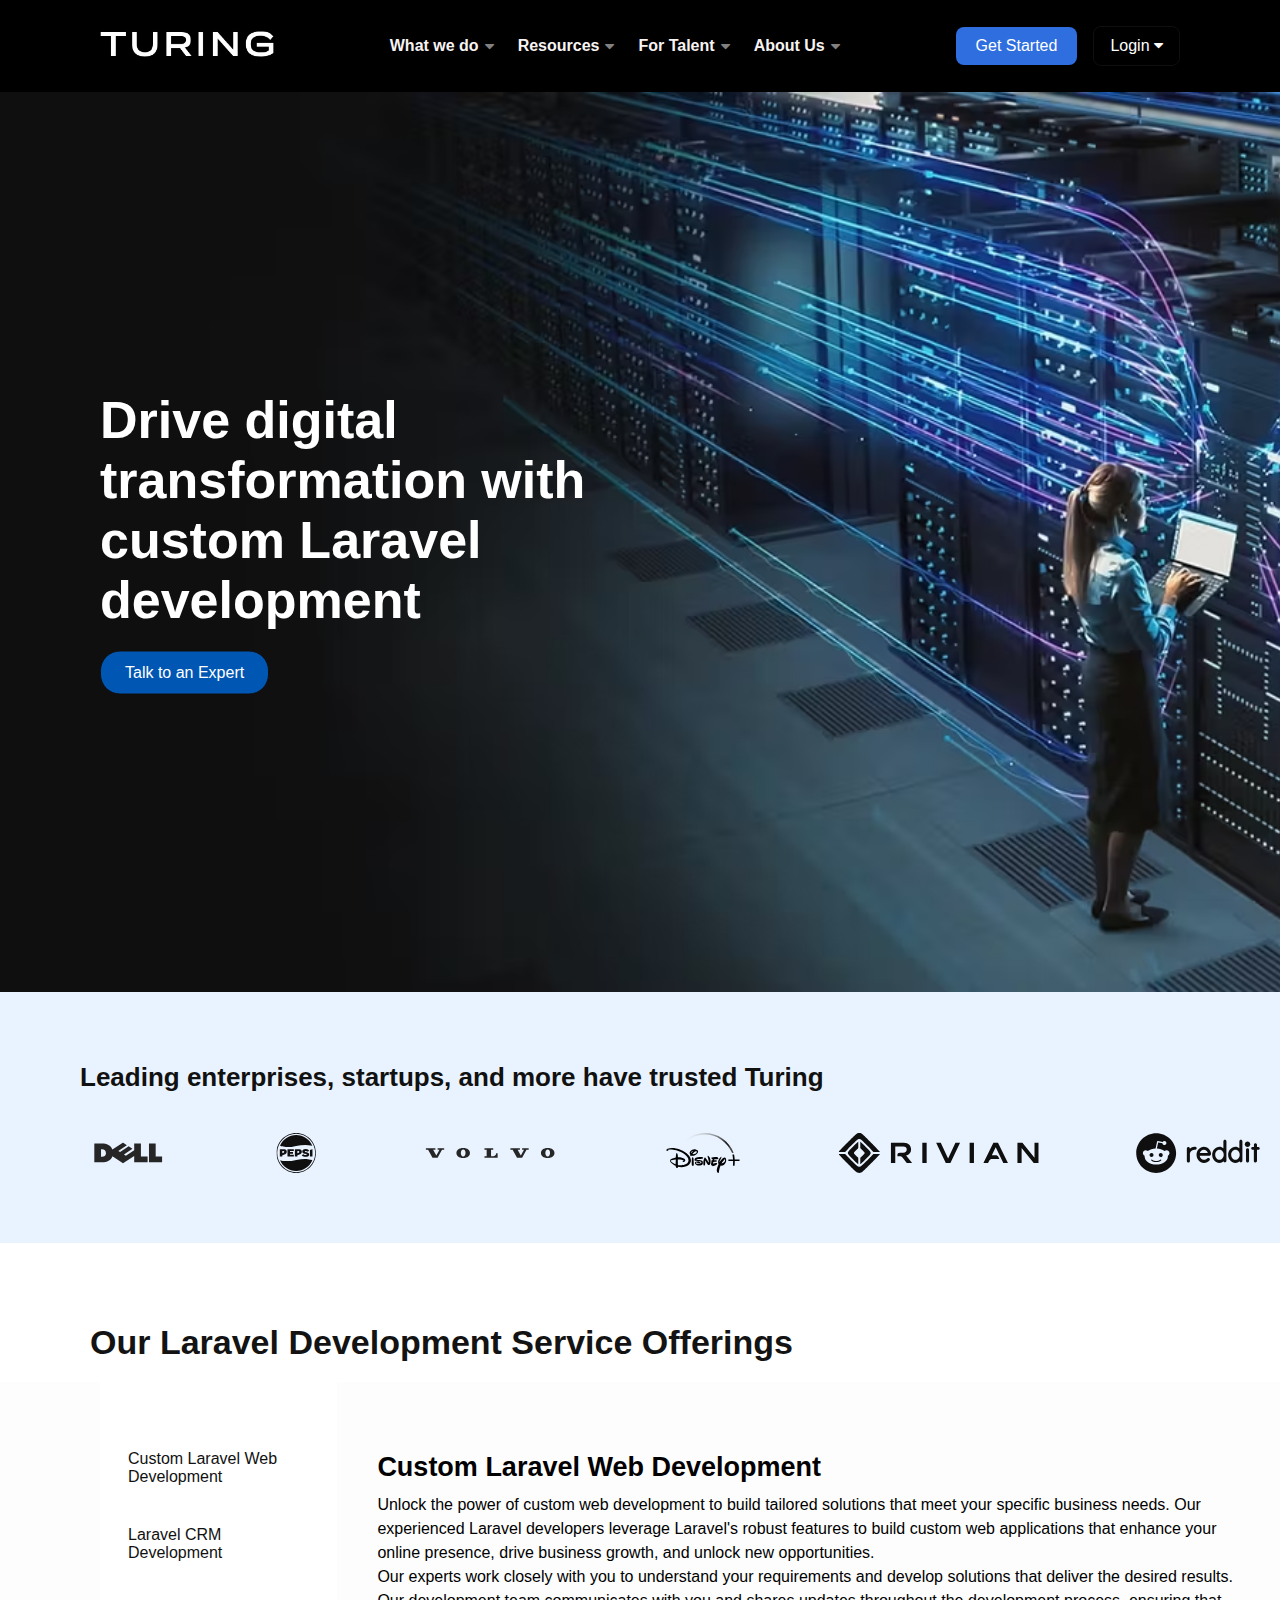
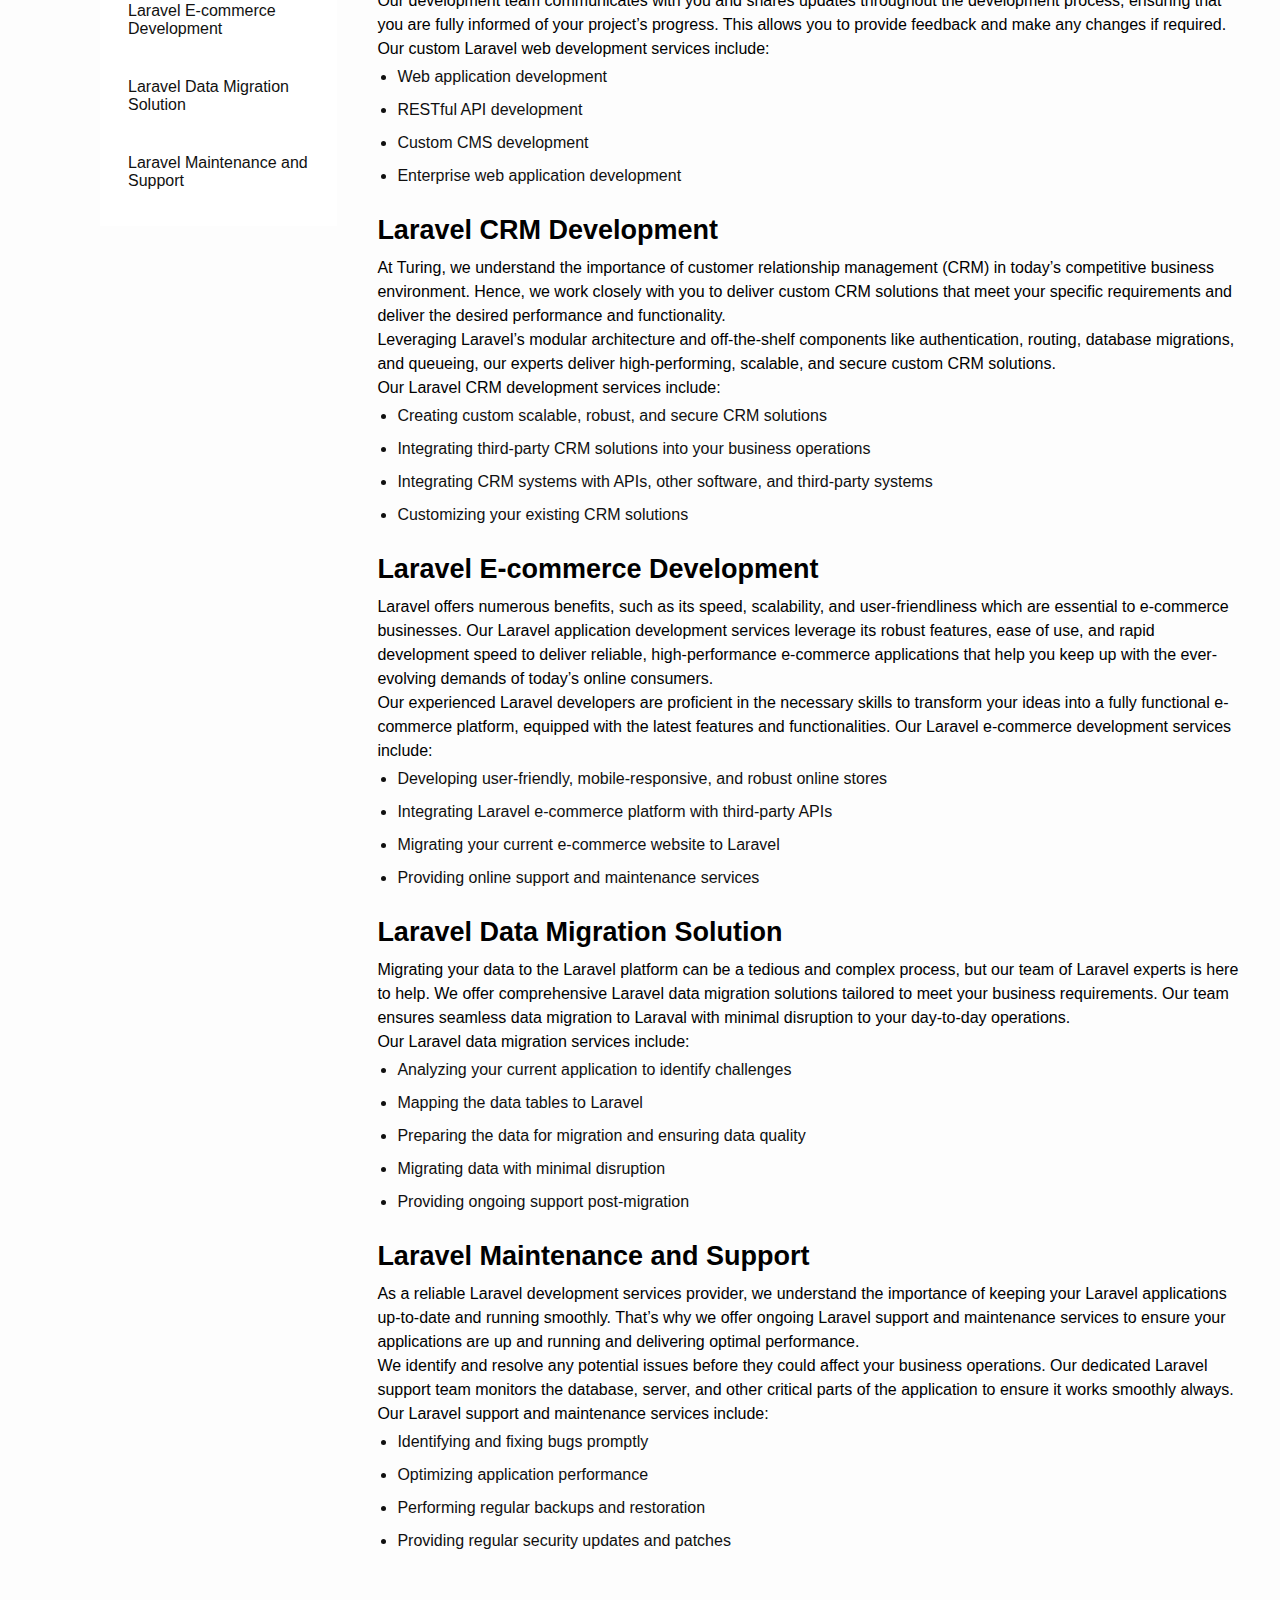
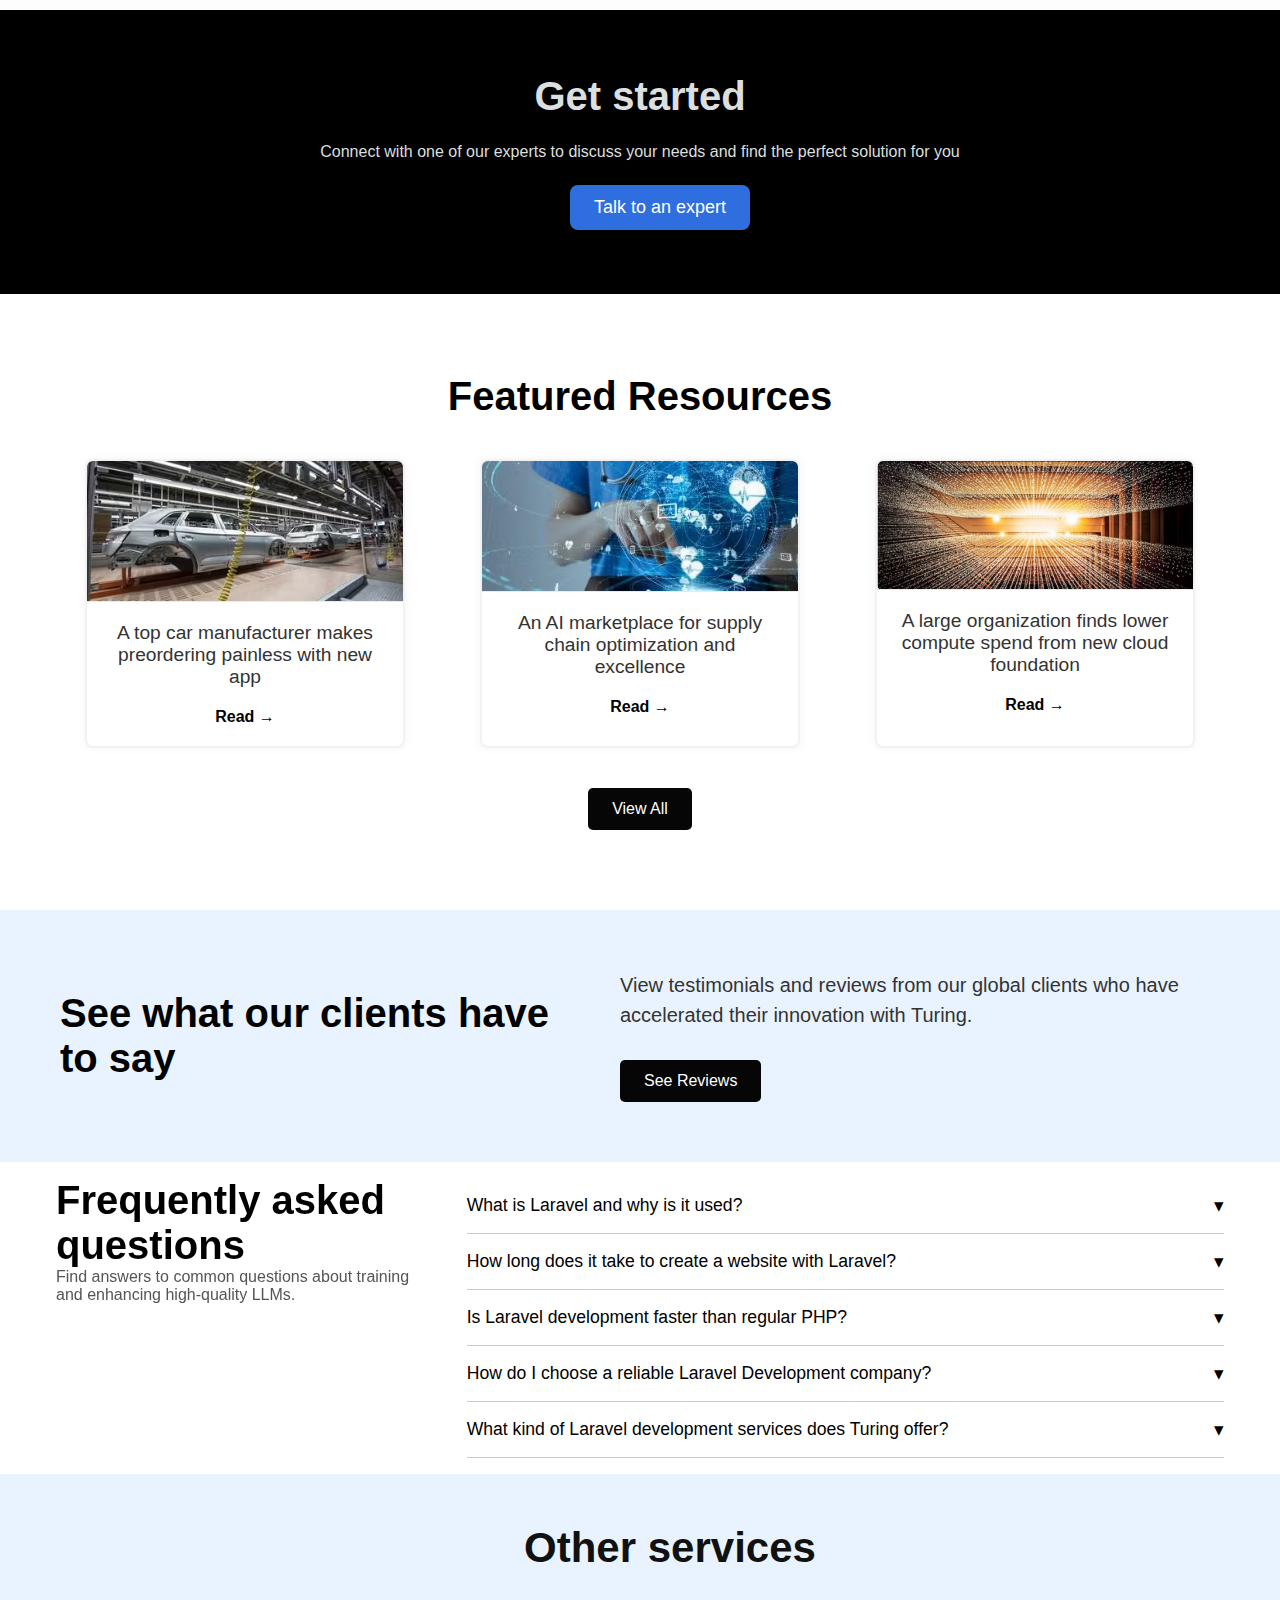
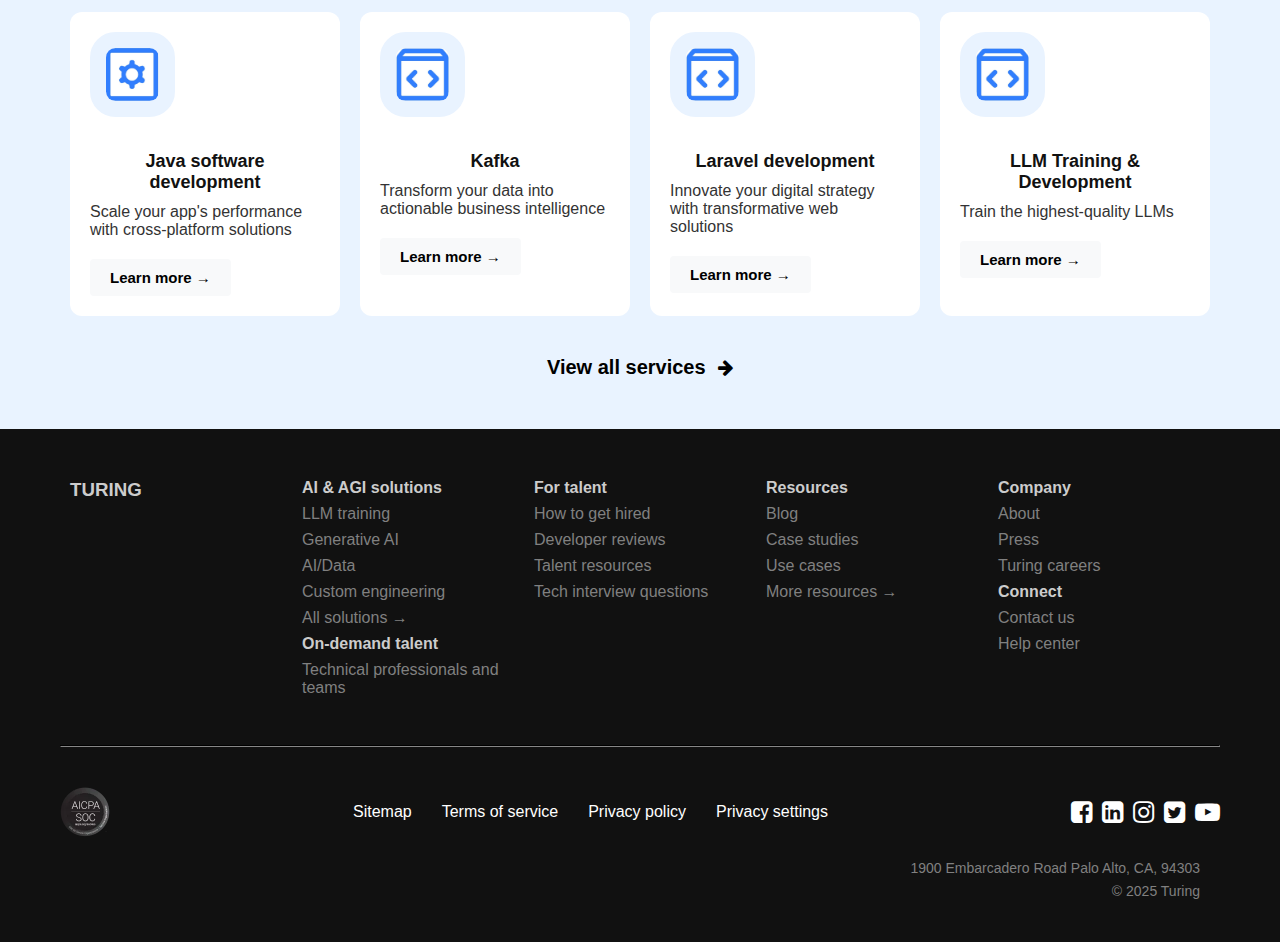
==== commit 7952de73: "try2" ====
--- a/INDEX.HTML
+++ b/INDEX.HTML
@@ -338,7 +338,7 @@
     .resource-container {
       display: flex;
       justify-content: space-evenly;
-      flex-wrap: wrap;
+      /* flex-wrap: wrap; */
       gap: 30px;
       padding: 0 20px;
     }
@@ -492,22 +492,48 @@
       flex-direction: row;
       max-width: 1200px;
       margin: auto;
-      min-height: 100vh;
-    }
-
+      min-height: 30vh;
+    }
+    @media (min-width: 0px) and (max-width: 600px) {
+      .faq-container {
+        display: flex;
+      flex-direction: row;
+      max-width: 1200px;
+      margin: auto;
+      min-height:30vh;
+    }
     .faq-left {
       flex: 1;
       /* background-color: #f9f9f9; */
-      padding: 2rem;
+      padding: 1rem;
       position: sticky;
       top: 0;
-      height: 100vh;
+      height: 30vh;
       overflow-y: auto;
     }
 
     .faq-right {
       flex: 2;
-      padding: 2rem;
+      padding: 1rem;
+      overflow-y: auto;
+    }
+
+
+    }
+
+    .faq-left {
+      flex: 1;
+      /* background-color: #f9f9f9; */
+      padding: 1rem;
+      position: sticky;
+      top: 0;
+      height: 30vh;
+      overflow-y: auto;
+    }
+
+    .faq-right {
+      flex: 2;
+      padding: 1rem;
       overflow-y: auto;
     }
 
@@ -625,7 +651,7 @@
       box-sizing: border-box;
       transition: box-shadow 0.3s ease;
       max-width: 300px;
-      min-width: 260px;
+     
     }
 
     .box:hover {
